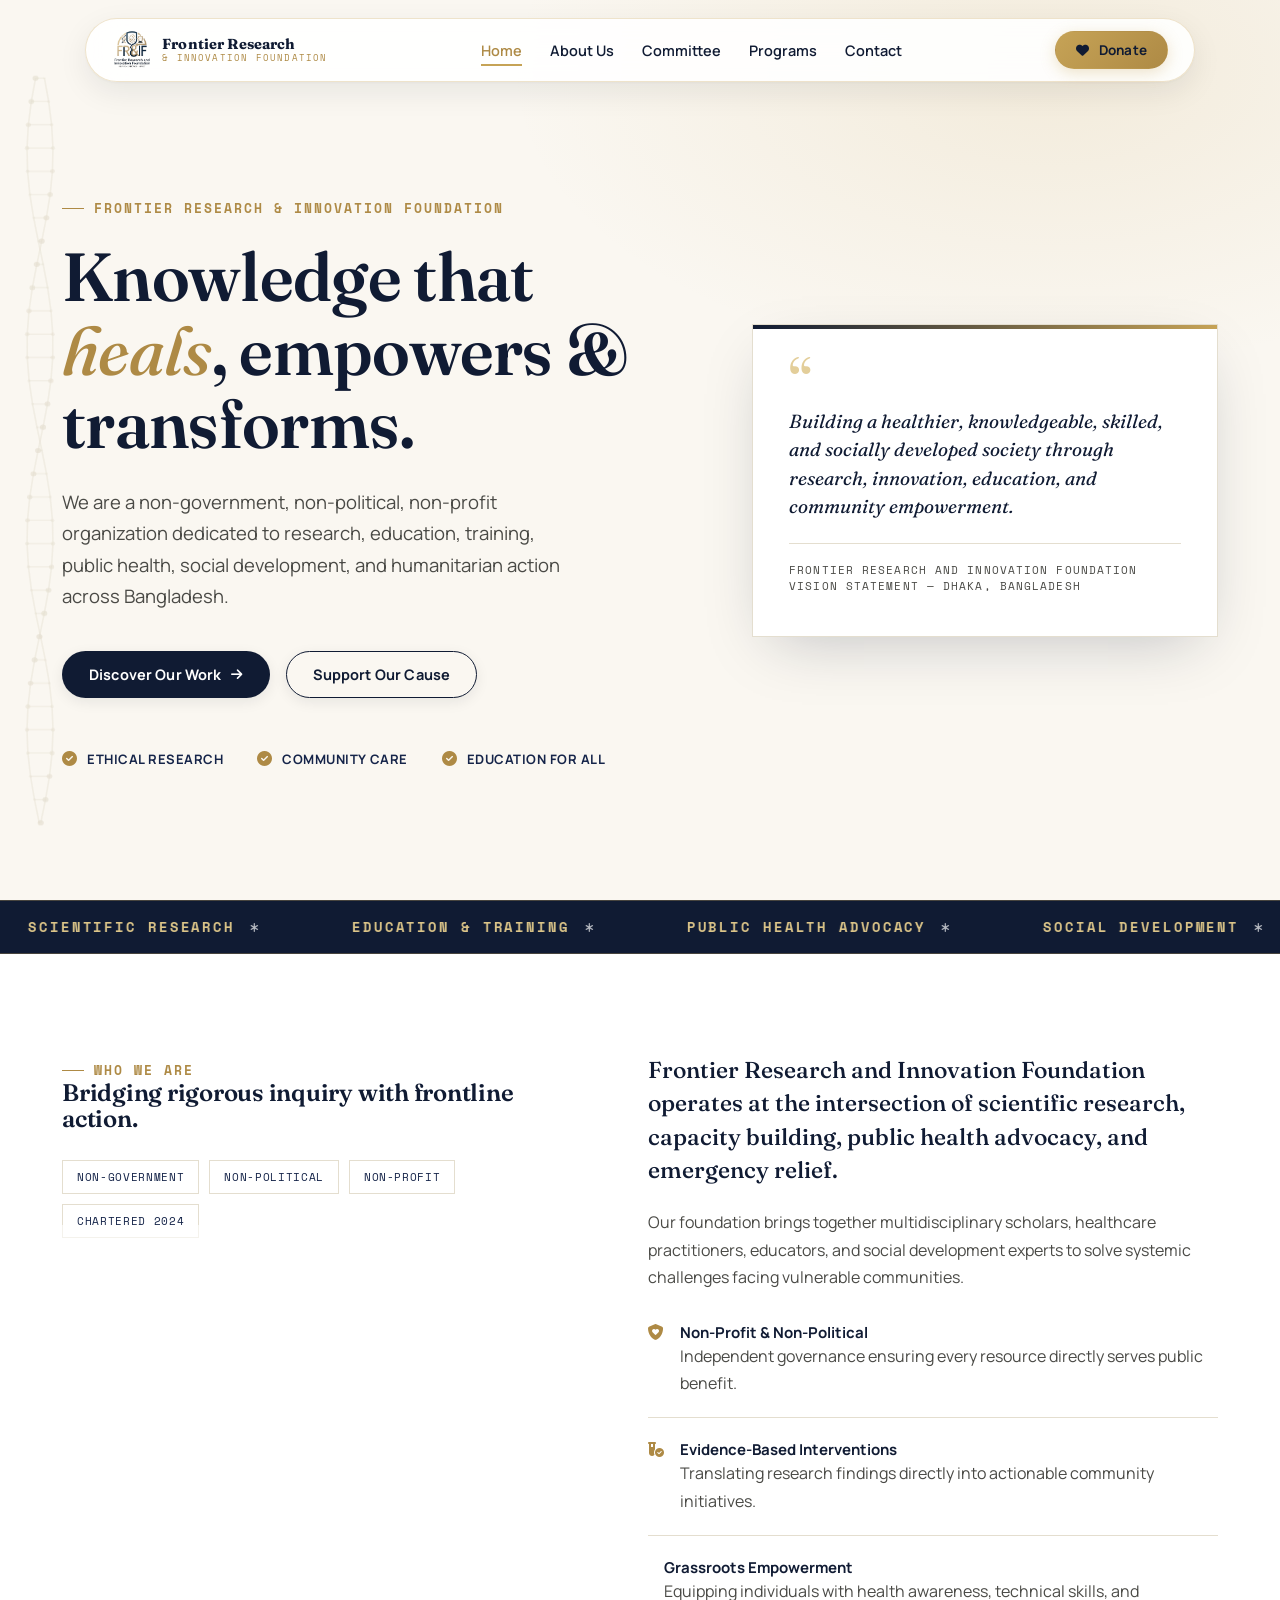
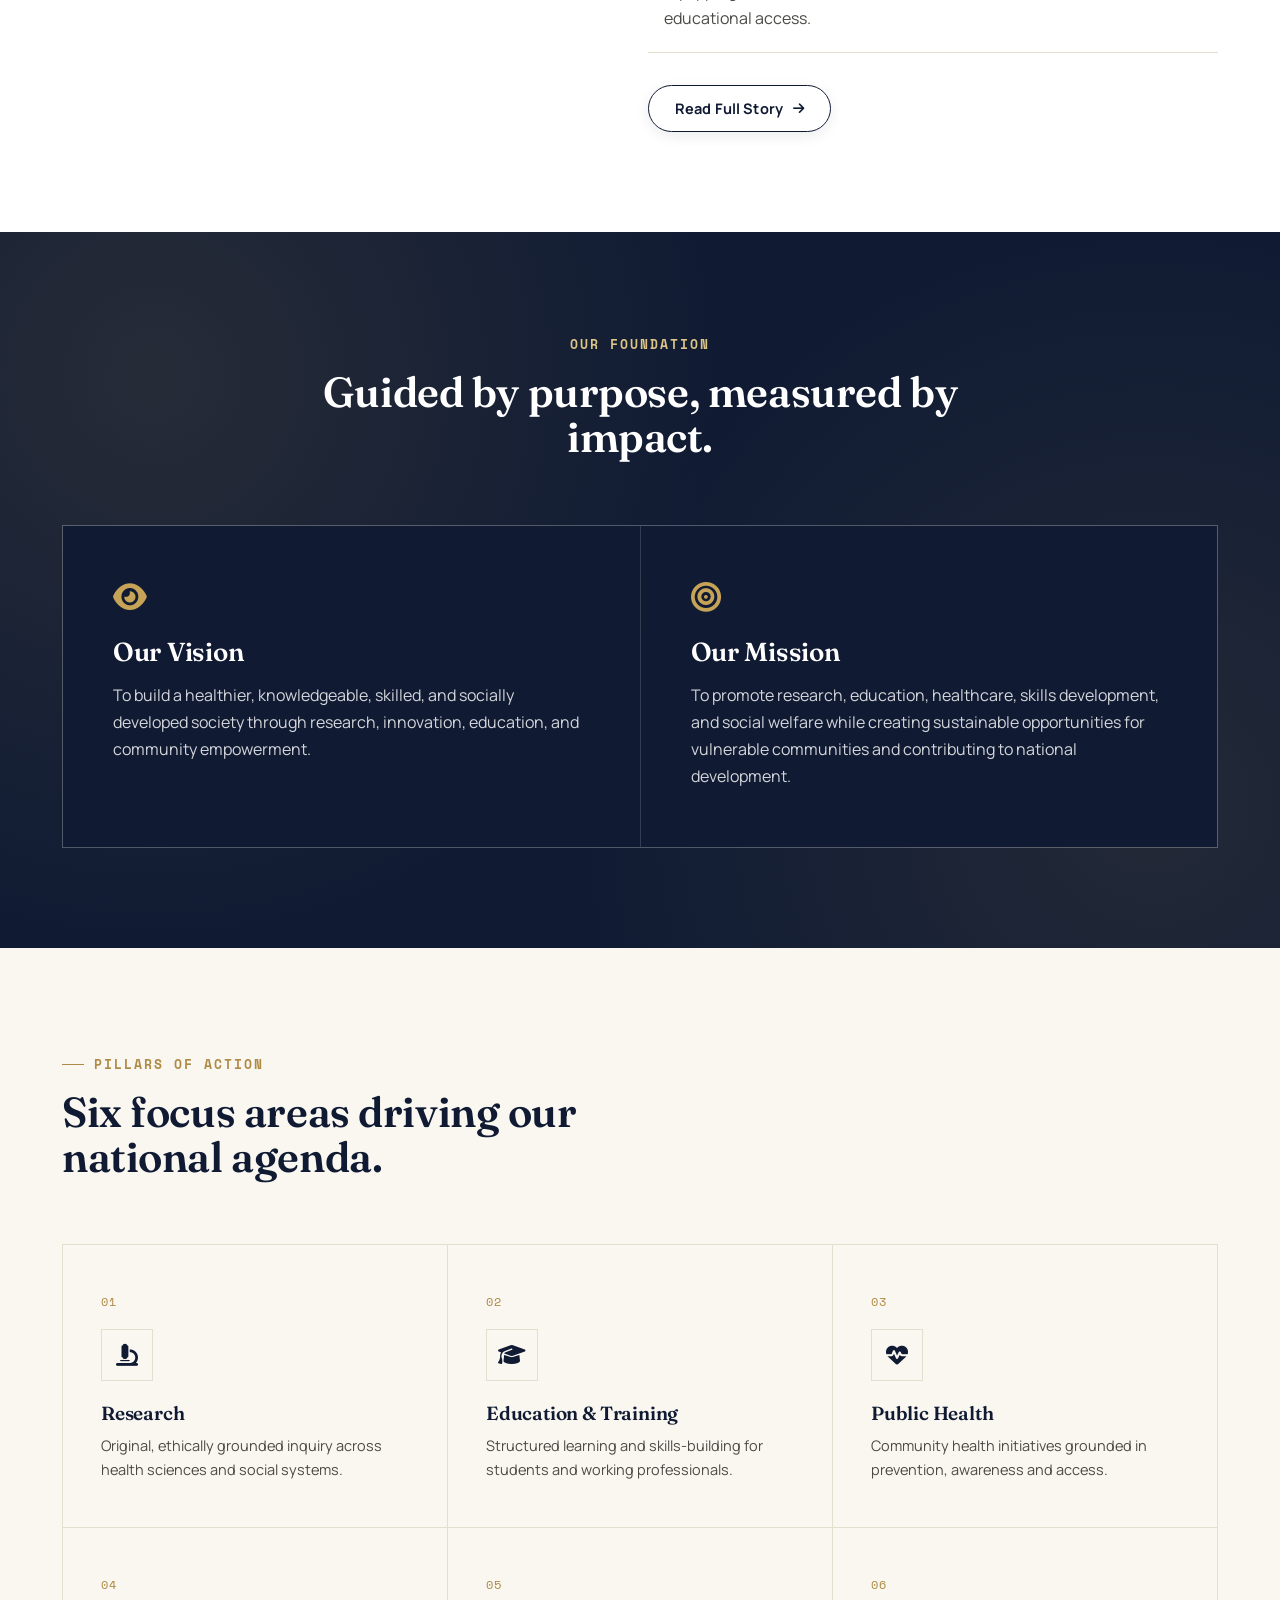
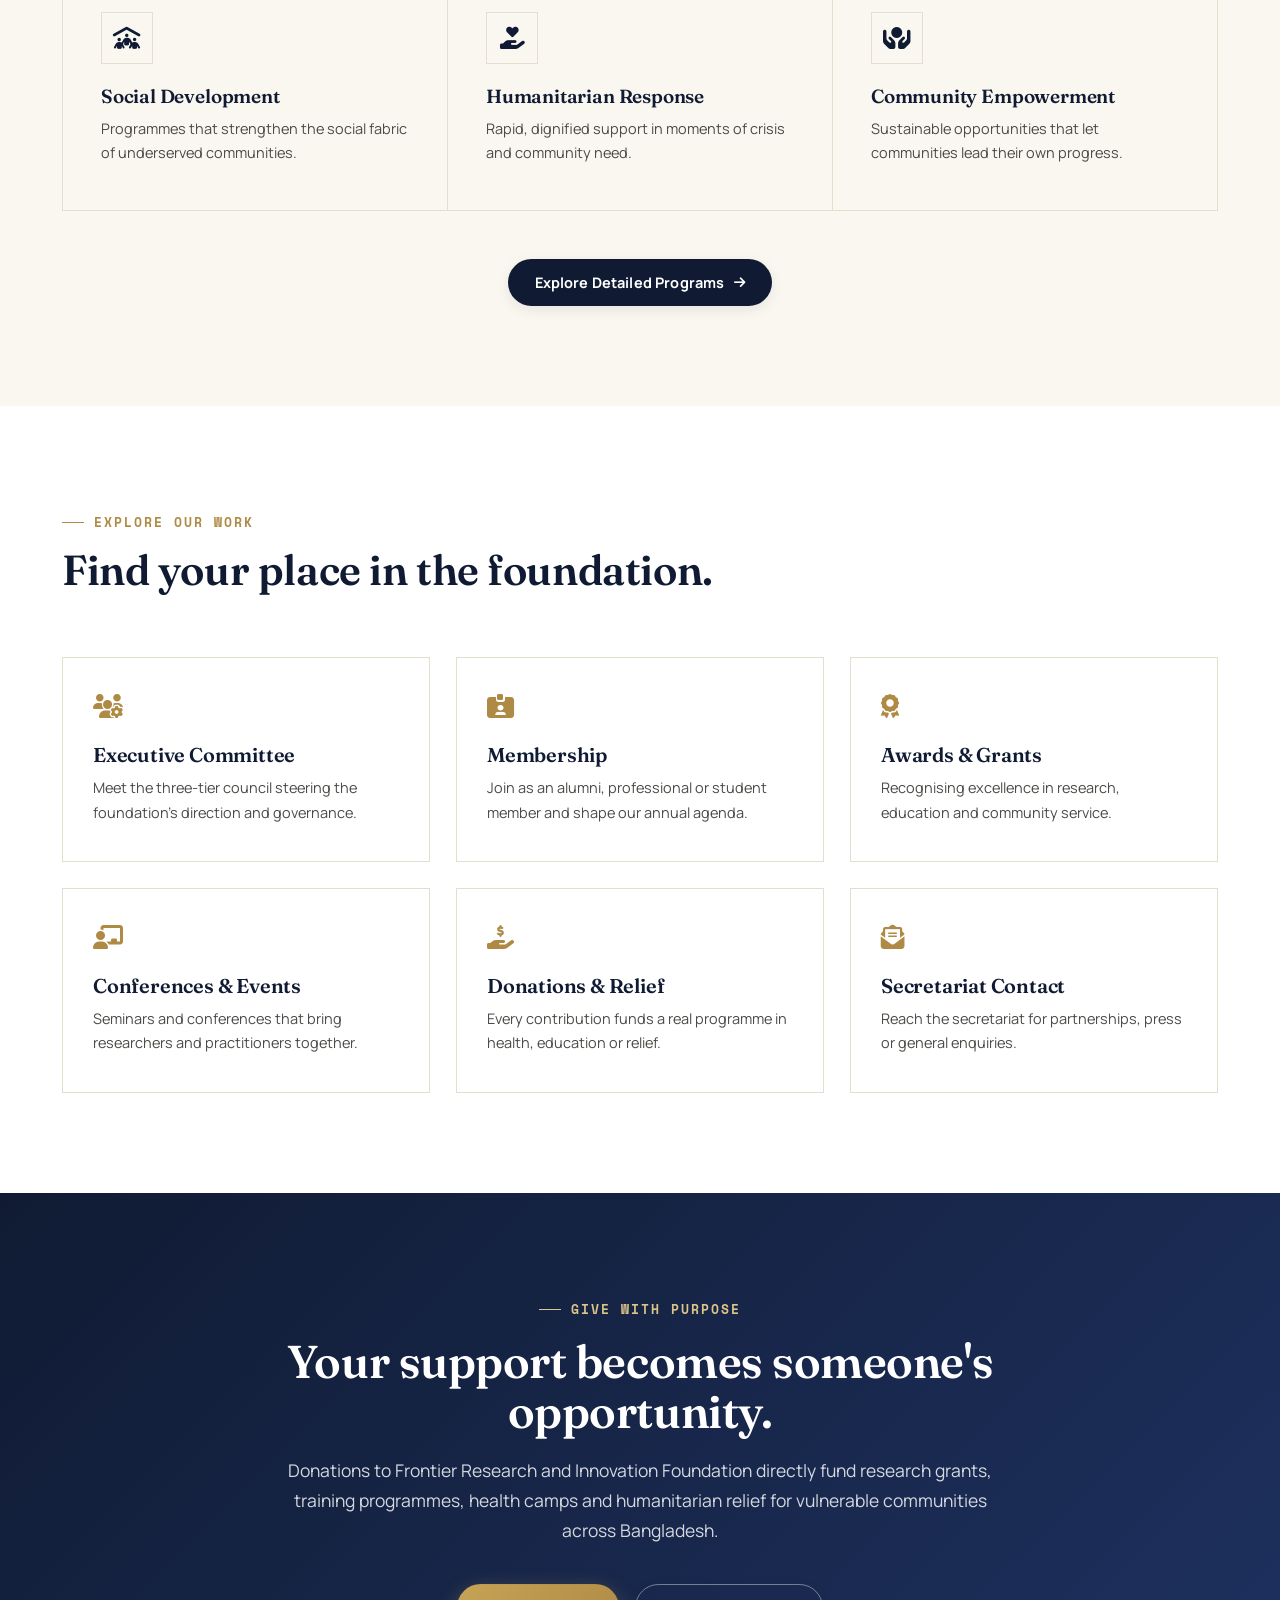
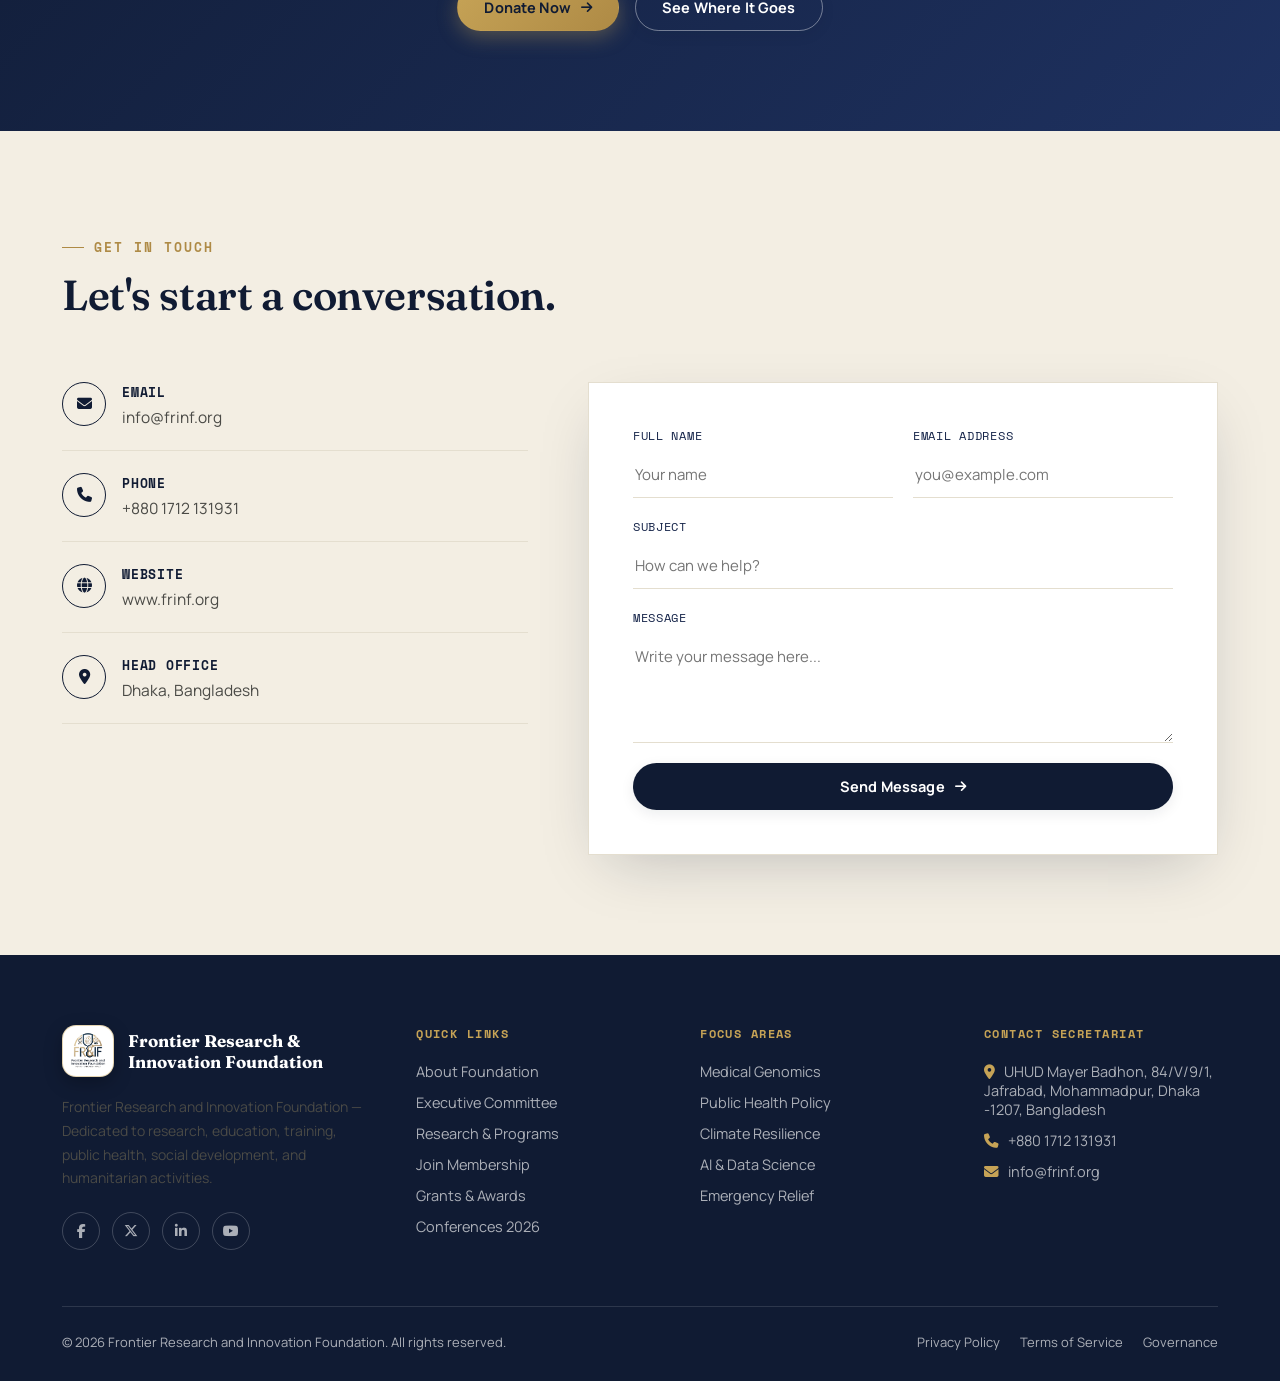
==== index.html @ 8dc5b632 "Set complete Primary Meta, Open Graph (OG), X / Twitter Cards, Favicons, and JSON-LD Schemas across " ====
<!DOCTYPE html>
<html lang="en">
<head>
<meta charset="UTF-8">
<meta name="viewport" content="width=device-width, initial-scale=1.0">
<title>Frontier Research and Innovation Foundation — Empowering Scientific Discovery</title>
<meta name="description" content="Frontier Research and Innovation Foundation is an independent non-profit, non-political organization in Dhaka, Bangladesh, dedicated to scientific research, public health advocacy, capacity building, and emergency relief.">
<meta name="keywords" content="Frontier Research and Innovation Foundation, FRINF Bangladesh, scientific research Dhaka, public health advocacy, genomics research, medical grants, non-profit foundation">
<meta name="author" content="Frontier Research and Innovation Foundation">
<meta name="robots" content="index, follow">
<meta name="theme-color" content="#0B192C">
<link rel="icon" href="images/logo.png" type="image/png">
<link rel="apple-touch-icon" href="images/logo.png">
<link rel="canonical" href="https://www.frinf.org/index.html">

<!-- Open Graph / Facebook & Social Media Meta Tags -->
<meta property="og:type" content="website">
<meta property="og:site_name" content="Frontier Research and Innovation Foundation">
<meta property="og:url" content="https://www.frinf.org/index.html">
<meta property="og:title" content="Frontier Research and Innovation Foundation — Empowering Scientific Discovery">
<meta property="og:description" content="Dedicated to advancing scientific inquiry, healthcare innovation, education, and community empowerment in Bangladesh and beyond.">
<meta property="og:image" content="https://www.frinf.org/images/logo.png">
<meta property="og:image:width" content="1200">
<meta property="og:image:height" content="630">
<meta property="og:image:alt" content="Frontier Research and Innovation Foundation Logo">
<meta property="og:locale" content="en_US">

<!-- X / Twitter Card Meta Tags -->
<meta name="twitter:card" content="summary_large_image">
<meta name="twitter:site" content="@frinf_org">
<meta name="twitter:creator" content="@frinf_org">
<meta name="twitter:title" content="Frontier Research and Innovation Foundation — Empowering Scientific Discovery">
<meta name="twitter:description" content="Empowering scientific research, health equity, education, and community resilience in Bangladesh.">
<meta name="twitter:image" content="https://www.frinf.org/images/logo.png">
<meta name="twitter:image:alt" content="Frontier Research and Innovation Foundation Logo">

<!-- JSON-LD Structured Data Schema -->
<script type="application/ld+json">
{
  "@context": "https://schema.org",
  "@type": "NGO",
  "name": "Frontier Research and Innovation Foundation",
  "url": "https://www.frinf.org",
  "logo": "https://www.frinf.org/images/logo.png",
  "telephone": "+8801712131931",
  "email": "info@frinf.org",
  "address": {
    "@type": "PostalAddress",
    "streetAddress": "UHUD Mayer Badhon, 84/V/9/1, Jafrabad",
    "addressLocality": "Mohammadpur, Dhaka",
    "postalCode": "1207",
    "addressCountry": "BD"
  }
}
</script>

<link rel="preconnect" href="https://fonts.googleapis.com">
<link rel="preconnect" href="https://fonts.gstatic.com" crossorigin>
<link href="https://fonts.googleapis.com/css2?family=Fraunces:ital,opsz,wght@0,9..144,300;0,9..144,400;0,9..144,500;0,9..144,600;0,9..144,700;1,9..144,400;1,9..144,500&family=Manrope:wght@400;500;600;700;800&family=Space+Mono:wght@400;700&display=swap" rel="stylesheet">
<link rel="stylesheet" href="https://cdnjs.cloudflare.com/ajax/libs/font-awesome/6.5.1/css/all.min.css">
<link rel="stylesheet" href="css/style.css">
<script src="js/components.js"></script>
</head>
<body>

<!-- ANIMATED PRELOADER SCREEN -->
<div id="preloader" class="preloader">
  <div class="preloader-inner">
    <div class="preloader-logo-wrap">
      <div class="preloader-ring"></div>
      <img src="images/logo.png" alt="Frontier Research and Innovation Foundation" class="preloader-logo">
    </div>
    <div class="preloader-title">Frontier Research &amp; Innovation Foundation</div>
    <div class="preloader-bar-wrap">
      <div class="preloader-bar" id="preloaderBar"></div>
    </div>
    <div class="preloader-status">
      <span id="preloaderPercent">0%</span>
    </div>
  </div>
</div>

<div id="helix-rail" aria-hidden="true">
  <canvas id="dnaCanvas" width="44" height="900"></canvas>
</div>

<div id="header-placeholder"></div>

<!-- HERO -->
<section class="hero" id="home">
  <div class="container">
    <div class="hero-grid">
      <div class="reveal">
        <span class="eyebrow">Frontier Research &amp; Innovation Foundation</span>
        <h1>Knowledge that <em>heals</em>, empowers &amp; transforms.</h1>
        <p class="lead">We are a non-government, non-political, non-profit organization dedicated to research, education, training, public health, social development, and humanitarian action across Bangladesh.</p>
        
        <div class="hero-actions">
          <a href="about.html" class="btn btn-primary">Discover Our Work <i class="fa-solid fa-arrow-right"></i></a>
          <a href="donate.html" class="btn btn-ghost">Support Our Cause</a>
        </div>

        <div class="hero-pillars">
          <div><i class="fa-solid fa-circle-check"></i> <span>Ethical Research</span></div>
          <div><i class="fa-solid fa-circle-check"></i> <span>Community Care</span></div>
          <div><i class="fa-solid fa-circle-check"></i> <span>Education for All</span></div>
        </div>
      </div>

      <div class="reveal" style="transition-delay:.2s;">
        <div class="hero-card">
          <div class="quote-mark">“</div>
          <p>Building a healthier, knowledgeable, skilled, and socially developed society through research, innovation, education, and community empowerment.</p>
          <div class="sig">Frontier Research and Innovation Foundation Vision Statement — Dhaka, Bangladesh</div>
        </div>
      </div>
    </div>
  </div>
</section>

<!-- TICKER (Infinite Scroll Marquee) -->
<div class="ticker-wrap" aria-hidden="true">
  <div class="ticker">
    <div class="ticker-track">
      <span>Scientific Research <i class="fa-solid fa-asterisk"></i></span>
      <span>Education &amp; Training <i class="fa-solid fa-asterisk"></i></span>
      <span>Public Health Advocacy <i class="fa-solid fa-asterisk"></i></span>
      <span>Social Development <i class="fa-solid fa-asterisk"></i></span>
      <span>Humanitarian Response <i class="fa-solid fa-asterisk"></i></span>
      <span>Community Empowerment <i class="fa-solid fa-asterisk"></i></span>
      <span>Medical Genomics <i class="fa-solid fa-asterisk"></i></span>
      <span>Capacity Building <i class="fa-solid fa-asterisk"></i></span>
    </div>
    <div class="ticker-track" aria-hidden="true">
      <span>Scientific Research <i class="fa-solid fa-asterisk"></i></span>
      <span>Education &amp; Training <i class="fa-solid fa-asterisk"></i></span>
      <span>Public Health Advocacy <i class="fa-solid fa-asterisk"></i></span>
      <span>Social Development <i class="fa-solid fa-asterisk"></i></span>
      <span>Humanitarian Response <i class="fa-solid fa-asterisk"></i></span>
      <span>Community Empowerment <i class="fa-solid fa-asterisk"></i></span>
      <span>Medical Genomics <i class="fa-solid fa-asterisk"></i></span>
      <span>Capacity Building <i class="fa-solid fa-asterisk"></i></span>
    </div>
  </div>
</div>

<!-- ABOUT -->
<section class="about" id="about">
  <div class="container">
    <div class="about-grid">
      <div class="reveal">
        <span class="eyebrow">Who We Are</span>
        <h2>Bridging rigorous inquiry with frontline action.</h2>
        <div class="tag-badges">
          <span>Non-Government</span>
          <span>Non-Political</span>
          <span>Non-Profit</span>
          <span>Chartered 2024</span>
        </div>
        <div class="about-image-wrap">
          <img src="images/research_glassmorphism.png" alt="Frontier Research and Innovation Foundation Scientific Research and Innovation" class="about-glass-img" loading="lazy" />
        </div>
      </div>

      <div class="reveal" style="transition-delay:.15s;">
        <p class="about-lead">Frontier Research and Innovation Foundation operates at the intersection of scientific research, capacity building, public health advocacy, and emergency relief.</p>
        <p>Our foundation brings together multidisciplinary scholars, healthcare practitioners, educators, and social development experts to solve systemic challenges facing vulnerable communities.</p>
        
        <ul class="about-list">
          <li>
            <i class="fa-solid fa-shield-heart"></i>
            <div>
              <b>Non-Profit &amp; Non-Political</b>
              <p>Independent governance ensuring every resource directly serves public benefit.</p>
            </div>
          </li>
          <li>
            <i class="fa-solid fa-vial-circle-check"></i>
            <div>
              <b>Evidence-Based Interventions</b>
              <p>Translating research findings directly into actionable community initiatives.</p>
            </div>
          </li>
          <li>
            <i class="fa-solid fa-people-hands"></i>
            <div>
              <b>Grassroots Empowerment</b>
              <p>Equipping individuals with health awareness, technical skills, and educational access.</p>
            </div>
          </li>
        </ul>

        <div style="margin-top: 32px;">
          <a href="about.html" class="btn btn-ghost">Read Full Story <i class="fa-solid fa-arrow-right"></i></a>
        </div>
      </div>
    </div>
  </div>
</section>

<!-- VISION & MISSION -->
<section class="vm" id="vision-mission">
  <div class="container">
    <div class="section-head center reveal">
      <span class="eyebrow">Our Foundation</span>
      <h2>Guided by purpose, measured by impact.</h2>
    </div>

    <div class="vm-grid reveal-stagger">
      <div class="vm-card stagger-item">
        <i class="fa-solid fa-eye vm-icon"></i>
        <h3>Our Vision</h3>
        <p>To build a healthier, knowledgeable, skilled, and socially developed society through research, innovation, education, and community empowerment.</p>
      </div>
      <div class="vm-card stagger-item">
        <i class="fa-solid fa-bullseye vm-icon"></i>
        <h3>Our Mission</h3>
        <p>To promote research, education, healthcare, skills development, and social welfare while creating sustainable opportunities for vulnerable communities and contributing to national development.</p>
      </div>
    </div>
  </div>
</section>

<!-- FOCUS AREAS -->
<section class="focus" id="focus">
  <div class="container">
    <div class="section-head reveal">
      <span class="eyebrow">Pillars of Action</span>
      <h2>Six focus areas driving our national agenda.</h2>
    </div>

    <div class="focus-grid reveal-stagger">
      <div class="focus-card stagger-item">
        <span class="focus-num">01</span>
        <i class="fa-solid fa-microscope f-icon"></i>
        <h4>Research</h4>
        <p>Original, ethically grounded inquiry across health sciences and social systems.</p>
      </div>
      <div class="focus-card stagger-item">
        <span class="focus-num">02</span>
        <i class="fa-solid fa-graduation-cap f-icon"></i>
        <h4>Education &amp; Training</h4>
        <p>Structured learning and skills-building for students and working professionals.</p>
      </div>
      <div class="focus-card stagger-item">
        <span class="focus-num">03</span>
        <i class="fa-solid fa-heart-pulse f-icon"></i>
        <h4>Public Health</h4>
        <p>Community health initiatives grounded in prevention, awareness and access.</p>
      </div>
      <div class="focus-card stagger-item">
        <span class="focus-num">04</span>
        <i class="fa-solid fa-people-roof f-icon"></i>
        <h4>Social Development</h4>
        <p>Programmes that strengthen the social fabric of underserved communities.</p>
      </div>
      <div class="focus-card stagger-item">
        <span class="focus-num">05</span>
        <i class="fa-solid fa-hand-holding-heart f-icon"></i>
        <h4>Humanitarian Response</h4>
        <p>Rapid, dignified support in moments of crisis and community need.</p>
      </div>
      <div class="focus-card stagger-item">
        <span class="focus-num">06</span>
        <i class="fa-solid fa-hands-holding-circle f-icon"></i>
        <h4>Community Empowerment</h4>
        <p>Sustainable opportunities that let communities lead their own progress.</p>
      </div>
    </div>

    <div style="text-align: center; margin-top: 48px;" class="reveal">
      <a href="programs.html" class="btn btn-primary">Explore Detailed Programs <i class="fa-solid fa-arrow-right"></i></a>
    </div>
  </div>
</section>

<!-- EXPLORE / MULTIPAGE SITEMAP -->
<section class="explore" id="explore">
  <div class="container">
    <div class="section-head reveal">
      <span class="eyebrow">Explore Our Work</span>
      <h2>Find your place in the foundation.</h2>
    </div>
    <div class="explore-grid reveal-stagger">
      <a href="committee.html" class="explore-card stagger-item">
        <div class="explore-top"><i class="fa-solid fa-users-gear e-icon"></i><i class="fa-solid fa-arrow-up-right e-arrow"></i></div>
        <h4>Executive Committee</h4>
        <p>Meet the three-tier council steering the foundation's direction and governance.</p>
      </a>
      <a href="membership.html" class="explore-card stagger-item">
        <div class="explore-top"><i class="fa-solid fa-id-card-clip e-icon"></i><i class="fa-solid fa-arrow-up-right e-arrow"></i></div>
        <h4>Membership</h4>
        <p>Join as an alumni, professional or student member and shape our annual agenda.</p>
      </a>
      <a href="awards.html" class="explore-card stagger-item">
        <div class="explore-top"><i class="fa-solid fa-award e-icon"></i><i class="fa-solid fa-arrow-up-right e-arrow"></i></div>
        <h4>Awards &amp; Grants</h4>
        <p>Recognising excellence in research, education and community service.</p>
      </a>
      <a href="conferences.html" class="explore-card stagger-item">
        <div class="explore-top"><i class="fa-solid fa-chalkboard-user e-icon"></i><i class="fa-solid fa-arrow-up-right e-arrow"></i></div>
        <h4>Conferences &amp; Events</h4>
        <p>Seminars and conferences that bring researchers and practitioners together.</p>
      </a>
      <a href="donate.html" class="explore-card stagger-item">
        <div class="explore-top"><i class="fa-solid fa-hand-holding-dollar e-icon"></i><i class="fa-solid fa-arrow-up-right e-arrow"></i></div>
        <h4>Donations &amp; Relief</h4>
        <p>Every contribution funds a real programme in health, education or relief.</p>
      </a>
      <a href="contact.html" class="explore-card stagger-item">
        <div class="explore-top"><i class="fa-solid fa-envelope-open-text e-icon"></i><i class="fa-solid fa-arrow-up-right e-arrow"></i></div>
        <h4>Secretariat Contact</h4>
        <p>Reach the secretariat for partnerships, press or general enquiries.</p>
      </a>
    </div>
  </div>
</section>

<!-- DONATE BAND -->
<section class="donate">
  <div class="container">
    <div class="donate-inner reveal">
      <span class="eyebrow">Give With Purpose</span>
      <h2>Your support becomes someone's opportunity.</h2>
      <p>Donations to Frontier Research and Innovation Foundation directly fund research grants, training programmes, health camps and humanitarian relief for vulnerable communities across Bangladesh.</p>
      <div class="donate-actions">
        <a href="donate.html" class="btn btn-gold">Donate Now <i class="fa-solid fa-arrow-right"></i></a>
        <a href="programs.html" class="btn btn-ghost" style="border-color:rgba(255,255,255,.4);color:#fff;">See Where It Goes</a>
      </div>
    </div>
  </div>
</section>

<!-- CONTACT TEASER -->
<section class="contact">
  <div class="container">
    <div class="section-head reveal">
      <span class="eyebrow">Get In Touch</span>
      <h2>Let's start a conversation.</h2>
    </div>
    <div class="contact-grid">
      <ul class="contact-info reveal">
        <li>
          <i class="fa-solid fa-envelope"></i>
          <span><b>Email</b><a href="mailto:info@frinf.org">info@frinf.org</a></span>
        </li>
        <li>
          <i class="fa-solid fa-phone"></i>
          <span><b>Phone</b><a href="tel:+8801712131931">+880 1712 131931</a></span>
        </li>
        <li>
          <i class="fa-solid fa-globe"></i>
          <span><b>Website</b><a href="https://www.frinf.org" target="_blank" rel="noopener">www.frinf.org</a></span>
        </li>
        <li>
          <i class="fa-solid fa-location-dot"></i>
          <span><b>Head Office</b><a href="contact.html">Dhaka, Bangladesh</a></span>
        </li>
      </ul>
      <form class="form-card reveal">
        <div class="form-row">
          <div class="field"><label>Full Name</label><input type="text" placeholder="Your name" required></div>
          <div class="field"><label>Email Address</label><input type="email" placeholder="you@example.com" required></div>
        </div>
        <div class="form-row">
          <div class="field full"><label>Subject</label><input type="text" placeholder="How can we help?"></div>
        </div>
        <div class="form-row">
          <div class="field full"><label>Message</label><textarea rows="4" placeholder="Write your message here..." required></textarea></div>
        </div>
        <button type="submit" class="btn btn-primary" style="width:100%;justify-content:center;">Send Message <i class="fa-solid fa-arrow-right"></i></button>
      </form>
    </div>
  </div>
</section>

<!-- FOOTER -->
<div id="footer-placeholder"></div>

<script src="js/main.js"></script>
</body>
</html>
---- css/style.css ----
/* ==========================================================================
   Frontier Research and Innovation Foundation — Design System & CSS
   ========================================================================== */

:root {
  --navy-900: #101B33;
  --navy-800: #152449;
  --navy-700: #1E3160;
  --gold-600: #AE8A45;
  --gold-500: #C6A356;
  --gold-400: #DCC589;
  --gold-300: #E3CE9A;
  --gold-100: #F2E7CD;
  --cream: #FAF7F1;
  --cream-deep: #F3EEE3;
  --white: #FFFFFF;
  --ink: #1B1B1B;
  --ink-soft: #4A4A46;
  --line: #E4DECF;
  --shadow: 0 20px 60px -20px rgba(16,27,51,0.25);
  --shadow-sm: 0 10px 30px -15px rgba(16,27,51,0.15);
  --ease: cubic-bezier(.22,.88,.30,1);
}

* {
  margin: 0;
  padding: 0;
  box-sizing: border-box;
}

html {
  scroll-behavior: smooth;
}

body {
  font-family: 'Manrope', sans-serif;
  background: var(--cream);
  color: var(--ink);
  overflow-x: hidden;
  -webkit-font-smoothing: antialiased;
}

img {
  max-width: 100%;
  display: block;
}

a {
  text-decoration: none;
  color: inherit;
}

ul {
  list-style: none;
}

.container {
  max-width: 1220px;
  margin: 0 auto;
  padding: 0 32px;
}

/* Typography & Utilities */
.eyebrow {
  font-family: 'Space Mono', monospace;
  font-size: 12.5px;
  letter-spacing: .16em;
  text-transform: uppercase;
  color: var(--gold-600);
  display: inline-flex;
  align-items: center;
  gap: 10px;
  font-weight: 700;
}

.eyebrow::before {
  content: '';
  width: 22px;
  height: 1px;
  background: var(--gold-600);
  display: inline-block;
}

h1, h2, h3, h4 {
  font-family: 'Fraunces', serif;
  color: var(--navy-900);
  line-height: 1.08;
  font-weight: 600;
  letter-spacing: -.01em;
}

p {
  color: var(--ink-soft);
  line-height: 1.7;
  font-size: 16px;
}

.btn {
  display: inline-flex;
  align-items: center;
  gap: 10px;
  padding: 13px 26px;
  border-radius: 50px; /* Capsule Shape */
  font-family: 'Manrope', sans-serif;
  font-weight: 700;
  font-size: 14.5px;
  letter-spacing: .01em;
  cursor: pointer;
  border: 1px solid transparent;
  transition: all .35s var(--ease);
  white-space: nowrap;
  box-shadow: 0 4px 14px rgba(11, 25, 44, 0.08);
}

.btn-primary {
  background: var(--navy-900);
  color: var(--white);
  border-radius: 50px;
}

.btn-primary:hover {
  background: var(--gold-600);
  color: var(--white);
  transform: translateY(-2px);
  box-shadow: 0 8px 24px rgba(198, 163, 86, 0.3);
}

.btn-ghost {
  background: transparent;
  color: var(--navy-900);
  border-color: var(--navy-900);
  border-radius: 50px;
}

.btn-ghost:hover {
  background: var(--navy-900);
  color: var(--white);
}

.btn-gold {
  background: linear-gradient(135deg, var(--gold-500), var(--gold-600));
  color: var(--navy-900);
  border-radius: 50px;
  box-shadow: 0 6px 20px rgba(198, 163, 86, 0.35);
}

.btn-gold:hover {
  background: var(--white);
  color: var(--navy-900);
  transform: translateY(-2px);
  box-shadow: 0 10px 28px rgba(198, 163, 86, 0.45);
}

.btn i {
  font-size: 13px;
  transition: transform .35s var(--ease);
}

.btn:hover i.fa-arrow-right {
  transform: translateX(4px);
}

/* Animations & Reveal */
.reveal {
  opacity: 0;
  transform: translateY(28px);
  transition: opacity .9s var(--ease), transform .9s var(--ease);
}

.reveal.in {
  opacity: 1;
  transform: translateY(0);
}

.reveal-stagger.in .stagger-item {
  opacity: 1;
  transform: translateY(0);
}

.stagger-item {
  opacity: 0;
  transform: translateY(22px);
  transition: opacity .7s var(--ease), transform .7s var(--ease);
}

/* Animated Preloader Screen (Clean White Theme) */
.preloader {
  position: fixed;
  inset: 0;
  z-index: 9999;
  background: var(--white);
  display: flex;
  align-items: center;
  justify-content: center;
  transition: opacity .6s var(--ease), visibility .6s var(--ease);
}

.preloader::before {
  content: '';
  position: absolute;
  inset: 0;
  background: radial-gradient(circle at 50% 45%, rgba(198, 163, 86, 0.09), transparent 65%);
  pointer-events: none;
}

.preloader.fade-out {
  opacity: 0;
  visibility: hidden;
  pointer-events: none;
}

.preloader-inner {
  text-align: center;
  max-width: 620px;
  width: 95%;
  padding: 30px 15px;
  position: relative;
  z-index: 2;
}

.preloader-logo-wrap {
  position: relative;
  width: 124px;
  height: 124px;
  margin: 0 auto 26px;
  display: flex;
  align-items: center;
  justify-content: center;
}

.preloader-logo {
  width: 82px;
  height: 82px;
  object-fit: contain;
  position: relative;
  z-index: 2;
  animation: preloaderPulse 2s ease-in-out infinite;
}

.preloader-ring {
  position: absolute;
  inset: 0;
  border-radius: 50%;
  border: 2px solid var(--line);
  border-top-color: var(--gold-600);
  border-right-color: var(--gold-400);
  animation: preloaderSpin 1.2s linear infinite;
}

@keyframes preloaderSpin {
  0% { transform: rotate(0deg); }
  100% { transform: rotate(360deg); }
}

@keyframes preloaderPulse {
  0%, 100% { transform: scale(1); filter: drop-shadow(0 4px 14px rgba(16,27,51,0.08)); }
  50% { transform: scale(1.06); filter: drop-shadow(0 8px 24px rgba(198,163,86,0.35)); }
}

.preloader-title {
  font-family: 'Fraunces', serif;
  color: var(--navy-900);
  font-size: clamp(14px, 3.6vw, 19px);
  font-weight: 600;
  letter-spacing: .01em;
  margin-bottom: 24px;
  white-space: nowrap;
  overflow: hidden;
  text-overflow: ellipsis;
}

.preloader-bar-wrap {
  width: 100%;
  max-width: 380px;
  margin: 0 auto 12px;
  height: 5px;
  background: var(--cream-deep);
  border: 1px solid var(--line);
  border-radius: 6px;
  overflow: hidden;
  position: relative;
}

.preloader-bar {
  height: 100%;
  width: 0;
  background: linear-gradient(90deg, var(--gold-600), var(--gold-500), var(--gold-400));
  border-radius: 6px;
  transition: width .15s ease-out;
}

.preloader-status {
  font-family: 'Space Mono', monospace;
  font-size: 13px;
  font-weight: 700;
  color: var(--gold-600);
  letter-spacing: .14em;
}

/* 3D DNA Double-Helix Rail Signature Element */
#helix-rail {
  position: fixed;
  left: 18px;
  top: 0;
  bottom: 0;
  width: 44px;
  z-index: 40;
  display: flex;
  align-items: center;
  justify-content: center;
  pointer-events: none;
}

#helix-rail canvas {
  height: 85vh;
  width: 44px;
  display: block;
}

@media (max-width: 1180px) {
  #helix-rail {
    display: none;
  }
}

/* Header & Floating Capsule Navigation */
header {
  position: fixed;
  top: 20px;
  left: 0;
  right: 0;
  z-index: 100;
  padding: 0;
  pointer-events: none;
  transition: top 0.25s cubic-bezier(0.16, 1, 0.3, 1);
}

header.scrolled {
  top: 10px;
}

header .container {
  display: flex;
  justify-content: center;
  width: 100%;
}

nav {
  pointer-events: auto;
  width: 96%;
  max-width: 1440px;
  background: rgba(255, 255, 255, 0.90);
  backdrop-filter: blur(18px);
  -webkit-backdrop-filter: blur(18px);
  border: 1px solid rgba(198, 163, 86, 0.3);
  border-radius: 50px;
  padding: 11px 26px;
  display: flex;
  align-items: center;
  justify-content: space-between;
  box-shadow: 0 10px 30px rgba(11, 25, 44, 0.08), 0 1px 3px rgba(0, 0, 0, 0.04);
  transition: max-width 0.25s cubic-bezier(0.16, 1, 0.3, 1), padding 0.25s cubic-bezier(0.16, 1, 0.3, 1), background 0.4s var(--ease), border-color 0.4s var(--ease), box-shadow 0.4s var(--ease);
}

/* Scrolled State: Smooth Squeeze Animation */
header.scrolled nav {
  background: rgba(255, 255, 255, 0.96);
  border-color: rgba(198, 163, 86, 0.48);
  box-shadow: 0 12px 36px rgba(11, 25, 44, 0.14), 0 0 20px rgba(198, 163, 86, 0.2);
  border-radius: 40px;
}

.brand {
  display: flex;
  align-items: center;
  gap: 10px;
  flex-shrink: 0;
}

.brand img {
  height: 40px;
  width: 40px;
  object-fit: contain;
  transition: all 0.5s cubic-bezier(0.16, 1, 0.3, 1);
}

header.scrolled .brand img {
  height: 34px;
  width: 34px;
}

.brand-text {
  font-family: 'Fraunces', serif;
  line-height: 1.05;
}

.brand-text b {
  display: block;
  font-size: 14.5px;
  color: var(--navy-900);
  font-weight: 700;
  letter-spacing: .01em;
  white-space: nowrap;
  transition: font-size 0.5s var(--ease);
}

header.scrolled .brand-text b {
  font-size: 13px;
}

.brand-text span {
  display: block;
  font-family: 'Space Mono', monospace;
  font-size: 8.5px;
  letter-spacing: .14em;
  color: var(--gold-600);
  text-transform: uppercase;
  margin-top: 1px;
  white-space: nowrap;
}

.nav-links {
  display: flex;
  align-items: center;
  gap: 28px;
  flex-shrink: 0;
}

.nav-links .nav-icon {
  display: none;
}

.nav-links a {
  font-size: 14.5px;
  font-weight: 600;
  color: var(--navy-900);
  position: relative;
  padding: 6px 0;
  white-space: nowrap;
  transition: color .3s;
}

.nav-links a::after {
  content: '';
  position: absolute;
  bottom: 0;
  left: 0;
  width: 0;
  height: 1.5px;
  background: var(--gold-500);
  transition: width .35s var(--ease);
}

.nav-links a:hover::after,
.nav-links a.active::after {
  width: 100%;
}

.nav-links a.active {
  color: var(--gold-600);
}

.nav-cta {
  display: flex;
  align-items: center;
  gap: 16px;
}

.nav-cta .btn {
  border-radius: 50px;
  padding: 9px 20px;
  font-size: 13.5px;
  box-shadow: 0 4px 15px rgba(198, 163, 86, 0.3);
}

.menu-toggle {
  display: none;
  background: none;
  border: none;
  font-size: 22px;
  color: var(--navy-900);
  cursor: pointer;
}

@media (max-width: 1080px) {
  header {
    top: 12px;
  }
  header .container {
    padding: 0 12px;
  }
  nav {
    padding: 10px 18px;
    border-radius: 36px;
  }
  header.scrolled nav {
    max-width: 100%;
    padding: 8px 14px;
    border-radius: 30px;
  }
  .brand-text b {
    font-size: 13.5px;
  }
  .brand-text span {
    font-size: 8px;
  }
  .nav-links {
    position: fixed;
    top: 0;
    right: -100%;
    height: 100vh;
    width: 80%;
    max-width: 340px;
    background: var(--navy-900);
    flex-direction: column;
    justify-content: center;
    gap: 24px;
    transition: right .5s var(--ease);
    padding: 40px;
    z-index: 200;
    pointer-events: auto;
  }
  .nav-links.open {
    right: 0;
  }
  .nav-links a {
    color: var(--gold-100);
    font-size: 16.5px;
  }
  .nav-links a::after {
    background: var(--gold-500);
  }
  .menu-toggle {
    display: block;
  }
  .nav-cta .btn-ghost {
    display: none;
  }
}

/* Page Header / Subpage Hero */
.page-hero {
  position: relative;
  padding: 170px 0 80px;
  background:
    radial-gradient(ellipse 900px 500px at 82% 8%, rgba(198,163,86,0.14), transparent 60%),
    var(--cream);
  border-bottom: 1px solid var(--line);
}

.page-hero-inner {
  max-width: 800px;
}

.page-hero h1 {
  font-size: clamp(36px, 4.8vw, 56px);
  margin: 18px 0 20px;
}

.page-hero p.lead {
  font-size: 18px;
  line-height: 1.6;
}

.breadcrumb {
  display: flex;
  align-items: center;
  gap: 10px;
  font-family: 'Space Mono', monospace;
  font-size: 12px;
  color: var(--ink-soft);
  margin-bottom: 16px;
  text-transform: uppercase;
  letter-spacing: .08em;
}

.breadcrumb a {
  color: var(--gold-600);
  font-weight: 700;
}

.breadcrumb a:hover {
  text-decoration: underline;
}

/* Sections Base */
section {
  padding: 100px 0;
  position: relative;
}

.section-head {
  max-width: 680px;
  margin-bottom: 64px;
}

.section-head h2 {
  font-size: clamp(28px, 3.4vw, 42px);
  margin-top: 16px;
}

.section-head p {
  margin-top: 16px;
  font-size: 17px;
}

.section-head.center {
  margin: 0 auto 64px;
  text-align: center;
}

.section-head.center .eyebrow {
  justify-content: center;
}

.section-head.center .eyebrow::before {
  display: none;
}

/* Main Homepage Hero */
.hero {
  position: relative;
  min-height: 100vh;
  display: flex;
  align-items: center;
  padding: 150px 0 90px;
  overflow: hidden;
  background:
    radial-gradient(ellipse 900px 500px at 82% 8%, rgba(198,163,86,0.14), transparent 60%),
    var(--cream);
}

.hero-grid {
  display: grid;
  grid-template-columns: 1.15fr .85fr;
  gap: 60px;
  align-items: center;
  position: relative;
  z-index: 2;
}

.hero h1 {
  font-size: clamp(40px, 5.4vw, 68px);
  margin: 22px 0 26px;
}

.hero h1 em {
  font-style: italic;
  color: var(--gold-600);
  font-weight: 500;
}

.hero p.lead {
  font-size: 18.5px;
  max-width: 520px;
  margin-bottom: 38px;
}

.hero-actions {
  display: flex;
  gap: 16px;
  flex-wrap: wrap;
  margin-bottom: 52px;
}

.hero-pillars {
  display: flex;
  gap: 34px;
  flex-wrap: wrap;
}

.hero-pillars div {
  display: flex;
  align-items: center;
  gap: 10px;
}

.hero-pillars i {
  color: var(--gold-600);
  font-size: 15px;
}

.hero-pillars span {
  font-size: 13px;
  font-weight: 700;
  color: var(--navy-800);
  text-transform: uppercase;
  letter-spacing: .04em;
}

.hero-card {
  background: var(--white);
  border: 1px solid var(--line);
  padding: 42px 36px;
  box-shadow: var(--shadow);
  position: relative;
}

.hero-card::before {
  content: '';
  position: absolute;
  top: 0;
  left: 0;
  width: 100%;
  height: 4px;
  background: linear-gradient(90deg, var(--navy-900), var(--gold-500));
}

.hero-card .quote-mark {
  font-family: 'Fraunces', serif;
  font-size: 64px;
  color: var(--gold-300);
  line-height: .5;
  margin-bottom: 8px;
}

.hero-card p {
  font-family: 'Fraunces', serif;
  font-style: italic;
  font-size: 19px;
  color: var(--navy-900);
  line-height: 1.5;
}

.hero-card .sig {
  margin-top: 22px;
  padding-top: 18px;
  border-top: 1px solid var(--line);
  font-family: 'Space Mono', monospace;
  font-size: 11px;
  letter-spacing: .1em;
  color: var(--ink-soft);
  text-transform: uppercase;
}

/* Ticker Banner */
.ticker-wrap {
  background: var(--navy-900);
  overflow: hidden;
  padding: 15px 0;
  border-top: 1px solid rgba(198,163,86,.25);
  border-bottom: 1px solid rgba(198,163,86,.25);
}

.ticker {
  display: flex;
  width: max-content;
  animation: scroll-left 26s linear infinite;
}

.ticker span {
  font-family: 'Space Mono', monospace;
  font-size: 13px;
  letter-spacing: .22em;
  color: var(--gold-300);
  padding: 0 28px;
  white-space: nowrap;
  text-transform: uppercase;
  display: flex;
  align-items: center;
  gap: 28px;
}

.ticker span i {
  font-size: 6px;
  color: var(--gold-600);
}

@keyframes scroll-left {
  0% { transform: translateX(0); }
  100% { transform: translateX(-50%); }
}

/* About Section & Cards */
.about {
  background: var(--white);
}

.about-grid {
  display: grid;
  grid-template-columns: .95fr 1.05fr;
  gap: 70px;
  align-items: start;
}

.about-lead {
  font-family: 'Fraunces', serif;
  font-size: 23px;
  color: var(--navy-900);
  font-weight: 500;
  line-height: 1.45;
  margin-bottom: 22px;
}

.about-list {
  margin-top: 30px;
  display: grid;
  gap: 0;
}

.about-list li {
  display: flex;
  gap: 16px;
  align-items: flex-start;
  padding: 20px 0;
  border-bottom: 1px solid var(--line);
}

.about-list li:first-child {
  padding-top: 0;
}

.about-list i {
  color: var(--gold-600);
  font-size: 16px;
  margin-top: 3px;
}

.about-list b {
  color: var(--navy-900);
  font-family: 'Manrope', sans-serif;
  font-size: 15px;
}

.tag-badges {
  display: flex;
  gap: 10px;
  flex-wrap: wrap;
  margin-top: 28px;
}

.tag-badges span {
  font-family: 'Space Mono', monospace;
  font-size: 11px;
  letter-spacing: .06em;
  border: 1px solid var(--line);
  padding: 8px 14px;
  color: var(--navy-800);
  text-transform: uppercase;
}

/* Vision / Mission Component */
.vm {
  background: var(--navy-900);
  color: var(--white);
  position: relative;
}

.vm h1, .vm h2, .vm h3, .vm h4,
.vm .section-head h2 {
  color: var(--white);
}

.vm p,
.vm .section-head p {
  color: rgba(255, 255, 255, 0.82);
}

.vm .eyebrow {
  color: var(--gold-400);
}

.vm .eyebrow::before {
  background: var(--gold-400);
}

.vm::before {
  content: '';
  position: absolute;
  inset: 0;
  background:
    radial-gradient(circle at 12% 20%, rgba(198,163,86,.12), transparent 45%),
    radial-gradient(circle at 90% 80%, rgba(198,163,86,.10), transparent 45%);
}

.vm-grid {
  display: grid;
  grid-template-columns: 1fr 1fr;
  gap: 1px;
  background: rgba(255,255,255,.14);
  position: relative;
  z-index: 2;
  border: 1px solid rgba(255,255,255,.14);
}

.vm-card {
  background: var(--navy-900);
  padding: 56px 50px;
}

.vm-card i.vm-icon {
  font-size: 30px;
  color: var(--gold-500);
  margin-bottom: 26px;
  display: block;
}

.vm-card h3 {
  color: var(--white);
  font-size: 26px;
  margin-bottom: 16px;
}

.vm-card p {
  color: rgba(255,255,255,.78);
}

/* Focus Areas & Program Grids */
.focus-grid {
  display: grid;
  grid-template-columns: repeat(3, 1fr);
  gap: 1px;
  background: var(--line);
  border: 1px solid var(--line);
}

.focus-card {
  background: var(--cream);
  padding: 44px 38px;
  transition: background .4s var(--ease), transform .4s var(--ease);
  position: relative;
}

.focus-card:hover {
  background: var(--white);
  transform: translateY(-4px);
  z-index: 3;
  box-shadow: var(--shadow);
}

.focus-num {
  font-family: 'Space Mono', monospace;
  font-size: 12px;
  color: var(--gold-600);
  letter-spacing: .1em;
}

.focus-card i.f-icon {
  font-size: 22px;
  color: var(--navy-900);
  width: 52px;
  height: 52px;
  border: 1px solid var(--line);
  display: flex;
  align-items: center;
  justify-content: center;
  margin: 18px 0 22px;
  transition: all .4s var(--ease);
}

.focus-card:hover i.f-icon {
  background: var(--navy-900);
  color: var(--gold-400);
  border-color: var(--navy-900);
}

.focus-card h4 {
  font-size: 19px;
  margin-bottom: 10px;
}

.focus-card p {
  font-size: 14.5px;
}

/* Explore Grid */
.explore {
  background: var(--white);
}

.explore-grid {
  display: grid;
  grid-template-columns: repeat(3, 1fr);
  gap: 26px;
}

.explore-card {
  border: 1px solid var(--line);
  padding: 36px 30px;
  position: relative;
  overflow: hidden;
  transition: border-color .35s var(--ease), transform .35s var(--ease);
  background: var(--white);
  display: block;
}

.explore-card:hover {
  border-color: var(--gold-500);
  transform: translateY(-5px);
}

.explore-card::after {
  content: '';
  position: absolute;
  bottom: 0;
  left: 0;
  height: 3px;
  width: 0;
  background: var(--gold-500);
  transition: width .4s var(--ease);
}

.explore-card:hover::after {
  width: 100%;
}

.explore-top {
  display: flex;
  justify-content: space-between;
  align-items: flex-start;
  margin-bottom: 26px;
}

.explore-card i.e-icon {
  font-size: 24px;
  color: var(--gold-600);
}

.explore-card i.e-arrow {
  font-size: 13px;
  color: var(--navy-900);
  transition: transform .35s var(--ease);
}

.explore-card:hover i.e-arrow {
  transform: translate(4px, -4px);
}

.explore-card h4 {
  font-size: 20px;
  margin-bottom: 10px;
}

.explore-card p {
  font-size: 14.5px;
}

/* Committee / Team Cards */
.committee-grid {
  display: grid;
  grid-template-columns: repeat(3, 1fr);
  gap: 30px;
}

.member-card {
  background: var(--white);
  border: 1px solid var(--line);
  padding: 36px 30px;
  transition: all .35s var(--ease);
  position: relative;
}

.member-card:hover {
  transform: translateY(-4px);
  box-shadow: var(--shadow-sm);
  border-color: var(--gold-500);
}

.member-avatar {
  width: 80px;
  height: 80px;
  border-radius: 50%;
  background: var(--cream-deep);
  border: 2px solid var(--line);
  display: flex;
  align-items: center;
  justify-content: center;
  font-size: 28px;
  color: var(--navy-900);
  margin-bottom: 20px;
}

.member-card h4 {
  font-size: 20px;
  margin-bottom: 6px;
}

.member-role {
  font-family: 'Space Mono', monospace;
  font-size: 12px;
  color: var(--gold-600);
  letter-spacing: .06em;
  text-transform: uppercase;
  margin-bottom: 16px;
  display: block;
}

.member-card p {
  font-size: 14px;
  line-height: 1.6;
}

.member-tags {
  display: flex;
  gap: 6px;
  flex-wrap: wrap;
  margin-top: 18px;
}

.member-tags span {
  font-size: 10.5px;
  font-family: 'Space Mono', monospace;
  background: var(--cream);
  border: 1px solid var(--line);
  padding: 4px 8px;
  color: var(--navy-800);
}

/* Membership Tiers */
.tier-grid {
  display: grid;
  grid-template-columns: repeat(3, 1fr);
  gap: 30px;
}

.tier-card {
  background: var(--white);
  border: 1px solid var(--line);
  padding: 44px 34px;
  position: relative;
  display: flex;
  flex-direction: column;
  justify-content: space-between;
  transition: all .35s var(--ease);
}

.tier-card.featured {
  background: var(--navy-900);
  color: var(--white);
  border-color: var(--navy-900);
  box-shadow: var(--shadow);
}

.tier-card.featured h3,
.tier-card.featured h4 {
  color: var(--white);
}

.tier-card.featured p {
  color: rgba(255,255,255,.75);
}

.tier-badge {
  position: absolute;
  top: 20px;
  right: 20px;
  font-family: 'Space Mono', monospace;
  font-size: 10px;
  text-transform: uppercase;
  letter-spacing: .1em;
  background: var(--gold-500);
  color: var(--navy-900);
  padding: 4px 10px;
  font-weight: 700;
}

.tier-price {
  font-family: 'Fraunces', serif;
  font-size: 36px;
  font-weight: 700;
  color: var(--gold-600);
  margin: 18px 0 24px;
}

.tier-card.featured .tier-price {
  color: var(--gold-400);
}

.tier-features {
  margin: 24px 0 32px;
}

.tier-features li {
  display: flex;
  align-items: flex-start;
  gap: 12px;
  font-size: 14.5px;
  margin-bottom: 14px;
}

.tier-features i {
  color: var(--gold-600);
  margin-top: 4px;
}

.tier-card.featured .tier-features i {
  color: var(--gold-400);
}

/* Awards & Events Timeline */
.timeline {
  position: relative;
  max-width: 860px;
  margin: 0 auto;
  padding-left: 30px;
  border-left: 2px solid var(--line);
}

.timeline-item {
  position: relative;
  margin-bottom: 48px;
}

.timeline-item::before {
  content: '';
  position: absolute;
  left: -37px;
  top: 4px;
  width: 12px;
  height: 12px;
  border-radius: 50%;
  background: var(--gold-500);
  border: 3px solid var(--cream);
}

.timeline-year {
  font-family: 'Space Mono', monospace;
  font-size: 12px;
  letter-spacing: .12em;
  color: var(--gold-600);
  font-weight: 700;
  text-transform: uppercase;
  margin-bottom: 8px;
}

.timeline-card {
  background: var(--white);
  border: 1px solid var(--line);
  padding: 30px 28px;
  box-shadow: var(--shadow-sm);
}

.timeline-card h4 {
  font-size: 20px;
  margin-bottom: 10px;
}

/* Tabs Filter UI */
.filter-tabs {
  display: flex;
  justify-content: center;
  gap: 12px;
  flex-wrap: wrap;
  margin-bottom: 50px;
}

.tab-btn {
  background: var(--white);
  border: 1px solid var(--line);
  padding: 12px 24px;
  font-family: 'Space Mono', monospace;
  font-size: 12px;
  letter-spacing: .08em;
  text-transform: uppercase;
  color: var(--navy-800);
  cursor: pointer;
  transition: all .3s;
}

.tab-btn.active,
.tab-btn:hover {
  background: var(--navy-900);
  color: var(--white);
  border-color: var(--navy-900);
}

/* Donate Section */
.donate {
  background: linear-gradient(135deg, var(--navy-900), var(--navy-700));
  color: var(--white);
  text-align: center;
}

.donate h1, .donate h2, .donate h3, .donate h4,
.donate .section-head h2 {
  color: var(--white) !important;
}

.donate-inner {
  max-width: 720px;
  margin: 0 auto;
}

.donate h2 {
  color: var(--white) !important;
  font-size: clamp(30px, 4vw, 46px);
  margin: 18px 0 20px;
}

.donate p {
  color: rgba(255,255,255,.82) !important;
  font-size: 17.5px;
  margin-bottom: 38px;
}

.donate-actions {
  display: flex;
  gap: 16px;
  justify-content: center;
  flex-wrap: wrap;
}

.donate .eyebrow {
  color: var(--gold-400) !important;
  justify-content: center;
}

.donate .eyebrow::before {
  background: var(--gold-400) !important;
}

/* Universal Dark Section & High-Contrast Typography Overrides */
.bg-dark,
.dark-section {
  background: var(--navy-900) !important;
  color: var(--white) !important;
}

.vm h1, .vm h2, .vm h3, .vm h4,
.donate h1, .donate h2, .donate h3, .donate h4,
.bg-dark h1, .bg-dark h2, .bg-dark h3, .bg-dark h4,
.dark-section h1, .dark-section h2, .dark-section h3, .dark-section h4 {
  color: var(--white) !important;
}

.vm p, .donate p, .bg-dark p, .dark-section p,
.vm .section-head p, .donate .section-head p, .bg-dark p {
  color: rgba(255, 255, 255, 0.82) !important;
}

.vm .eyebrow, .donate .eyebrow, .bg-dark .eyebrow, .dark-section .eyebrow {
  color: var(--gold-400) !important;
}

.vm .eyebrow::before, .donate .eyebrow::before, .bg-dark .eyebrow::before, .dark-section .eyebrow::before {
  background: var(--gold-400) !important;
}

.tier-card.featured .tier-features li {
  color: rgba(255, 255, 255, 0.88);
}

/* Payment Method Cards */
.payment-grid {
  display: grid;
  grid-template-columns: repeat(3, 1fr);
  gap: 26px;
  margin-top: 40px;
}

.payment-card {
  background: var(--white);
  border: 1px solid var(--line);
  padding: 34px 28px;
  text-align: left;
}

.payment-card i {
  font-size: 28px;
  color: var(--navy-900);
  margin-bottom: 18px;
  display: block;
}

.payment-card h4 {
  font-size: 18px;
  margin-bottom: 8px;
}

.payment-card code {
  font-family: 'Space Mono', monospace;
  background: var(--cream-deep);
  padding: 4px 8px;
  font-size: 12.5px;
  color: var(--navy-900);
  display: inline-block;
  margin-top: 10px;
}

/* Contact Section & Form Cards */
.contact {
  background: var(--cream-deep);
}

.contact-grid {
  display: grid;
  grid-template-columns: .85fr 1.15fr;
  gap: 60px;
}

.contact-info li {
  display: flex;
  gap: 16px;
  padding: 22px 0;
  border-bottom: 1px solid var(--line);
  align-items: flex-start;
}

.contact-info li:first-child {
  padding-top: 0;
}

.contact-info i {
  width: 44px;
  height: 44px;
  border: 1px solid var(--navy-900);
  border-radius: 50%;
  display: flex;
  align-items: center;
  justify-content: center;
  color: var(--navy-900);
  font-size: 15px;
  flex-shrink: 0;
}

.contact-info b {
  display: block;
  color: var(--navy-900);
  font-size: 13px;
  text-transform: uppercase;
  letter-spacing: .06em;
  font-family: 'Space Mono', monospace;
  margin-bottom: 4px;
}

.contact-info a {
  color: var(--ink-soft);
  font-size: 15.5px;
}

.contact-info a:hover {
  color: var(--gold-600);
}

.form-card {
  background: var(--white);
  border: 1px solid var(--line);
  padding: 44px;
  box-shadow: var(--shadow);
}

.form-row {
  display: grid;
  grid-template-columns: 1fr 1fr;
  gap: 20px;
  margin-bottom: 20px;
}

.field {
  display: flex;
  flex-direction: column;
  gap: 8px;
}

.field label {
  font-size: 12px;
  text-transform: uppercase;
  letter-spacing: .06em;
  font-family: 'Space Mono', monospace;
  color: var(--navy-800);
}

.field input,
.field select,
.field textarea {
  border: none;
  border-bottom: 1.5px solid var(--line);
  padding: 12px 2px;
  font-family: 'Manrope', sans-serif;
  font-size: 15px;
  background: transparent;
  color: var(--ink);
  transition: border-color .3s;
}

.field input:focus,
.field select:focus,
.field textarea:focus {
  outline: none;
  border-color: var(--gold-600);
}

.field.full {
  grid-column: 1 / -1;
}

/* Modal Popup UI */
.modal-backdrop {
  position: fixed;
  inset: 0;
  background: rgba(16,27,51,0.65);
  backdrop-filter: blur(6px);
  z-index: 500;
  display: flex;
  align-items: center;
  justify-content: center;
  opacity: 0;
  pointer-events: none;
  transition: opacity .35s var(--ease);
  padding: 20px;
}

.modal-backdrop.active {
  opacity: 1;
  pointer-events: auto;
}

.modal-card {
  background: var(--white);
  border: 1px solid var(--line);
  max-width: 600px;
  width: 100%;
  padding: 40px;
  box-shadow: var(--shadow);
  position: relative;
  transform: translateY(20px);
  transition: transform .35s var(--ease);
}

.modal-backdrop.active .modal-card {
  transform: translateY(0);
}

.modal-close {
  position: absolute;
  top: 20px;
  right: 20px;
  background: none;
  border: none;
  font-size: 20px;
  cursor: pointer;
  color: var(--navy-900);
}

/* Footer */
footer {
  background: var(--navy-900);
  color: rgba(255,255,255,.65);
  padding: 70px 0 30px;
}

.footer-grid {
  display: grid;
  grid-template-columns: 1.3fr 1fr 1fr 1fr;
  gap: 50px;
  margin-bottom: 56px;
}

.footer-brand {
  display: flex;
  gap: 14px;
  align-items: center;
  margin-bottom: 18px;
}

.footer-brand img {
  height: 52px;
  width: 52px;
  object-fit: contain;
  background: #FFFFFF;
  border-radius: 14px;
  padding: 6px;
  box-shadow: 0 6px 18px rgba(0, 0, 0, 0.25);
  border: 1.5px solid rgba(198, 163, 86, 0.45);
  flex-shrink: 0;
}

.footer-brand b {
  font-family: 'Fraunces', serif;
  color: var(--white);
  font-size: 17px;
}

.footer-col h5 {
  font-family: 'Space Mono', monospace;
  color: var(--gold-500);
  font-size: 12px;
  letter-spacing: .12em;
  text-transform: uppercase;
  margin-bottom: 20px;
}

.footer-col ul li {
  margin-bottom: 12px;
  font-size: 14.5px;
}

.footer-col a:hover {
  color: var(--gold-300);
}

.footer-social {
  display: flex;
  gap: 12px;
  margin-top: 22px;
}

.footer-social a {
  width: 38px;
  height: 38px;
  border: 1px solid rgba(255,255,255,.2);
  border-radius: 50%;
  display: flex;
  align-items: center;
  justify-content: center;
  font-size: 14px;
  transition: all .3s;
}

.footer-social a:hover {
  background: var(--gold-500);
  border-color: var(--gold-500);
  color: var(--navy-900);
}

.footer-bottom {
  border-top: 1px solid rgba(255,255,255,.12);
  padding-top: 26px;
  display: flex;
  justify-content: space-between;
  flex-wrap: wrap;
  gap: 12px;
  font-size: 13px;
}

/* Responsive Media Queries */
@media (prefers-reduced-motion: reduce) {
  * { animation: none !important; transition: none !important; }
}

@media (max-width: 980px) {
  .hero-grid,
  .about-grid,
  .contact-grid,
  .committee-grid,
  .tier-grid,
  .payment-grid {
    grid-template-columns: 1fr;
  }
  .hero-card { margin-top: 20px; }
  .vm-card { padding: 44px 34px; }
  .focus-grid,
  .explore-grid { grid-template-columns: 1fr 1fr; }
  .footer-grid { grid-template-columns: 1fr 1fr; }
}

@media (max-width: 600px) {
  .focus-grid,
  .explore-grid,
  .footer-grid { grid-template-columns: 1fr; }
  .form-row { grid-template-columns: 1fr; }
  .container { padding: 0 20px; }
  .form-card { padding: 28px 20px; }
}

/* Glassmorphic Minimal Image Component */
.about-image-wrap {
  margin-top: 26px;
  position: relative;
  border-radius: 20px;
  overflow: hidden;
  border: 1px solid rgba(198, 163, 86, 0.35);
  box-shadow: 0 16px 36px rgba(11, 25, 44, 0.10);
  background: rgba(255, 255, 255, 0.6);
  backdrop-filter: blur(12px);
  -webkit-backdrop-filter: blur(12px);
}

.about-glass-img {
  width: 100%;
  height: 290px;
  object-fit: cover;
  display: block;
  transition: transform 0.6s var(--ease);
}

.about-image-wrap:hover .about-glass-img {
  transform: scale(1.05);
}

/* ==========================================================================
   Infinite Ticker Marquee Engine (GPU Accelerated 60 FPS)
   ========================================================================== */
.ticker-wrap {
  width: 100%;
  overflow: hidden;
  background: var(--navy-900);
  border-top: 1px solid rgba(198, 163, 86, 0.3);
  border-bottom: 1px solid rgba(198, 163, 86, 0.3);
  padding: 16px 0;
  user-select: none;
}

.ticker {
  display: flex;
  width: max-content;
  will-change: transform;
  animation: tickerScrollGPU 22s linear infinite !important;
}

.ticker:hover {
  animation-play-state: paused !important;
}

.ticker-track {
  display: flex;
  align-items: center;
  gap: 36px;
  white-space: nowrap;
  padding-right: 36px;
  flex-shrink: 0;
}

.ticker-track span {
  font-family: 'Space Mono', monospace;
  font-size: 13.5px;
  font-weight: 700;
  letter-spacing: 0.14em;
  text-transform: uppercase;
  color: var(--gold-400);
  display: inline-flex;
  align-items: center;
  gap: 16px;
}

.ticker-track span i {
  color: var(--white);
  font-size: 10px;
  opacity: 0.7;
}

@keyframes tickerScrollGPU {
  0% {
    transform: translate3d(0, 0, 0);
  }
  100% {
    transform: translate3d(-50%, 0, 0);
  }
}

/* ==========================================================================
   100% Mobile Responsiveness & Touch Optimization System
   ========================================================================== */
html, body {
  overflow-x: hidden !important;
  width: 100% !important;
  max-width: 100% !important;
  -webkit-text-size-adjust: 100%;
}

img, canvas, svg, video {
  max-width: 100%;
  height: auto;
}

@media (max-width: 1080px) {
  header {
    position: fixed !important;
    top: 12px !important;
    left: 0 !important;
    right: 0 !important;
    width: 100% !important;
    z-index: 1000 !important;
    pointer-events: auto !important;
  }
  
  header .container {
    padding: 0 16px !important;
    position: relative !important;
    width: 100% !important;
    max-width: 100% !important;
  }

  nav {
    position: relative !important;
    width: 100% !important;
    max-width: 100% !important;
    padding: 10px 16px !important;
    border-radius: 40px !important;
    background: rgba(255, 255, 255, 0.96) !important;
    border: 1px solid rgba(198, 163, 86, 0.4) !important;
    box-shadow: 0 10px 30px rgba(11, 25, 44, 0.12) !important;
    display: flex !important;
    align-items: center !important;
    justify-content: space-between !important;
  }

  /* Redesigned Compact Symmetrical Floating White Glass Mobile Drawer */
  .nav-links {
    position: absolute !important;
    top: calc(100% + 10px) !important;
    left: 16px !important;
    right: 16px !important;
    width: calc(100% - 32px) !important;
    height: auto !important;
    max-height: calc(85vh - 70px) !important;
    overflow-y: auto !important;
    background: rgba(255, 255, 255, 0.98) !important;
    backdrop-filter: blur(24px) !important;
    -webkit-backdrop-filter: blur(24px) !important;
    border: 1.5px solid rgba(198, 163, 86, 0.45) !important;
    border-radius: 22px !important;
    padding: 10px 8px !important;
    flex-direction: column !important;
    align-items: stretch !important;
    gap: 3px !important;
    display: none !important;
    box-shadow: 0 16px 45px rgba(11, 25, 44, 0.18), 0 0 25px rgba(198, 163, 86, 0.12) !important;
    z-index: 1001 !important;
    pointer-events: auto !important;
  }

  .nav-links.open {
    display: flex !important;
    animation: mobileMenuSlideDown 0.3s cubic-bezier(0.16, 1, 0.3, 1) !important;
  }

  @keyframes mobileMenuSlideDown {
    0% { opacity: 0; transform: translateY(-10px) scale(0.97); }
    100% { opacity: 1; transform: translateY(0) scale(1); }
  }

  .nav-links a {
    color: #0B192C !important;
    font-size: 14.5px !important;
    font-weight: 600 !important;
    padding: 11px 16px !important;
    border-radius: 14px !important;
    display: flex !important;
    align-items: center !important;
    justify-content: flex-start !important;
    gap: 12px !important;
    border-bottom: 1px solid rgba(11, 25, 44, 0.04) !important;
    transition: all 0.2s var(--ease) !important;
  }

  .nav-links a .nav-icon {
    display: inline-flex !important;
    align-items: center !important;
    justify-content: center !important;
    width: 24px !important;
    color: #C6A356 !important;
    font-size: 15px !important;
    flex-shrink: 0 !important;
  }

  .nav-links a:last-child {
    border-bottom: none !important;
  }

  .nav-links a.active,
  .nav-links a:hover {
    background: rgba(198, 163, 86, 0.15) !important;
    color: #0B192C !important;
    font-weight: 700 !important;
    padding-left: 20px !important;
    border-left: 3.5px solid #C6A356 !important;
  }

  .menu-toggle {
    display: flex !important;
    align-items: center !important;
    justify-content: center !important;
    width: 42px !important;
    height: 42px !important;
    border-radius: 50% !important;
    background: linear-gradient(135deg, #10243E, #0B192C) !important;
    border: 1.5px solid rgba(198, 163, 86, 0.6) !important;
    color: #FFFFFF !important;
    font-size: 17px !important;
    cursor: pointer !important;
    box-shadow: 0 4px 14px rgba(11, 25, 44, 0.25) !important;
    flex-shrink: 0 !important;
  }

  .menu-toggle:active {
    transform: scale(0.92) !important;
  }
}

@media (max-width: 768px) {
  section {
    padding: 44px 0 !important;
  }

  .hero {
    padding: 100px 0 50px !important;
  }

  .hero h1 {
    font-size: clamp(26px, 6.5vw, 38px) !important;
    line-height: 1.2 !important;
  }

  .hero-cta {
    flex-direction: column !important;
    width: 100% !important;
  }

  .hero-cta .btn {
    width: 100% !important;
    justify-content: center !important;
  }

  .hero-pillars {
    flex-direction: column !important;
    align-items: flex-start !important;
    gap: 12px !important;
  }

  .page-hero {
    padding: 100px 0 44px !important;
  }

  .page-hero h1 {
    font-size: 28px !important;
  }

  .tag-badges {
    flex-wrap: wrap !important;
    gap: 8px !important;
  }

  .vm-grid,
  .focus-grid,
  .explore-grid,
  .footer-grid,
  .about-grid {
    grid-template-columns: 1fr !important;
    gap: 24px !important;
  }

  .about-glass-img {
    height: 220px !important;
  }

  input[type="text"],
  input[type="email"],
  input[type="tel"],
  input[type="number"],
  select,
  textarea {
    font-size: 16px !important; /* Prevents auto-zoom on iOS */
    padding: 12px 14px !important;
  }

  .btn {
    min-height: 44px !important; /* Touch friendly minimum height */
  }
}

@media (max-width: 480px) {
  .brand-text span {
    display: none !important; /* Clean single-line title alignment on narrow phones */
  }

  .brand-text b {
    font-size: 13px !important;
  }

  .footer-bottom {
    flex-direction: column !important;
    align-items: flex-start !important;
    gap: 12px !important;
  }
}
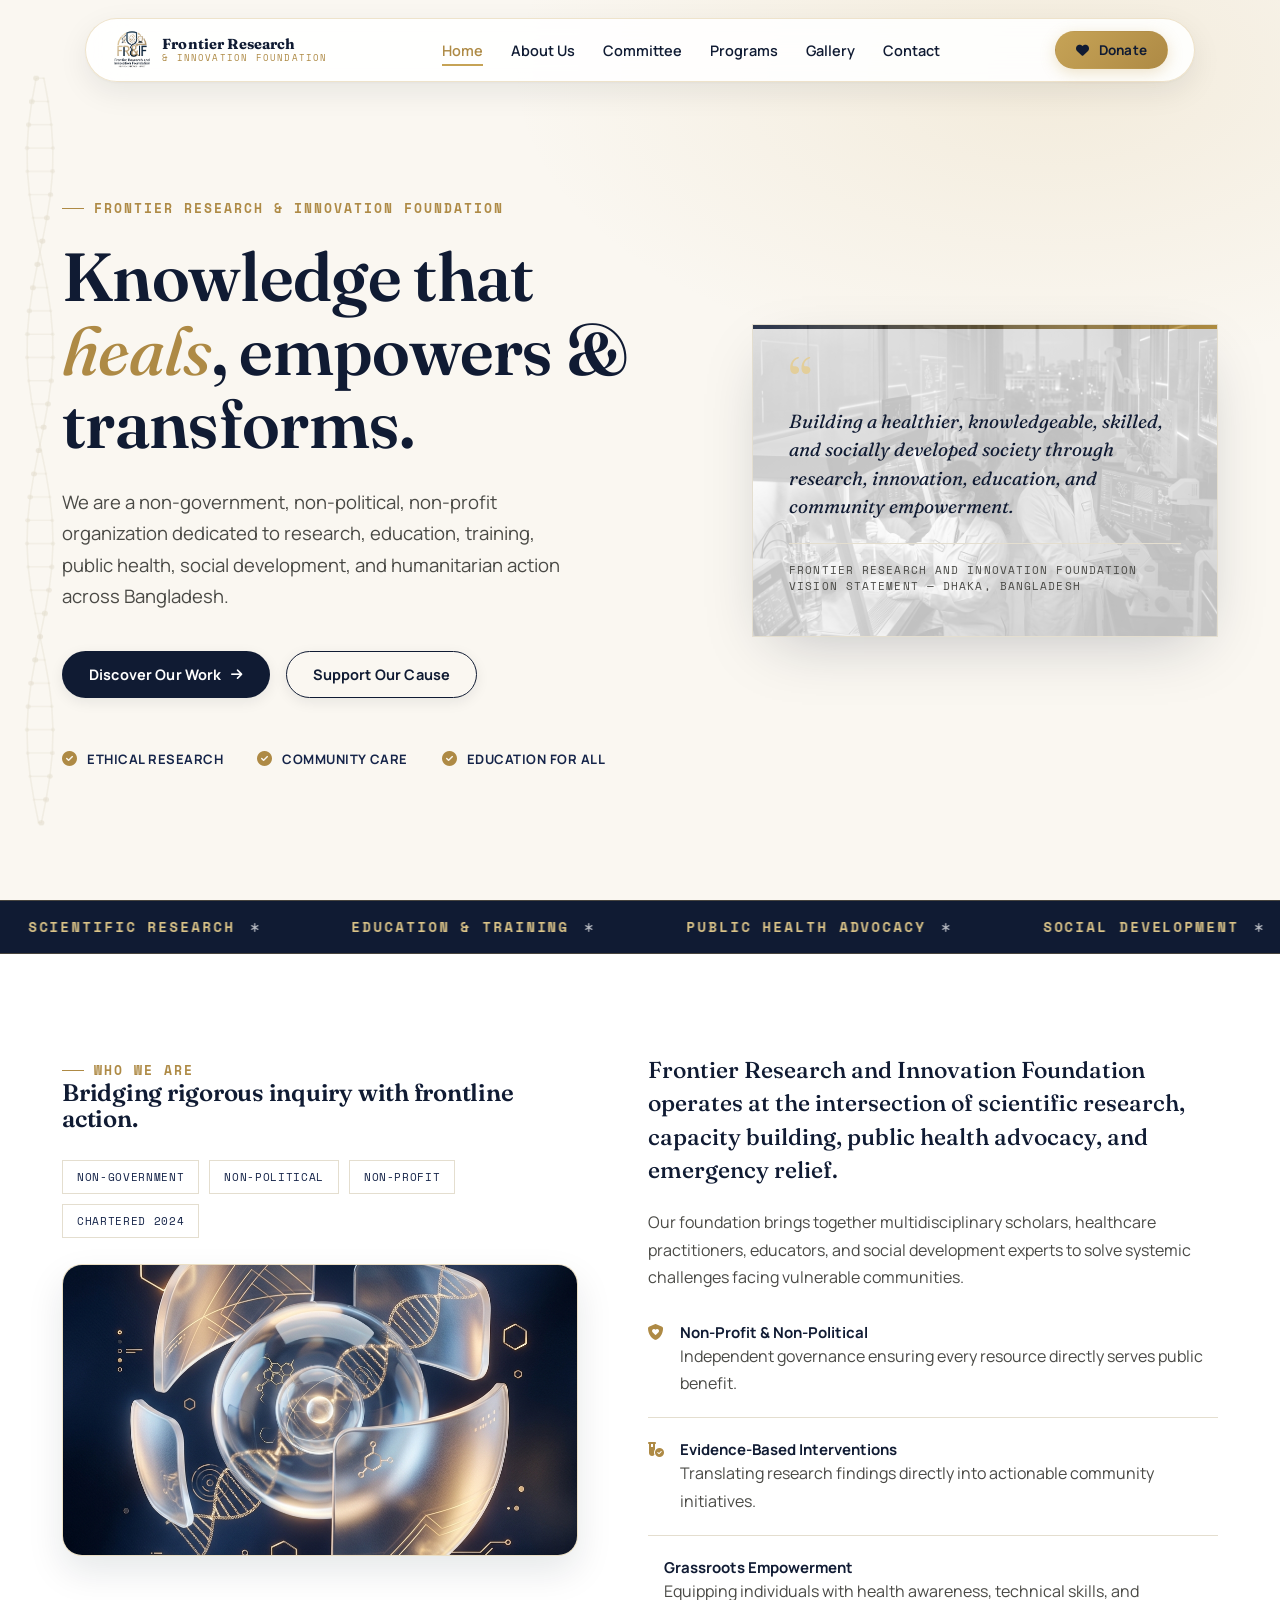
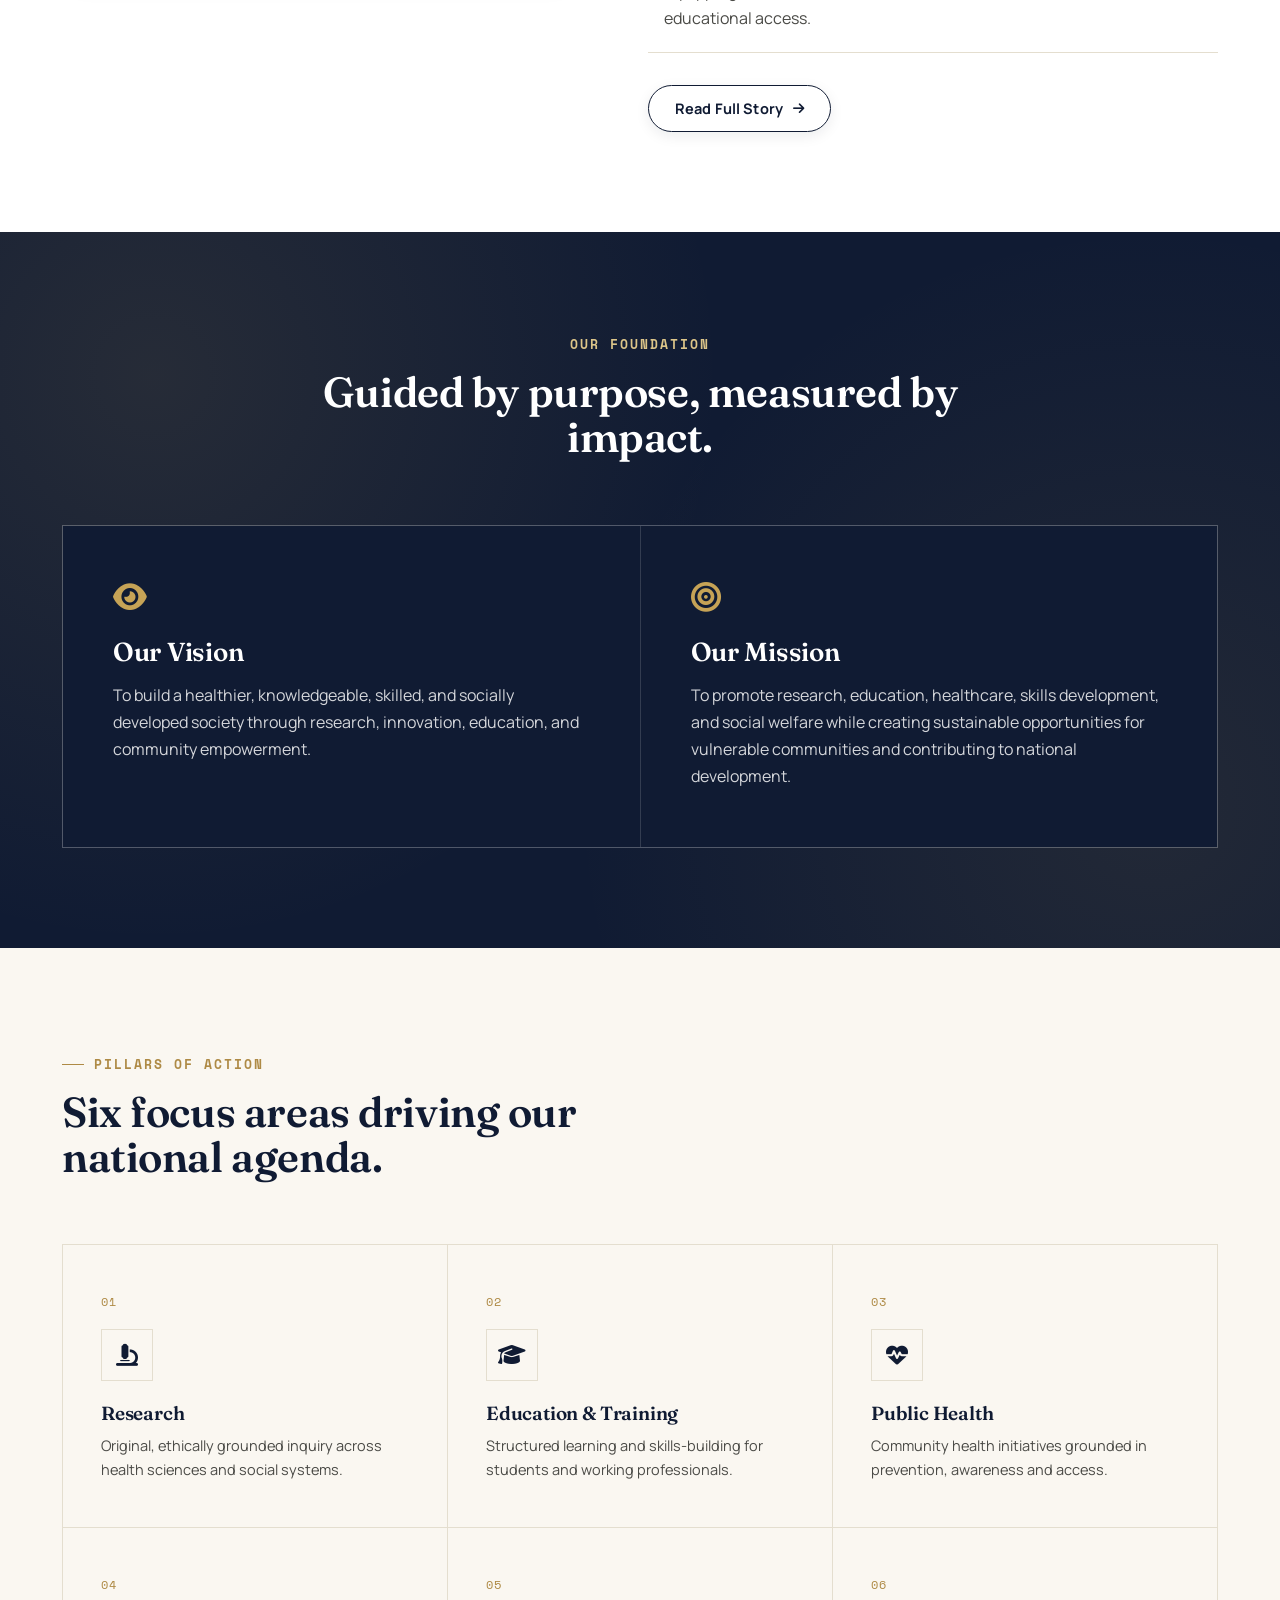
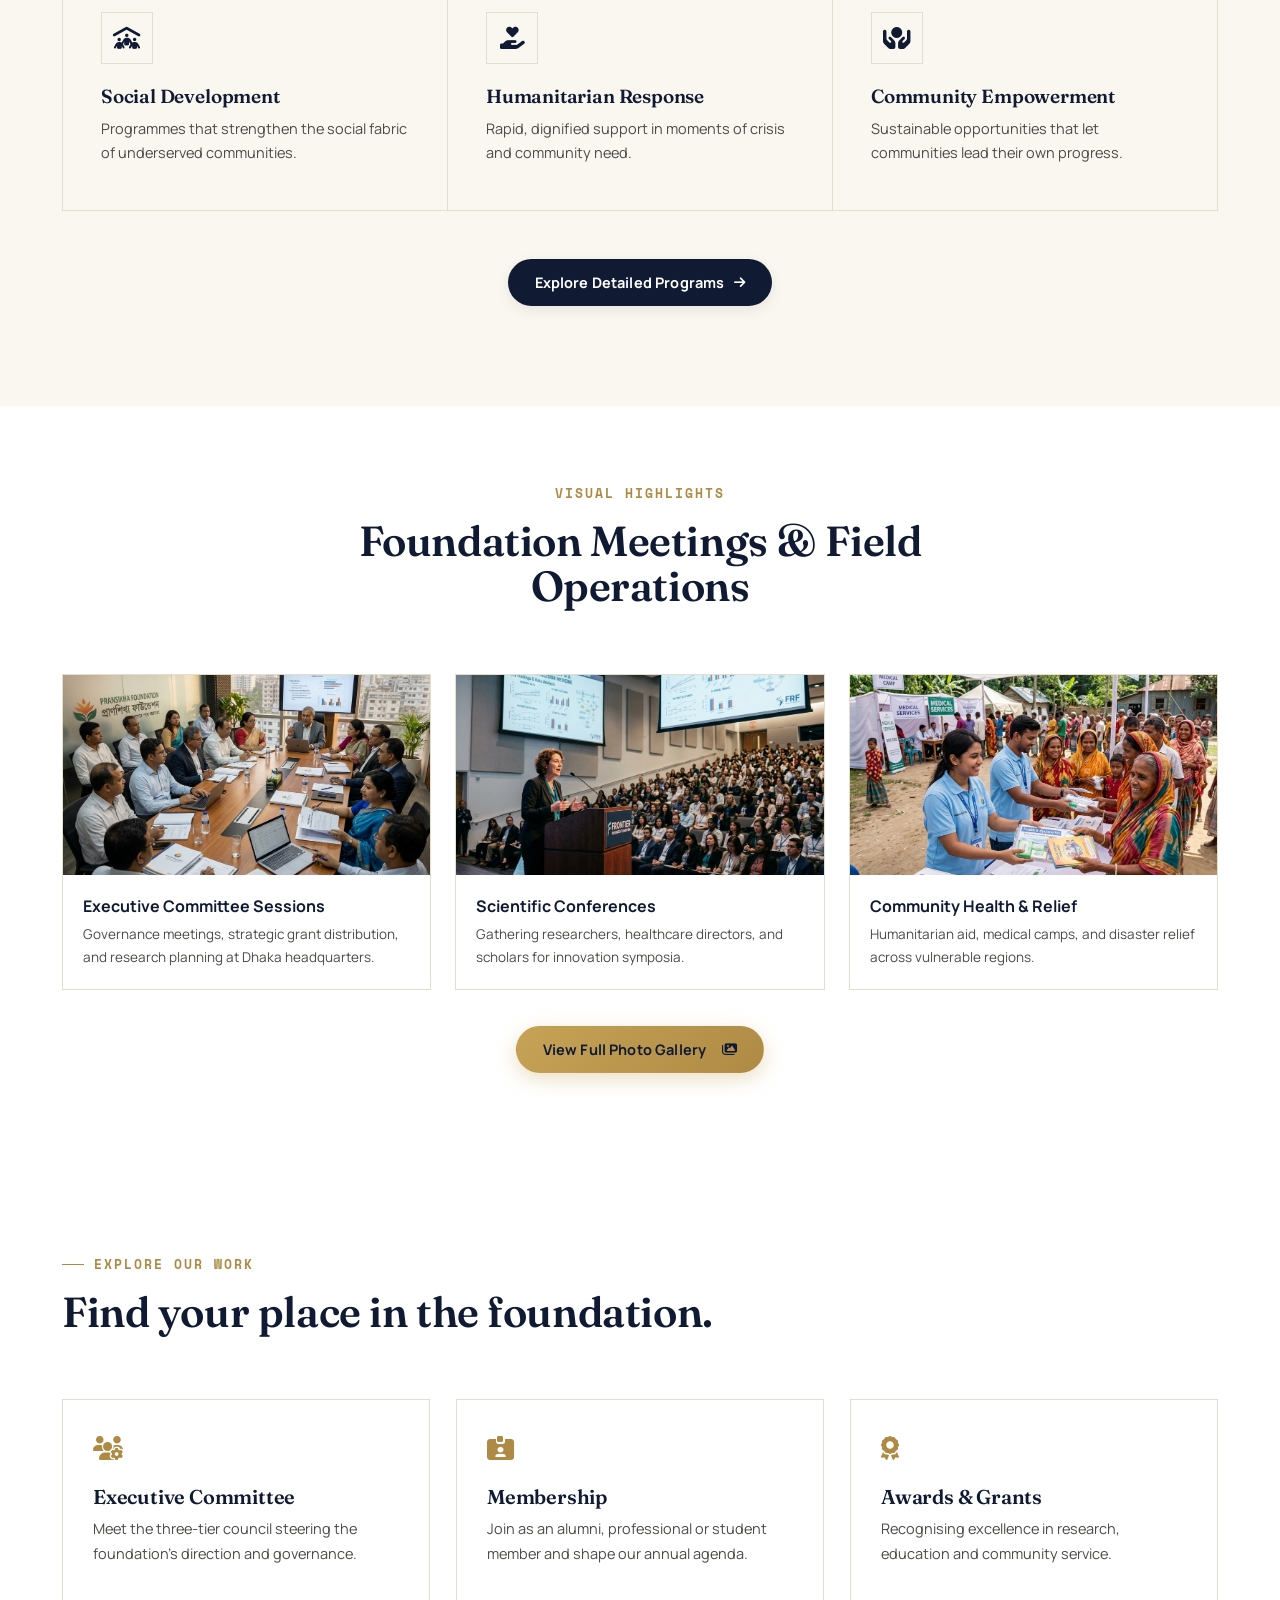
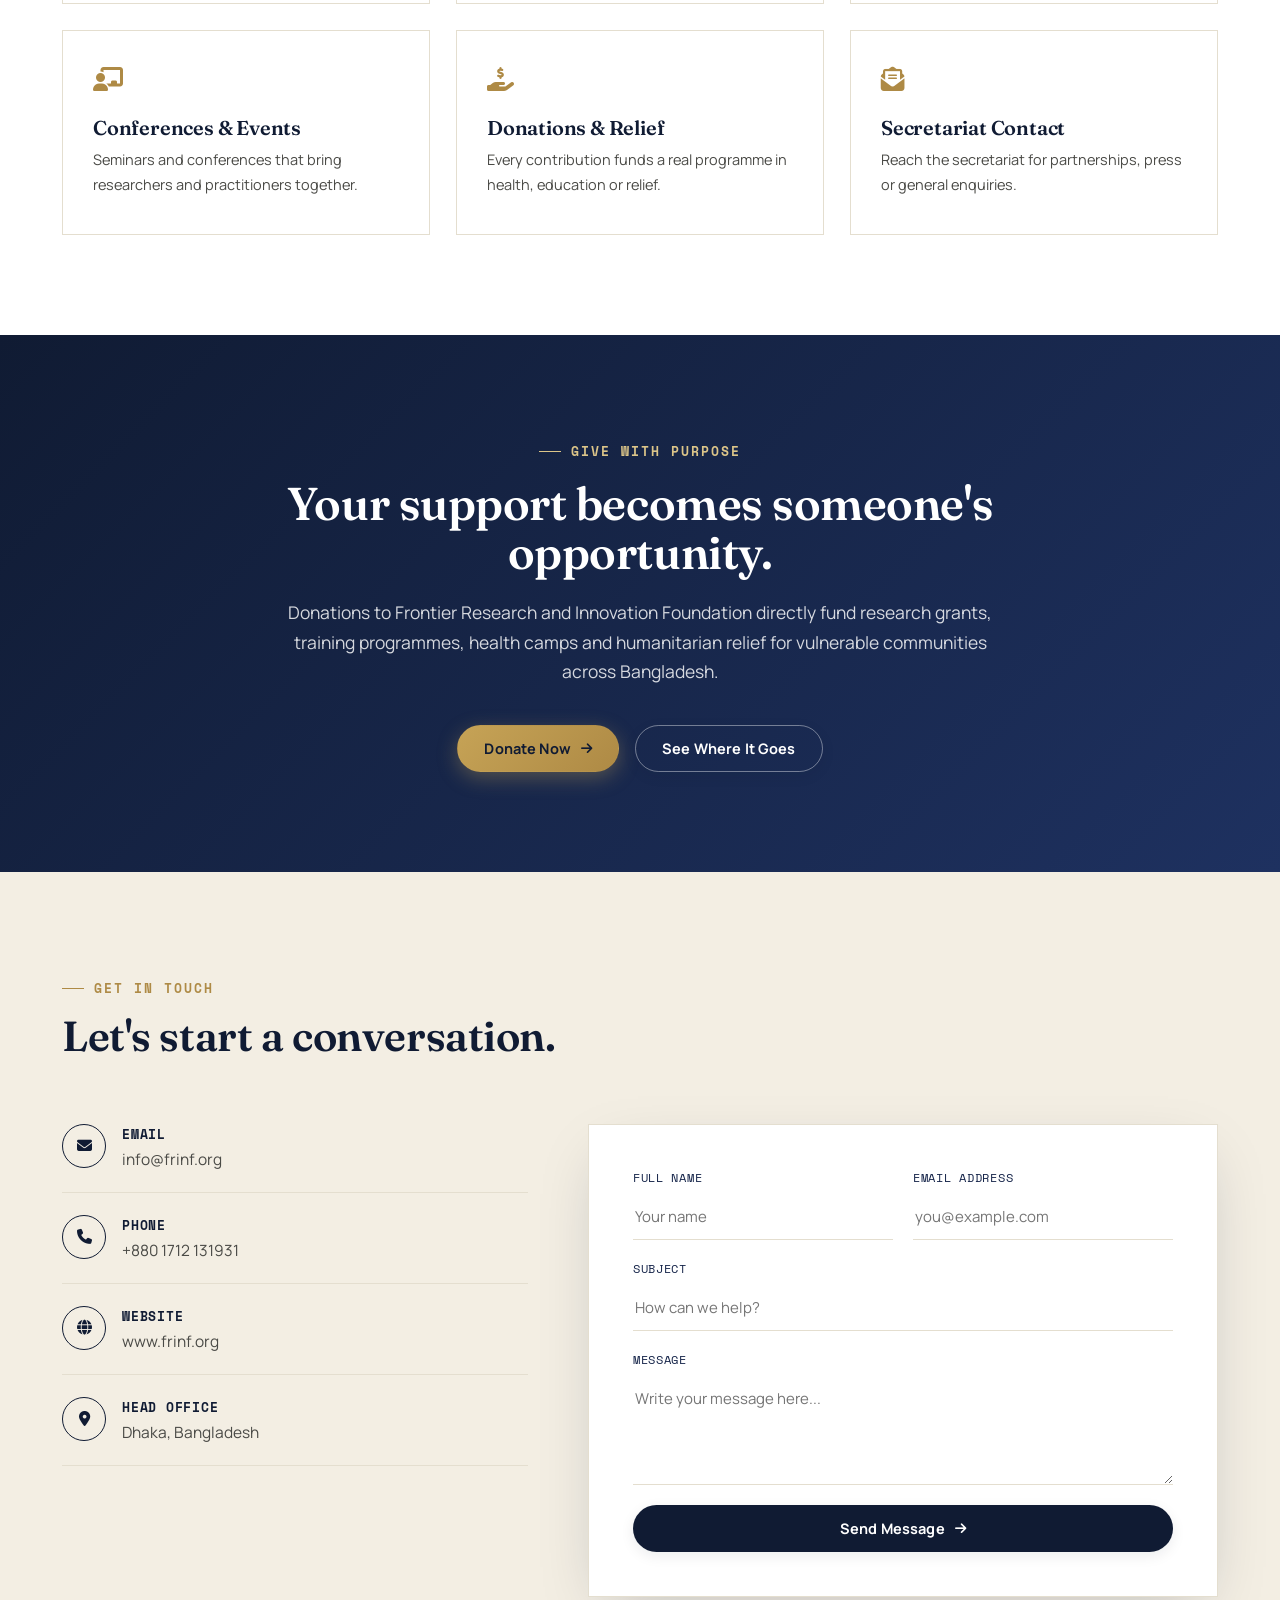
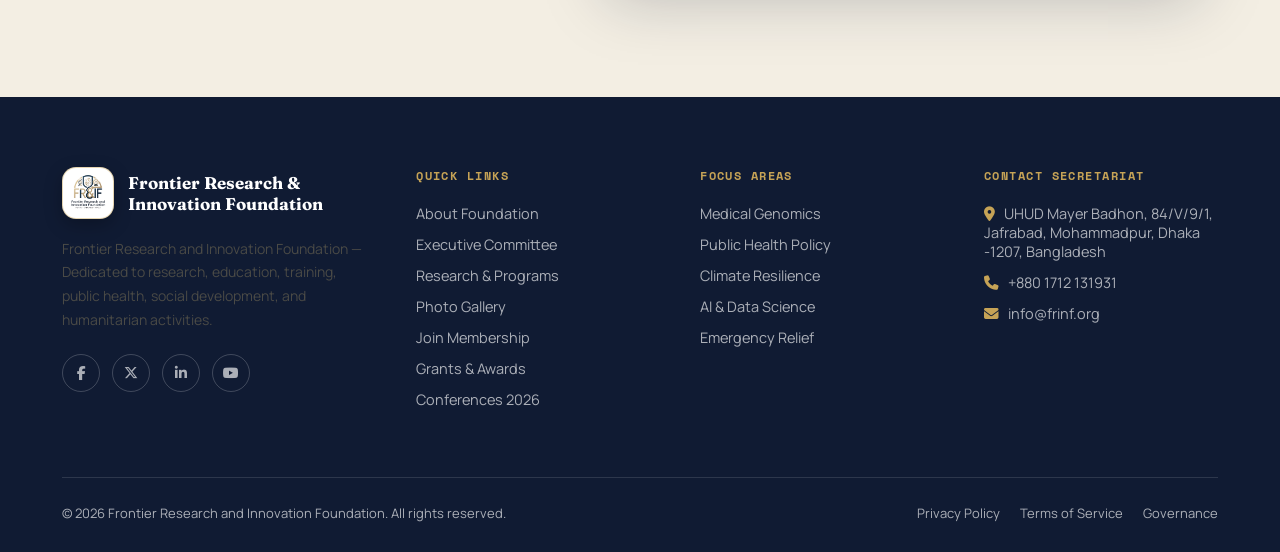
==== commit f5597e9d: "Add Executive Committee photos, Gallery page, Contact Google Map, AI Agent Readiness standards, and " ====
--- a/index.html
+++ b/index.html
@@ -108,10 +108,13 @@
       </div>
 
       <div class="reveal" style="transition-delay:.2s;">
-        <div class="hero-card">
-          <div class="quote-mark">“</div>
-          <p>Building a healthier, knowledgeable, skilled, and socially developed society through research, innovation, education, and community empowerment.</p>
-          <div class="sig">Frontier Research and Innovation Foundation Vision Statement — Dhaka, Bangladesh</div>
+        <div class="hero-card" style="position:relative;overflow:hidden;">
+          <img src="images/hero_research_bd.png" alt="Frontier Research and Innovation Foundation Research Lab" style="position:absolute;inset:0;width:100%;height:100%;object-fit:cover;opacity:0.25;mix-blend-mode:luminosity;">
+          <div style="position:relative;z-index:2;">
+            <div class="quote-mark">“</div>
+            <p>Building a healthier, knowledgeable, skilled, and socially developed society through research, innovation, education, and community empowerment.</p>
+            <div class="sig">Frontier Research and Innovation Foundation Vision Statement — Dhaka, Bangladesh</div>
+          </div>
         </div>
       </div>
     </div>
@@ -274,6 +277,52 @@
   </div>
 </section>
 
+<!-- FEATURED GALLERY PREVIEW -->
+<section style="background: var(--white); padding: 75px 0;">
+  <div class="container">
+    <div class="section-head center reveal">
+      <span class="eyebrow">Visual Highlights</span>
+      <h2>Foundation Meetings &amp; Field Operations</h2>
+    </div>
+
+    <div style="display:grid; grid-template-columns: repeat(auto-fit, minmax(300px, 1fr)); gap:24px; margin-top:36px;" class="reveal-stagger">
+      <div class="explore-card stagger-item" style="padding:0; overflow:hidden;">
+        <div style="height:200px; width:100%; overflow:hidden;">
+          <img src="images/events/meeting.png" alt="Executive Meeting" style="width:100%; height:100%; object-fit:cover; transition:transform .4s var(--ease);">
+        </div>
+        <div style="padding:20px;">
+          <b style="color:var(--navy-900); font-size:16px; display:block; margin-bottom:6px;">Executive Committee Sessions</b>
+          <p style="font-size:13.5px; color:var(--ink-soft); margin:0;">Governance meetings, strategic grant distribution, and research planning at Dhaka headquarters.</p>
+        </div>
+      </div>
+
+      <div class="explore-card stagger-item" style="padding:0; overflow:hidden;">
+        <div style="height:200px; width:100%; overflow:hidden;">
+          <img src="images/events/conference.png" alt="Academic Conference" style="width:100%; height:100%; object-fit:cover; transition:transform .4s var(--ease);">
+        </div>
+        <div style="padding:20px;">
+          <b style="color:var(--navy-900); font-size:16px; display:block; margin-bottom:6px;">Scientific Conferences</b>
+          <p style="font-size:13.5px; color:var(--ink-soft); margin:0;">Gathering researchers, healthcare directors, and scholars for innovation symposia.</p>
+        </div>
+      </div>
+
+      <div class="explore-card stagger-item" style="padding:0; overflow:hidden;">
+        <div style="height:200px; width:100%; overflow:hidden;">
+          <img src="images/events/community_relief.png" alt="Community Health Relief" style="width:100%; height:100%; object-fit:cover; transition:transform .4s var(--ease);">
+        </div>
+        <div style="padding:20px;">
+          <b style="color:var(--navy-900); font-size:16px; display:block; margin-bottom:6px;">Community Health &amp; Relief</b>
+          <p style="font-size:13.5px; color:var(--ink-soft); margin:0;">Humanitarian aid, medical camps, and disaster relief across vulnerable regions.</p>
+        </div>
+      </div>
+    </div>
+
+    <div style="text-align:center; margin-top:36px;" class="reveal">
+      <a href="gallery.html" class="btn btn-gold">View Full Photo Gallery <i class="fa-solid fa-images" style="margin-left:6px;"></i></a>
+    </div>
+  </div>
+</section>
+
 <!-- EXPLORE / MULTIPAGE SITEMAP -->
 <section class="explore" id="explore">
   <div class="container">
--- a/css/style.css
+++ b/css/style.css
@@ -1057,8 +1057,8 @@
 }
 
 .member-avatar {
-  width: 80px;
-  height: 80px;
+  width: 90px;
+  height: 90px;
   border-radius: 50%;
   background: var(--cream-deep);
   border: 2px solid var(--line);
@@ -1068,6 +1068,46 @@
   font-size: 28px;
   color: var(--navy-900);
   margin-bottom: 20px;
+  overflow: hidden;
+  box-shadow: var(--shadow-sm);
+  flex-shrink: 0;
+}
+
+.member-avatar img {
+  width: 100%;
+  height: 100%;
+  object-fit: cover;
+  border-radius: 50%;
+}
+
+.member-detail-table {
+  width: 100%;
+  border-collapse: collapse;
+  margin-top: 15px;
+  font-size: 13.5px;
+}
+
+.member-detail-table tr {
+  border-bottom: 1px solid var(--line);
+}
+
+.member-detail-table td {
+  padding: 8px 12px;
+  vertical-align: top;
+}
+
+.member-detail-table td.label-td {
+  font-weight: 600;
+  color: var(--navy-900);
+  width: 38%;
+  background: var(--cream-deep);
+  font-size: 12.5px;
+  text-transform: uppercase;
+  letter-spacing: 0.03em;
+}
+
+.member-detail-table td.value-td {
+  color: var(--ink);
 }
 
 .member-card h4 {
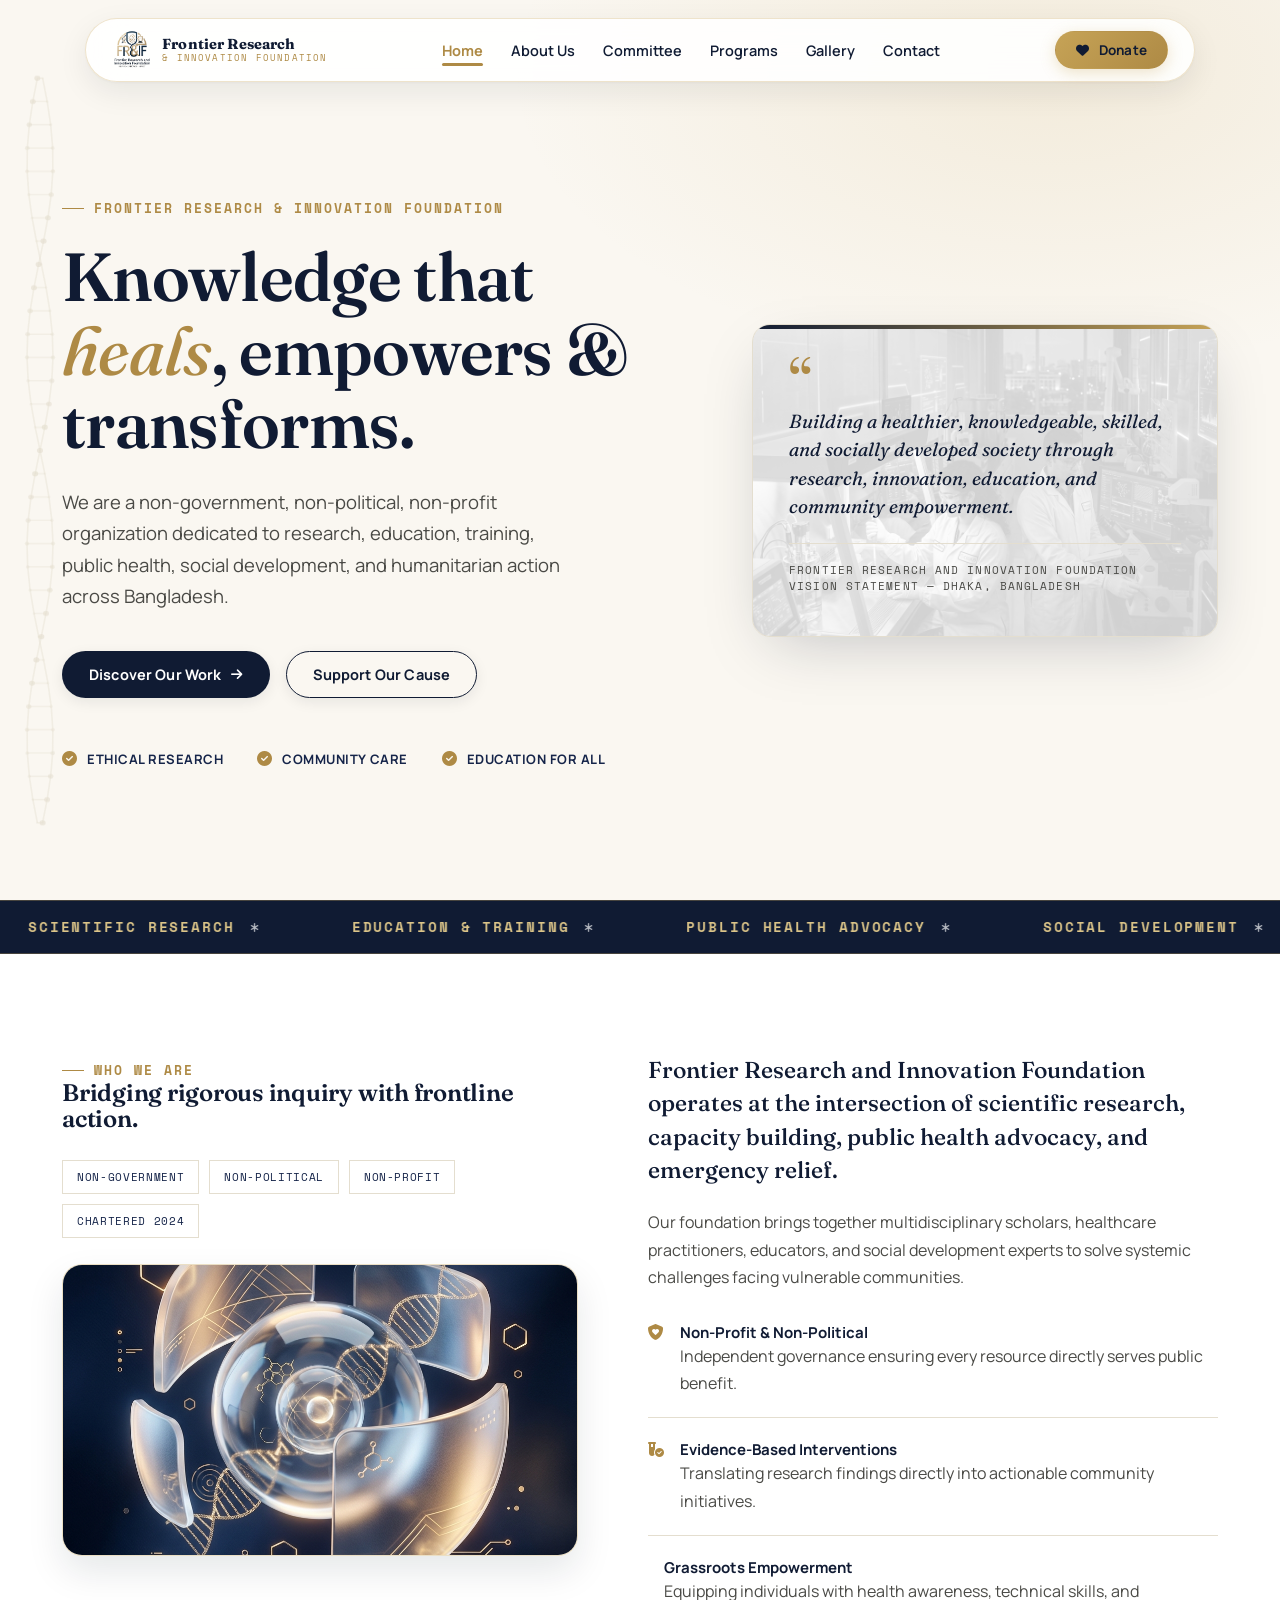
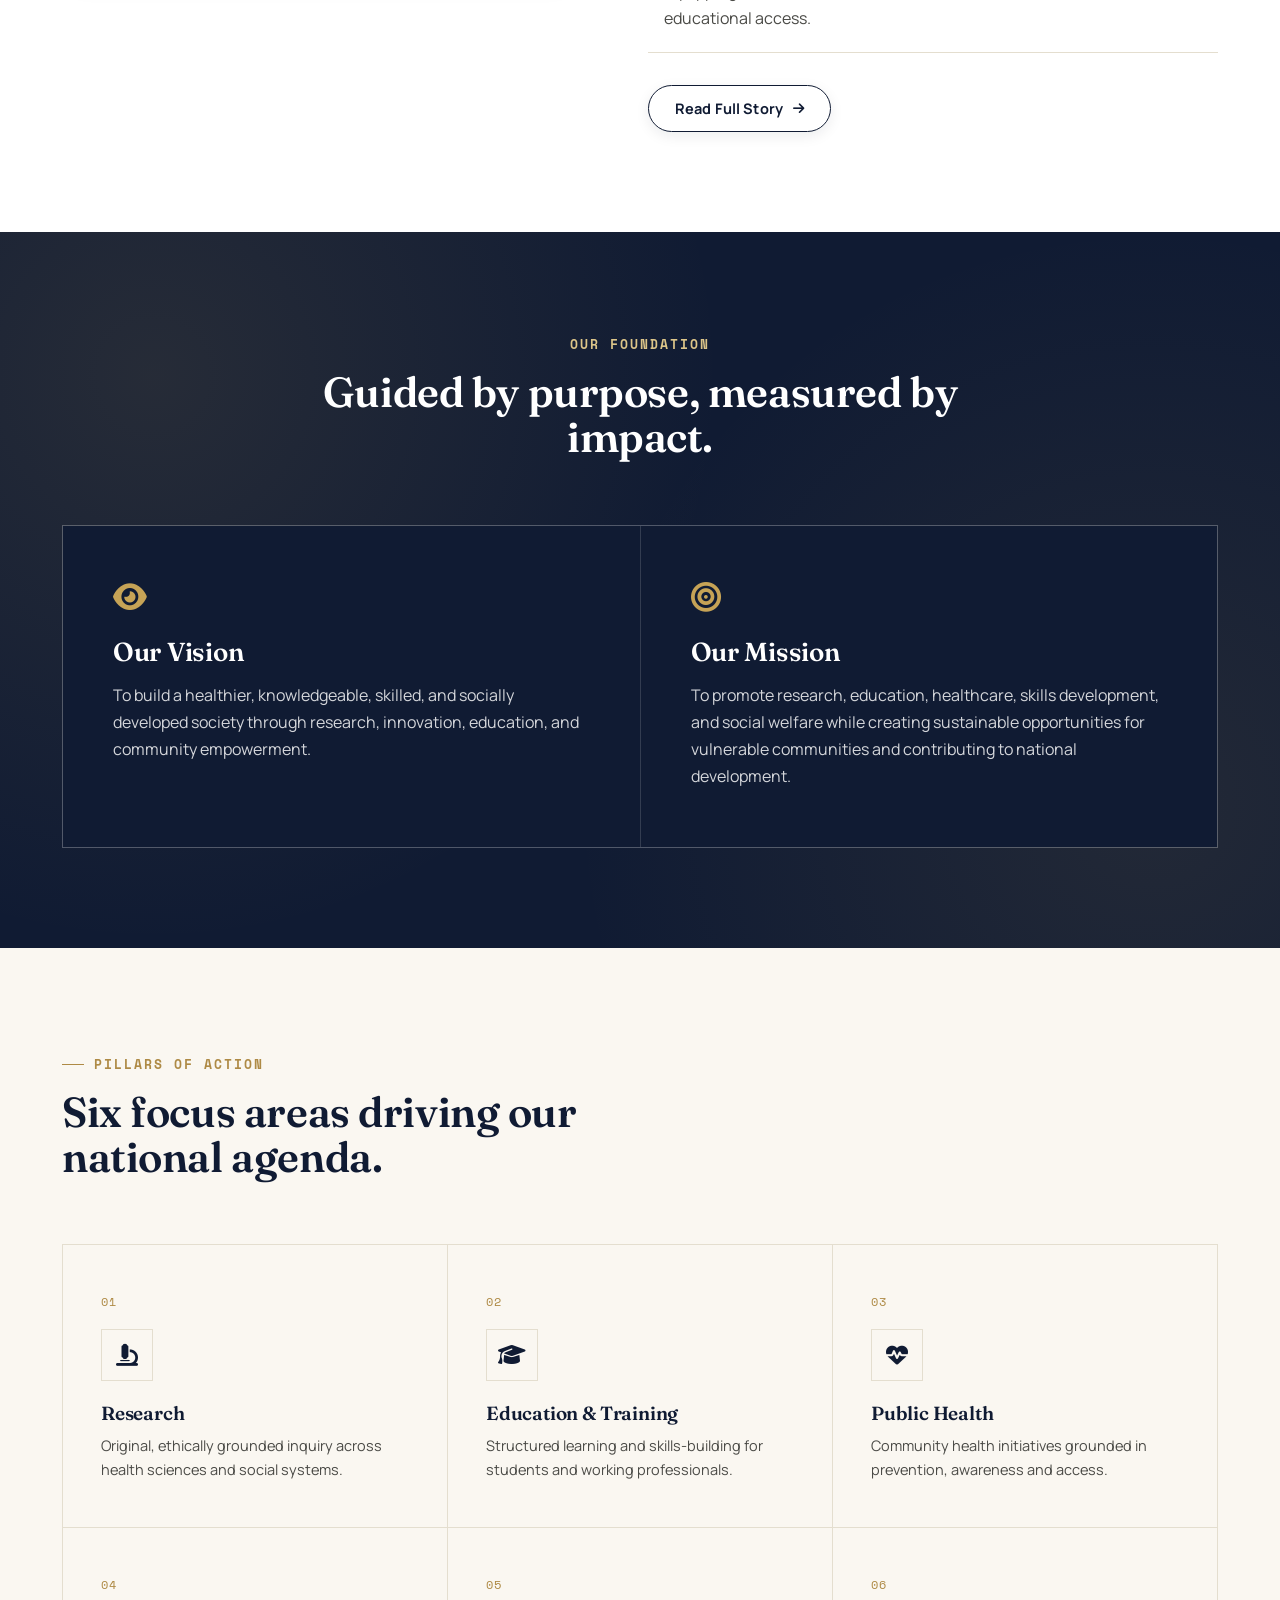
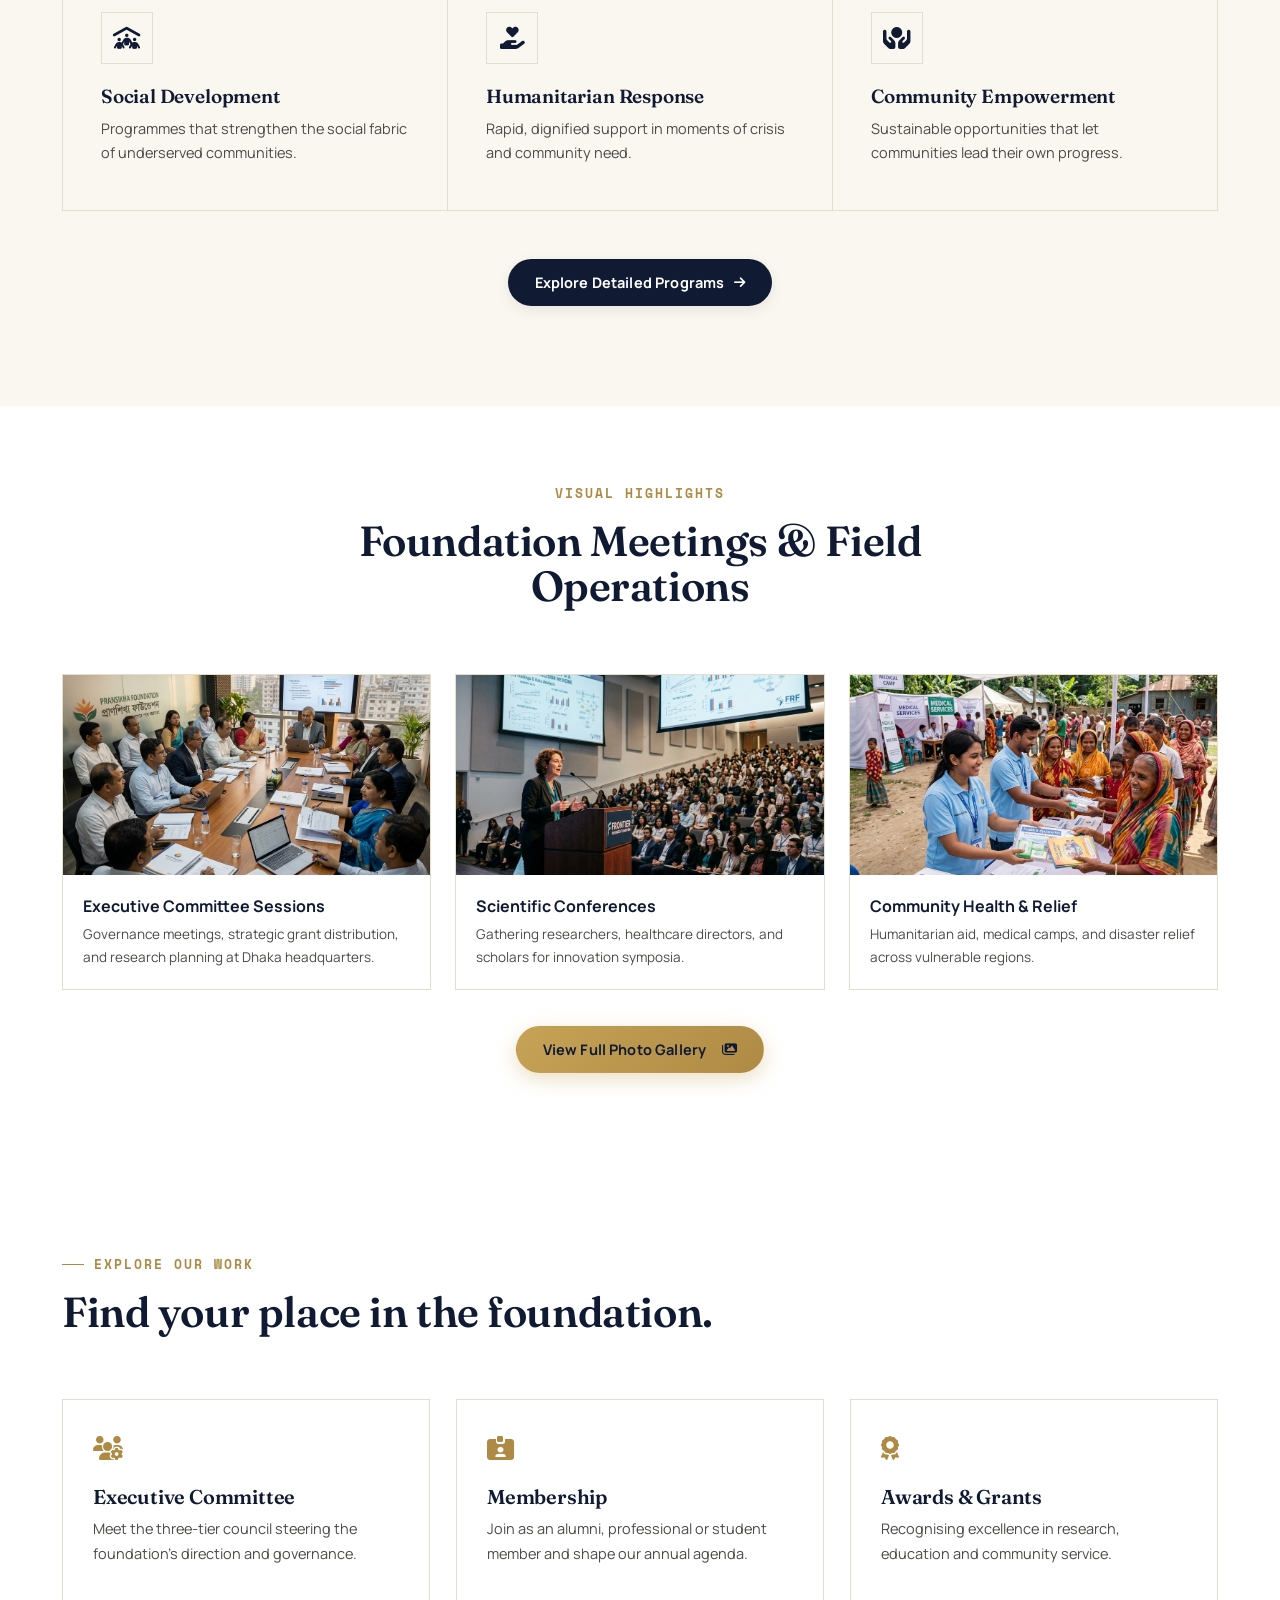
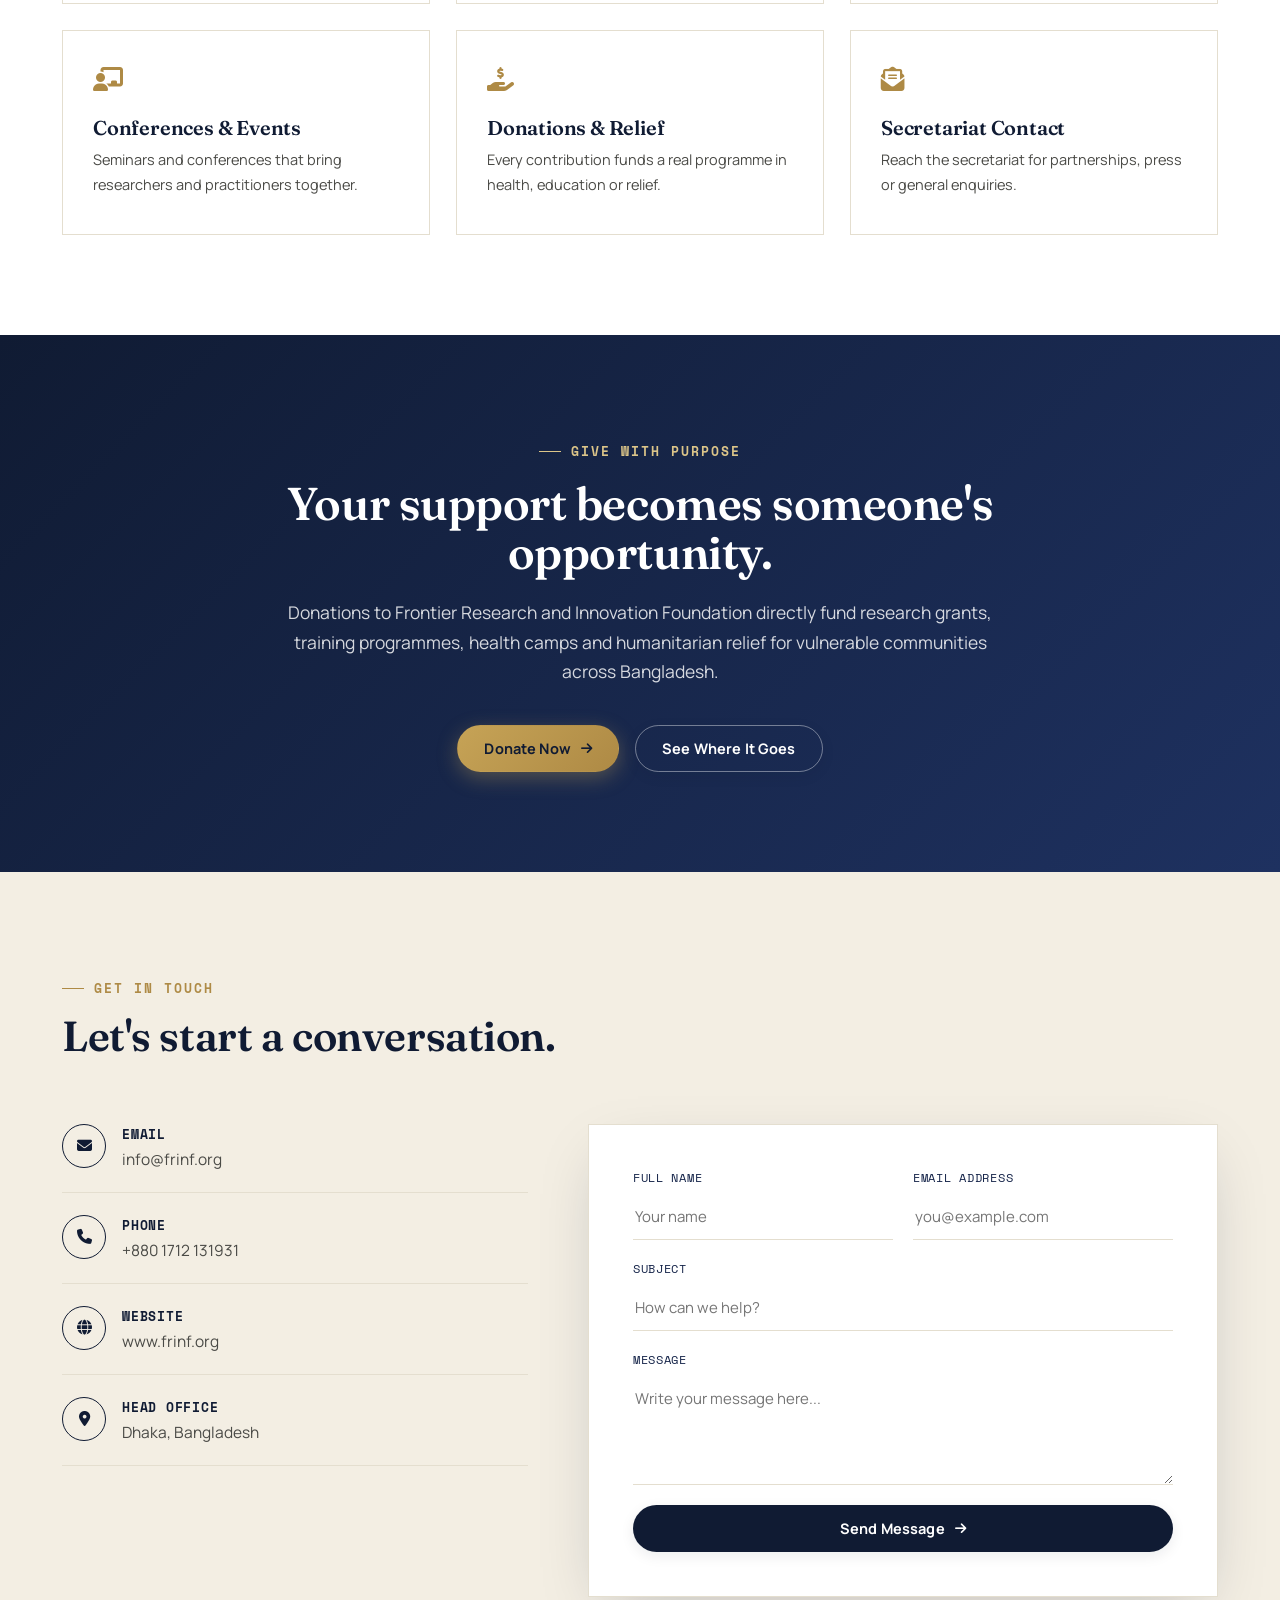
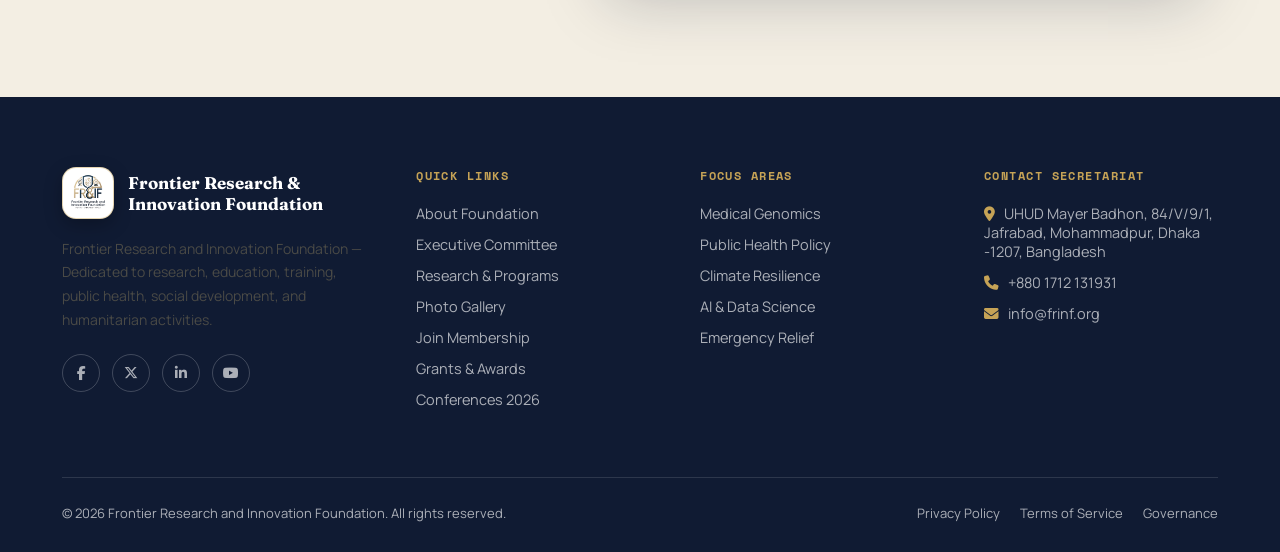
==== commit 10ca5860: "Enhance mobile hero section styling, typography, buttons, and vision card" ====
--- a/index.html
+++ b/index.html
@@ -108,9 +108,9 @@
       </div>
 
       <div class="reveal" style="transition-delay:.2s;">
-        <div class="hero-card" style="position:relative;overflow:hidden;">
-          <img src="images/hero_research_bd.png" alt="Frontier Research and Innovation Foundation Research Lab" style="position:absolute;inset:0;width:100%;height:100%;object-fit:cover;opacity:0.25;mix-blend-mode:luminosity;">
-          <div style="position:relative;z-index:2;">
+        <div class="hero-card">
+          <img src="images/hero_research_bd.png" alt="Frontier Research and Innovation Foundation Research Lab" class="hero-card-bg-img">
+          <div class="hero-card-content">
             <div class="quote-mark">“</div>
             <p>Building a healthier, knowledgeable, skilled, and socially developed society through research, innovation, education, and community empowerment.</p>
             <div class="sig">Frontier Research and Innovation Foundation Vision Statement — Dhaka, Bangladesh</div>
--- a/css/style.css
+++ b/css/style.css
@@ -446,8 +446,9 @@
   bottom: 0;
   left: 0;
   width: 0;
-  height: 1.5px;
-  background: var(--gold-500);
+  height: 2.5px;
+  background: var(--gold-600);
+  border-radius: 2px;
   transition: width .35s var(--ease);
 }
 
@@ -458,6 +459,7 @@
 
 .nav-links a.active {
   color: var(--gold-600);
+  font-weight: 700;
 }
 
 .nav-cta {
@@ -471,6 +473,10 @@
   padding: 9px 20px;
   font-size: 13.5px;
   box-shadow: 0 4px 15px rgba(198, 163, 86, 0.3);
+}
+
+.mobile-donate-btn {
+  display: none !important;
 }
 
 .menu-toggle {
@@ -498,11 +504,37 @@
     padding: 8px 14px;
     border-radius: 30px;
   }
+  .desktop-donate-btn {
+    display: none !important;
+  }
+  .mobile-donate-btn {
+    display: flex !important;
+    align-items: center;
+    justify-content: center;
+    gap: 8px;
+    margin-top: 15px;
+    width: 100%;
+    border-radius: 50px;
+    padding: 12px 20px;
+    font-size: 15px;
+    box-shadow: 0 4px 15px rgba(198, 163, 86, 0.4);
+    background: var(--gold-500);
+    color: var(--navy-900) !important;
+  }
+  .brand-text {
+    display: block !important;
+  }
   .brand-text b {
+    display: block !important;
     font-size: 13.5px;
+    color: var(--navy-900);
+    white-space: nowrap;
   }
   .brand-text span {
+    display: block !important;
     font-size: 8px;
+    color: var(--gold-600);
+    white-space: nowrap;
   }
   .nav-links {
     position: fixed;
@@ -514,9 +546,9 @@
     background: var(--navy-900);
     flex-direction: column;
     justify-content: center;
-    gap: 24px;
+    gap: 20px;
     transition: right .5s var(--ease);
-    padding: 40px;
+    padding: 40px 24px;
     z-index: 200;
     pointer-events: auto;
   }
@@ -524,17 +556,36 @@
     right: 0;
   }
   .nav-links a {
-    color: var(--gold-100);
-    font-size: 16.5px;
+    color: rgba(255,255,255,0.85);
+    font-size: 16px;
+    padding: 8px 14px;
+    border-radius: 8px;
+    width: 100%;
+    transition: all .25s var(--ease);
+  }
+  .nav-links a.active {
+    color: var(--gold-400) !important;
+    background: rgba(198, 163, 86, 0.15);
+    font-weight: 700;
+    border-left: 3px solid var(--gold-500);
   }
   .nav-links a::after {
-    background: var(--gold-500);
+    display: none;
   }
   .menu-toggle {
     display: block;
   }
   .nav-cta .btn-ghost {
     display: none;
+  }
+}
+
+@media (max-width: 480px) {
+  .brand-text b {
+    font-size: 11.5px;
+  }
+  .brand-text span {
+    font-size: 7px;
   }
 }
 
@@ -694,6 +745,8 @@
   padding: 42px 36px;
   box-shadow: var(--shadow);
   position: relative;
+  overflow: hidden;
+  border-radius: 18px;
 }
 
 .hero-card::before {
@@ -704,12 +757,29 @@
   width: 100%;
   height: 4px;
   background: linear-gradient(90deg, var(--navy-900), var(--gold-500));
+  z-index: 3;
+}
+
+.hero-card-bg-img {
+  position: absolute;
+  inset: 0;
+  width: 100%;
+  height: 100%;
+  object-fit: cover;
+  opacity: 0.18;
+  mix-blend-mode: luminosity;
+  pointer-events: none;
+}
+
+.hero-card-content {
+  position: relative;
+  z-index: 2;
 }
 
 .hero-card .quote-mark {
   font-family: 'Fraunces', serif;
   font-size: 64px;
-  color: var(--gold-300);
+  color: var(--gold-600);
   line-height: .5;
   margin-bottom: 8px;
 }
@@ -1669,15 +1739,55 @@
 }
 
 @media (max-width: 980px) {
-  .hero-grid,
-  .about-grid,
-  .contact-grid,
-  .committee-grid,
-  .tier-grid,
-  .payment-grid {
+  .hero {
+    padding: 120px 0 60px;
+    min-height: auto;
+  }
+  .hero-grid {
     grid-template-columns: 1fr;
-  }
-  .hero-card { margin-top: 20px; }
+    gap: 32px;
+  }
+  .hero h1 {
+    font-size: clamp(30px, 7.5vw, 44px);
+    margin: 16px 0 18px;
+    line-height: 1.22;
+  }
+  .hero p.lead {
+    font-size: 16px;
+    line-height: 1.6;
+    margin-bottom: 28px;
+  }
+  .hero-actions {
+    margin-bottom: 32px;
+    gap: 12px;
+  }
+  .hero-pillars {
+    gap: 10px;
+  }
+  .hero-pillars div {
+    background: var(--white);
+    padding: 8px 14px;
+    border-radius: 50px;
+    border: 1px solid var(--line);
+    box-shadow: var(--shadow-sm);
+  }
+  .hero-card {
+    margin-top: 10px;
+    padding: 34px 26px;
+    border-radius: 20px;
+    background: linear-gradient(135deg, var(--navy-900), #162B48) !important;
+    border: 1px solid rgba(198, 163, 86, 0.4) !important;
+    box-shadow: 0 16px 36px rgba(11, 25, 44, 0.22) !important;
+  }
+  .hero-card p {
+    color: #ffffff !important;
+    font-size: 17px !important;
+    line-height: 1.55;
+  }
+  .hero-card .sig {
+    color: var(--gold-400) !important;
+    border-top-color: rgba(255,255,255,0.15) !important;
+  }
   .vm-card { padding: 44px 34px; }
   .focus-grid,
   .explore-grid { grid-template-columns: 1fr 1fr; }
@@ -1685,6 +1795,13 @@
 }
 
 @media (max-width: 600px) {
+  .hero-actions {
+    flex-direction: column;
+  }
+  .hero-actions .btn {
+    width: 100%;
+    justify-content: center;
+  }
   .focus-grid,
   .explore-grid,
   .footer-grid { grid-template-columns: 1fr; }
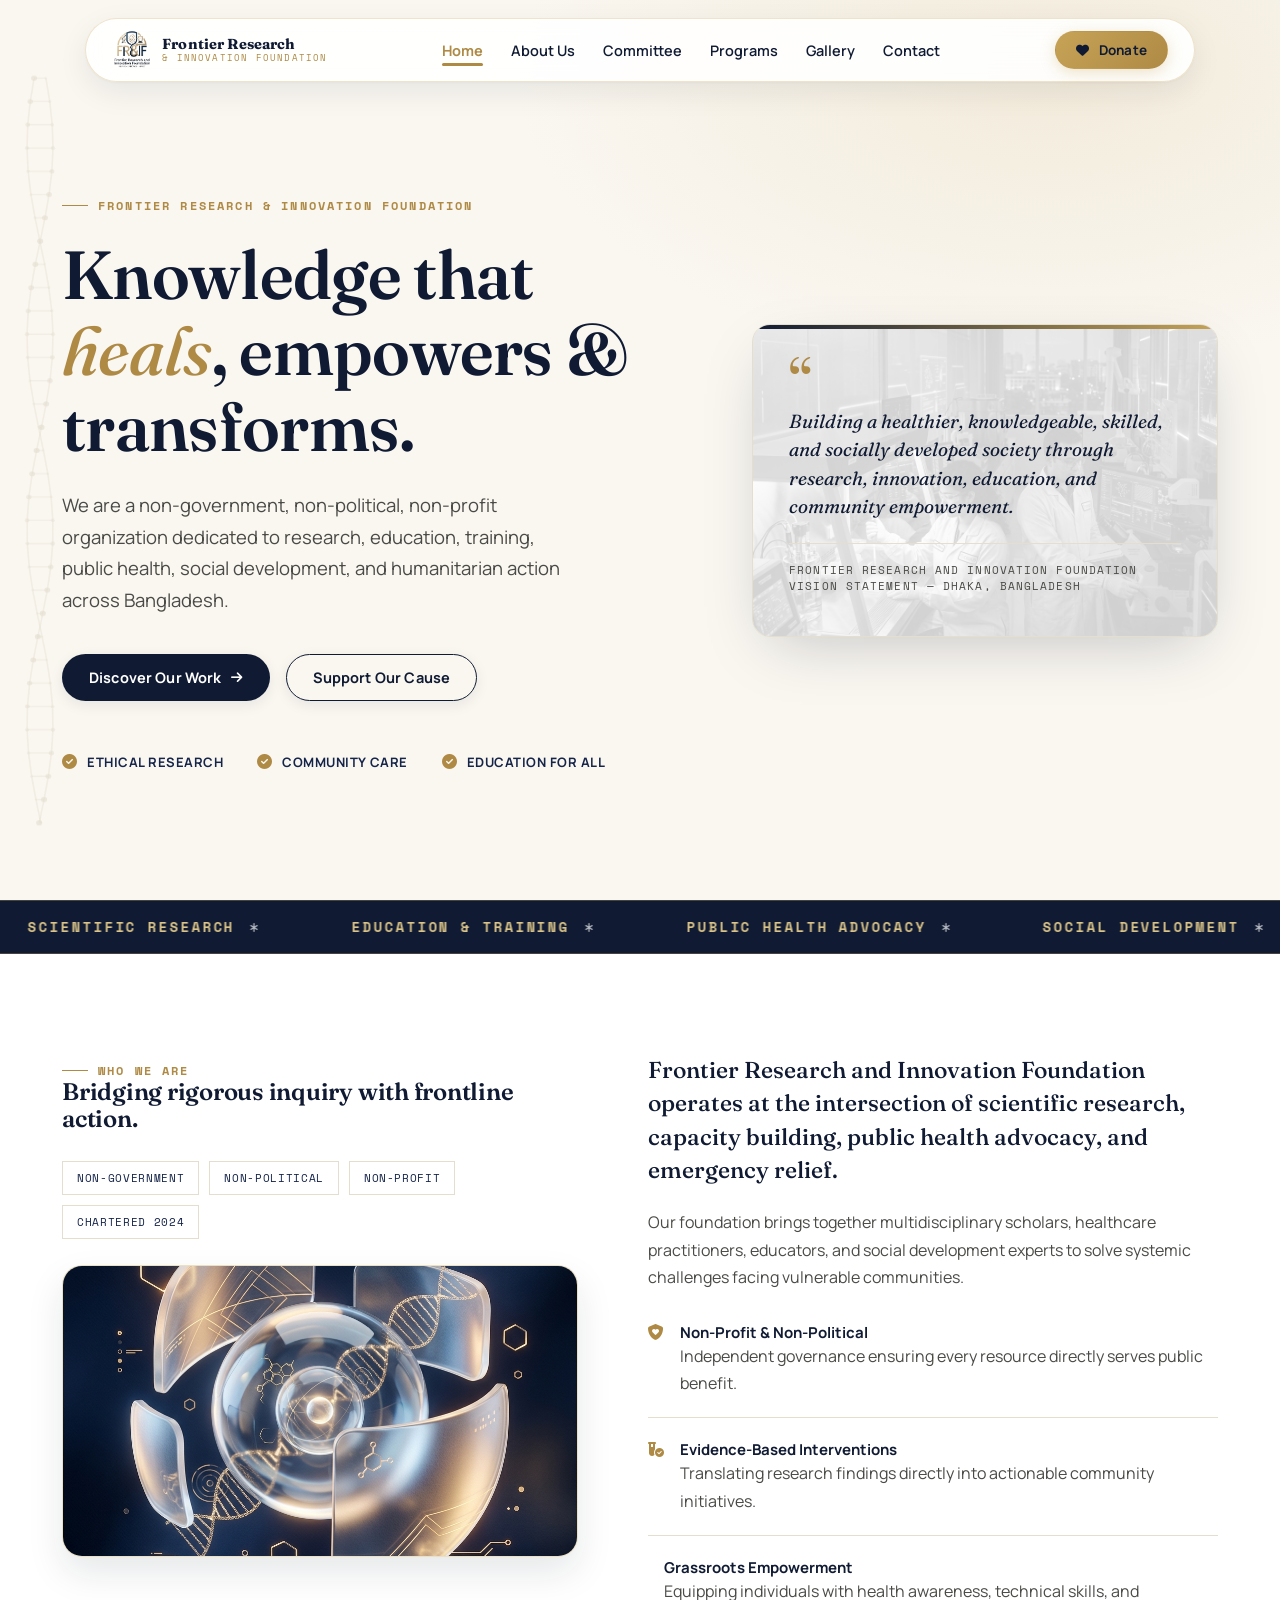
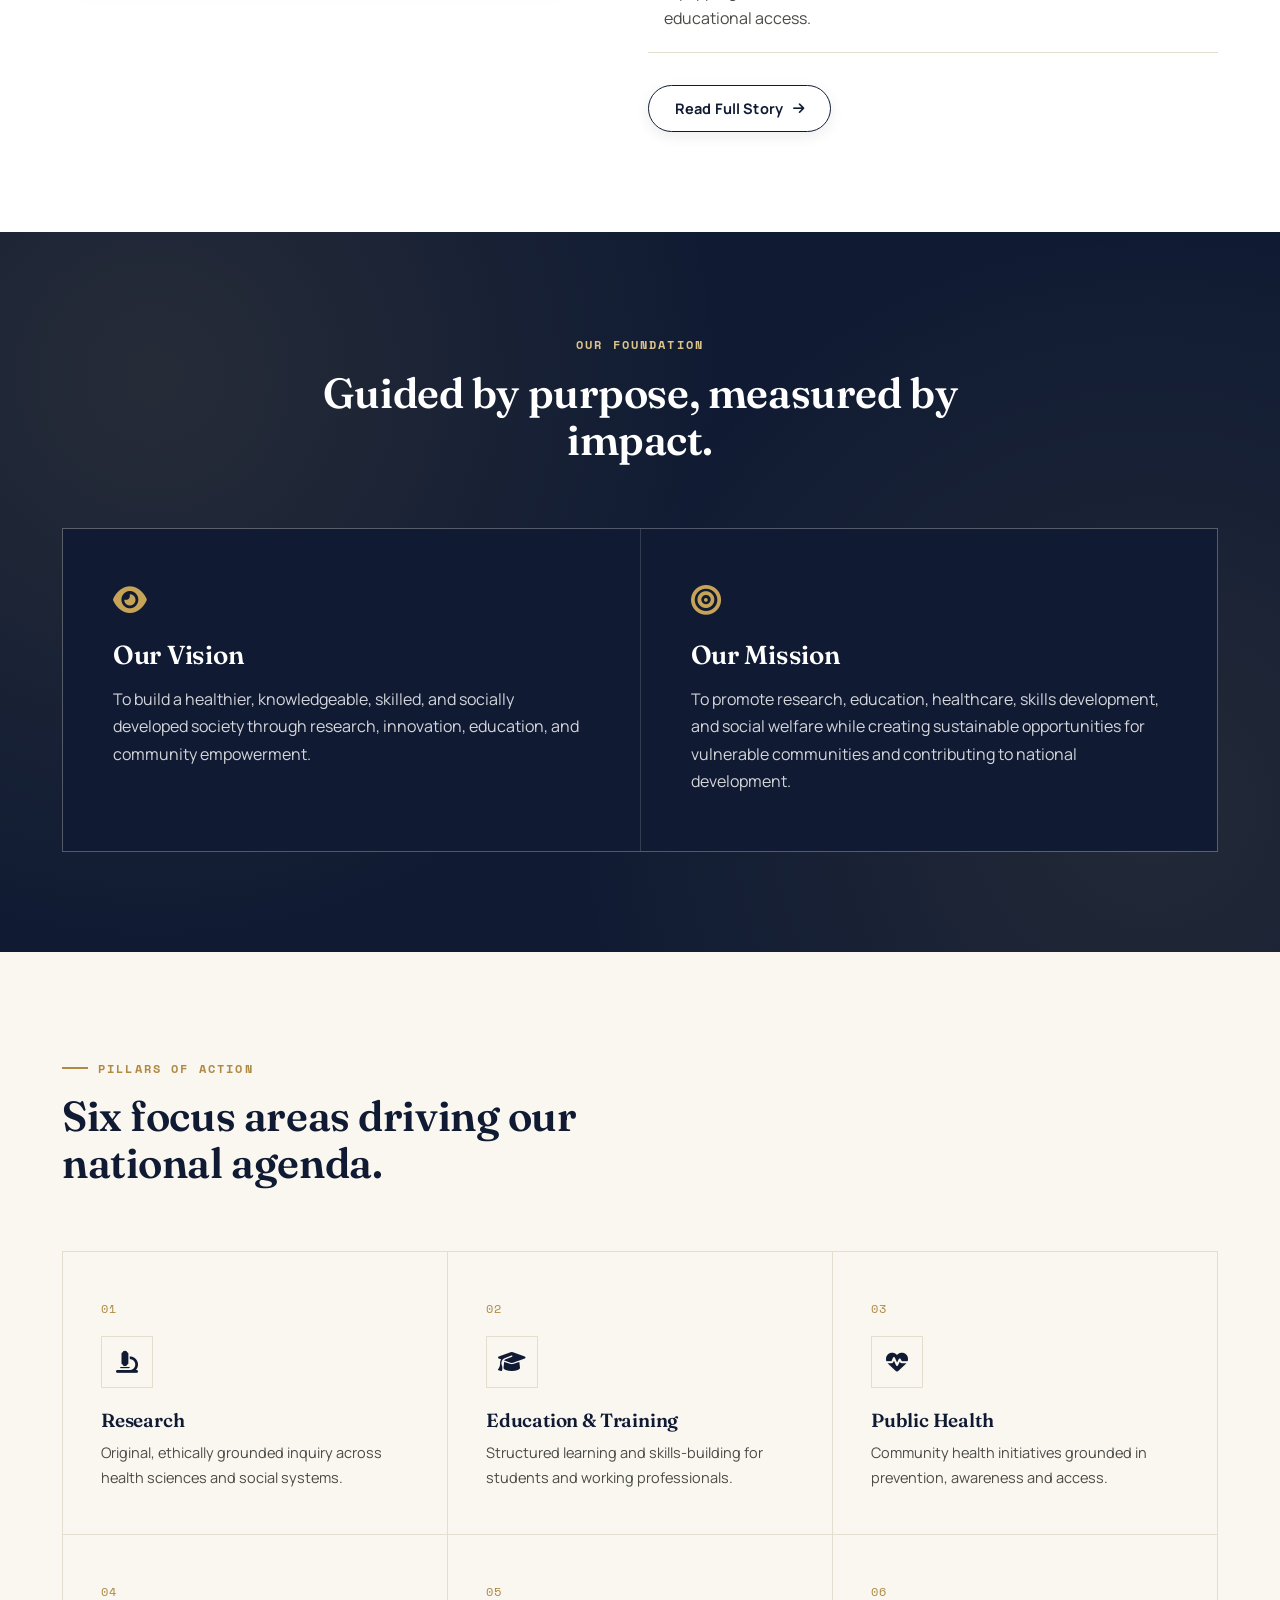
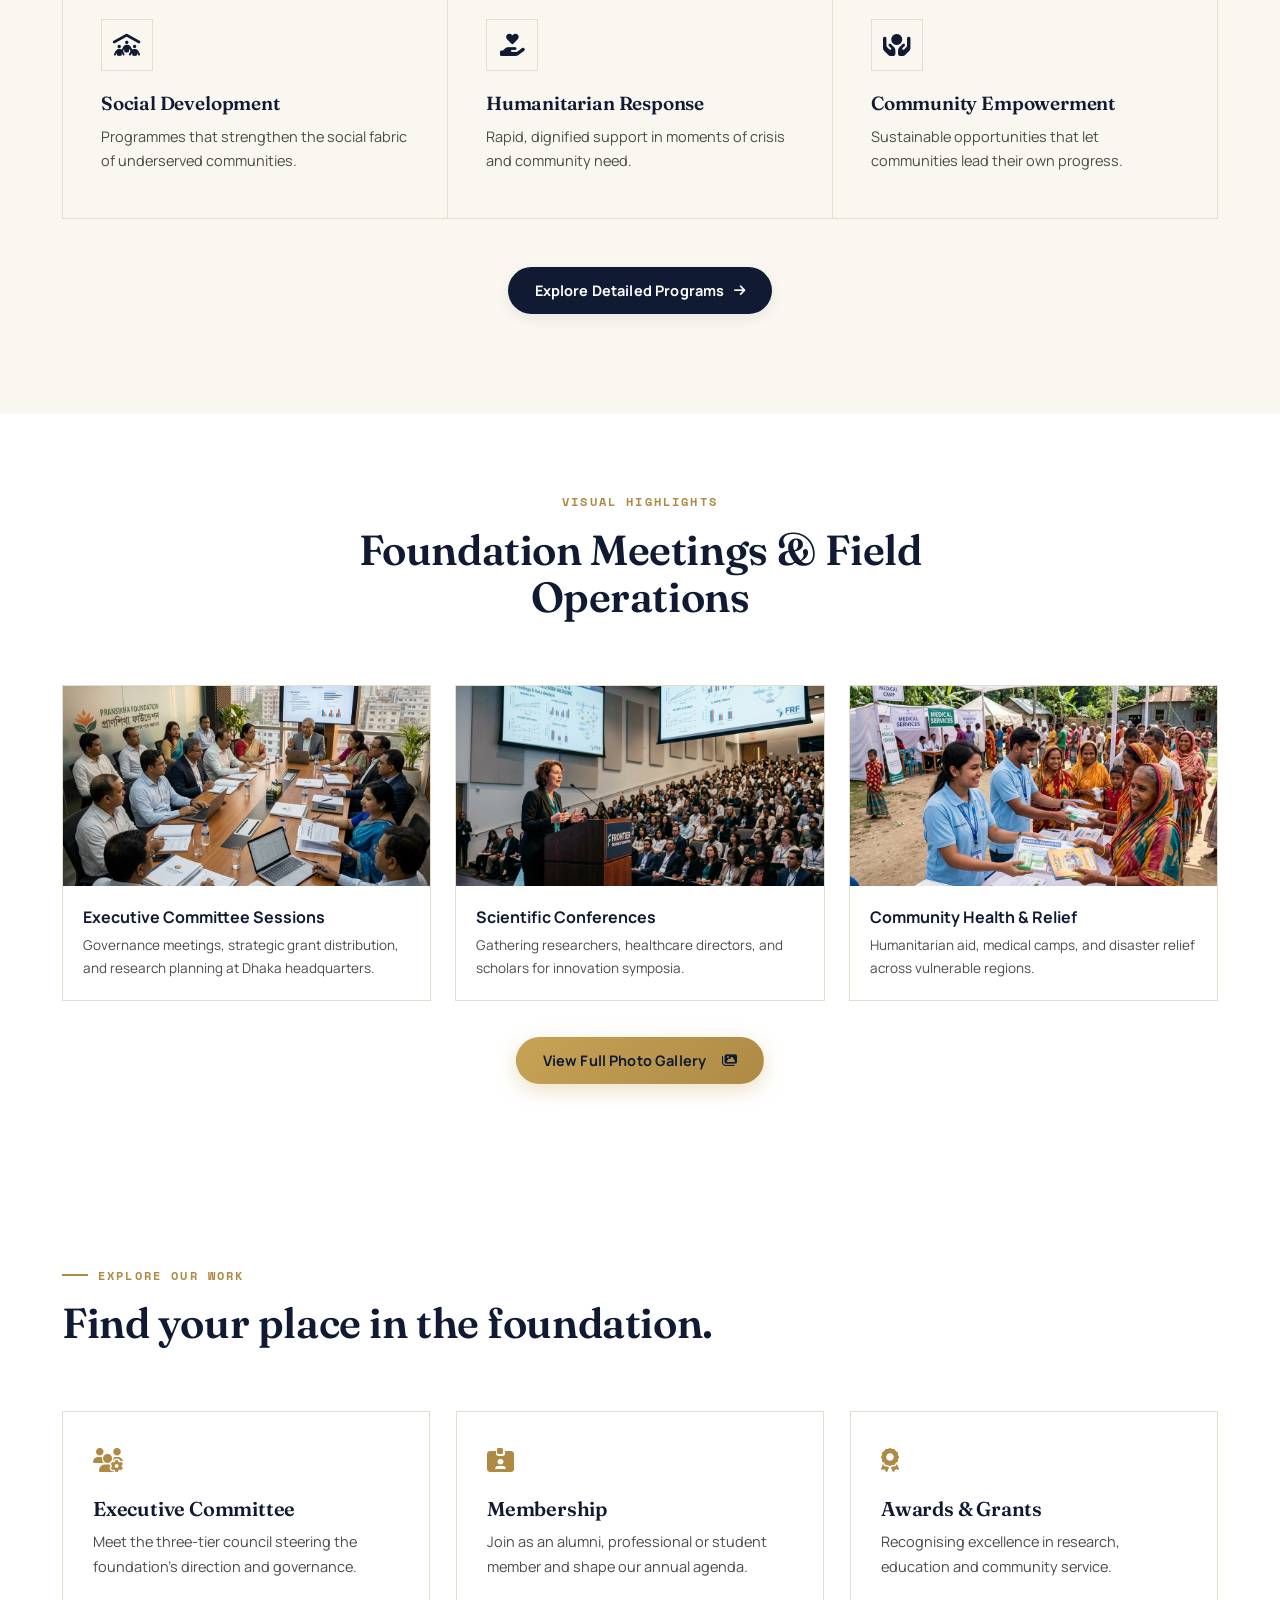
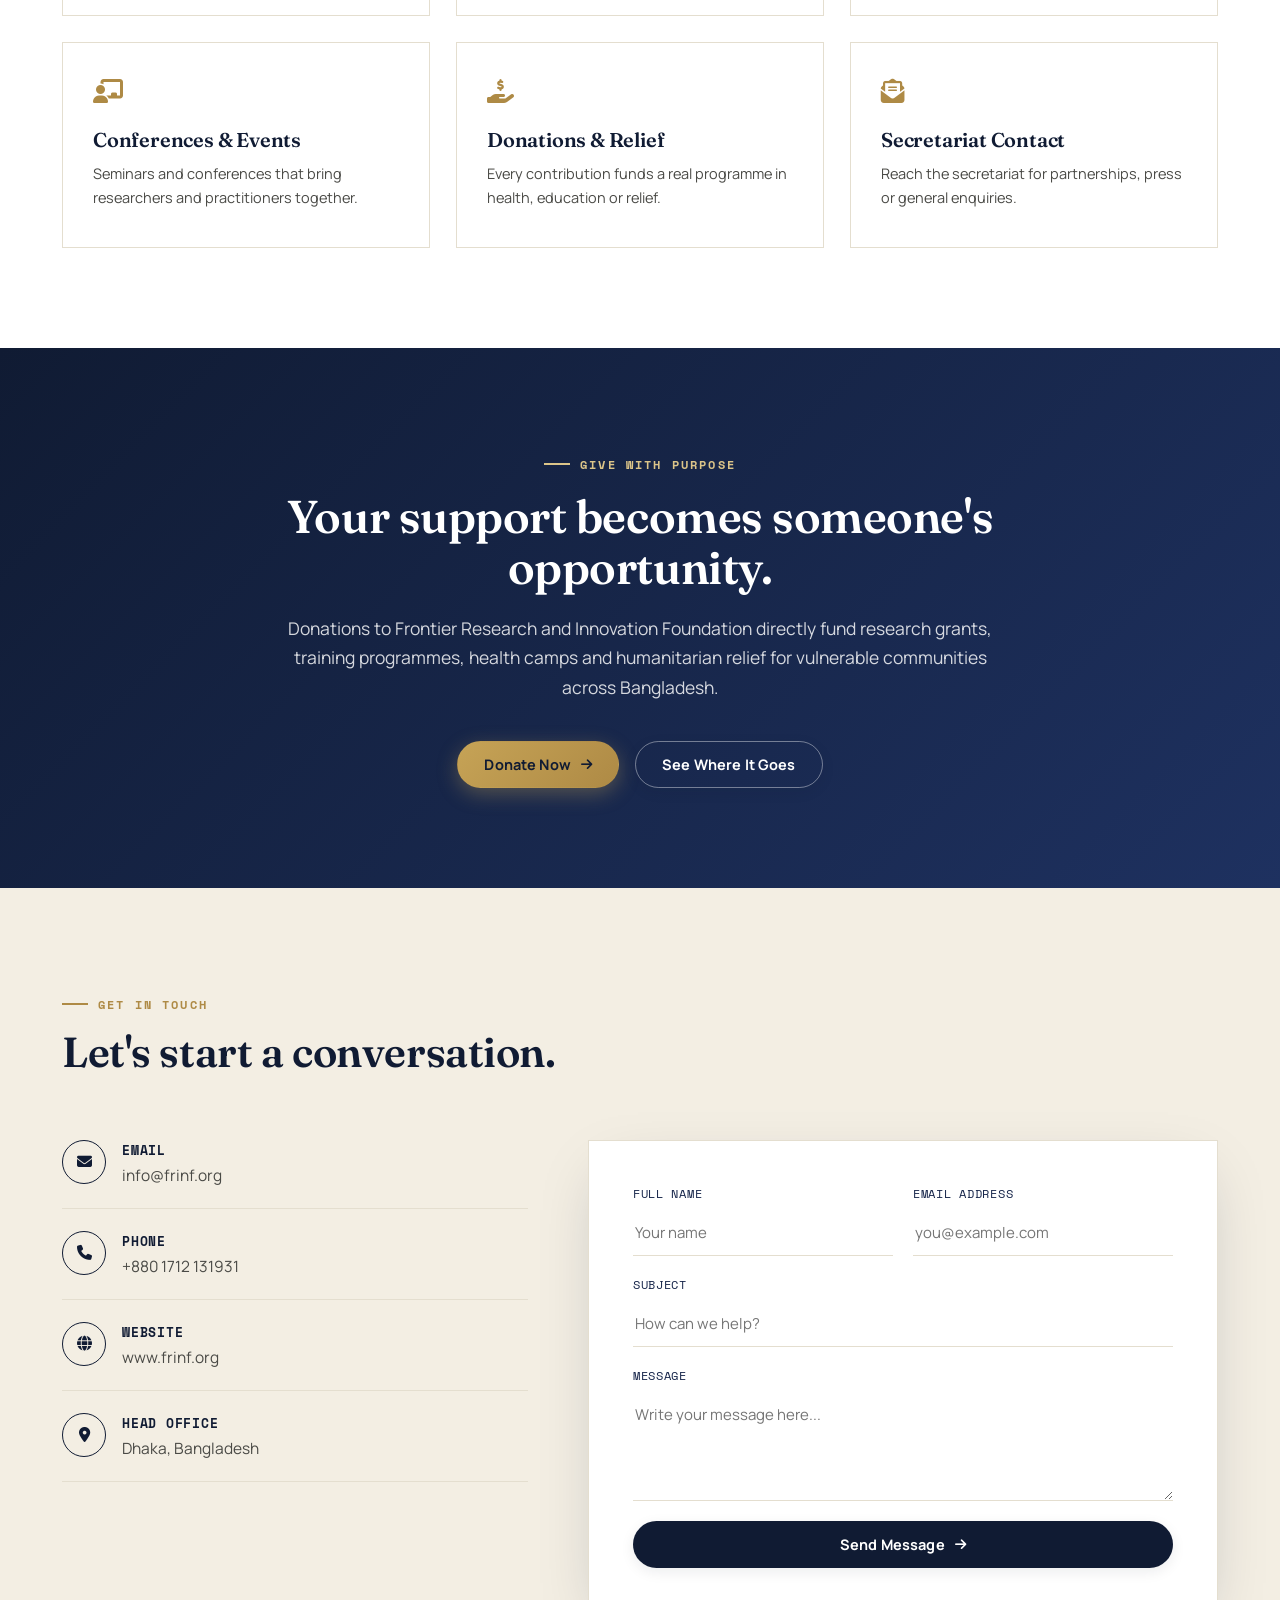
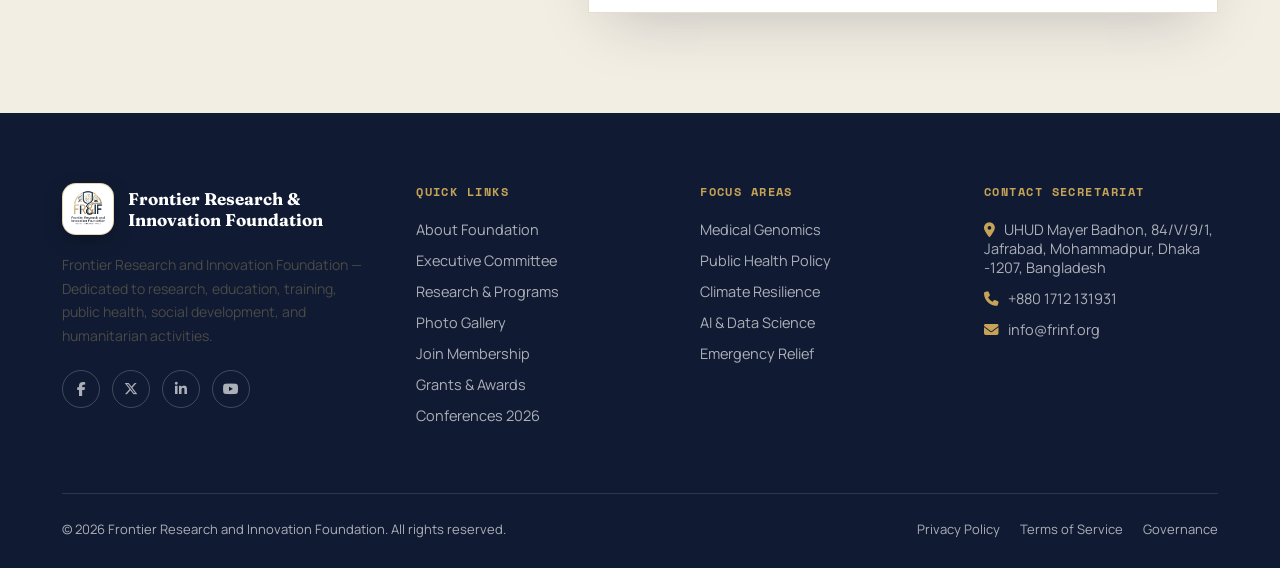
==== commit e8bceb55: "feat: add rel=alternate text/markdown links to HTML pages and worker response headers" ====
--- a/index.html
+++ b/index.html
@@ -12,6 +12,7 @@
 <link rel="icon" href="images/logo.png" type="image/png">
 <link rel="apple-touch-icon" href="images/logo.png">
 <link rel="canonical" href="https://www.frinf.org/index.html">
+<link rel="alternate" type="text/markdown" href="index.md">
 
 <!-- Open Graph / Facebook & Social Media Meta Tags -->
 <meta property="og:type" content="website">
--- a/css/style.css
+++ b/css/style.css
@@ -63,8 +63,8 @@
 /* Typography & Utilities */
 .eyebrow {
   font-family: 'Space Mono', monospace;
-  font-size: 12.5px;
-  letter-spacing: .16em;
+  font-size: 12px;
+  letter-spacing: .18em;
   text-transform: uppercase;
   color: var(--gold-600);
   display: inline-flex;
@@ -75,16 +75,45 @@
 
 .eyebrow::before {
   content: '';
-  width: 22px;
-  height: 1px;
+  width: 26px;
+  height: 1.5px;
   background: var(--gold-600);
   display: inline-block;
 }
 
+/* Editorial Fine-Line & Stamp Accents */
+.stamp-badge {
+  font-family: 'Space Mono', monospace;
+  font-size: 11px;
+  letter-spacing: .12em;
+  text-transform: uppercase;
+  background: var(--cream-deep);
+  color: var(--navy-900);
+  border: 1px solid var(--line);
+  padding: 4px 10px;
+  border-radius: 3px;
+  display: inline-block;
+}
+
+.editorial-card {
+  background: var(--white);
+  border: 1px solid var(--line);
+  border-top: 3px double var(--gold-600);
+  padding: 32px 28px;
+  position: relative;
+  transition: all .35s var(--ease);
+}
+
+.editorial-card:hover {
+  border-color: var(--gold-500);
+  box-shadow: 0 12px 30px -10px rgba(11,25,44,0.12);
+  transform: translateY(-3px);
+}
+
 h1, h2, h3, h4 {
   font-family: 'Fraunces', serif;
   color: var(--navy-900);
-  line-height: 1.08;
+  line-height: 1.12;
   font-weight: 600;
   letter-spacing: -.01em;
 }
@@ -1115,14 +1144,16 @@
 .member-card {
   background: var(--white);
   border: 1px solid var(--line);
+  border-top: 3px double var(--gold-600);
   padding: 36px 30px;
   transition: all .35s var(--ease);
   position: relative;
+  border-radius: 4px;
 }
 
 .member-card:hover {
   transform: translateY(-4px);
-  box-shadow: var(--shadow-sm);
+  box-shadow: 0 14px 35px -12px rgba(11,25,44,0.14);
   border-color: var(--gold-500);
 }
 
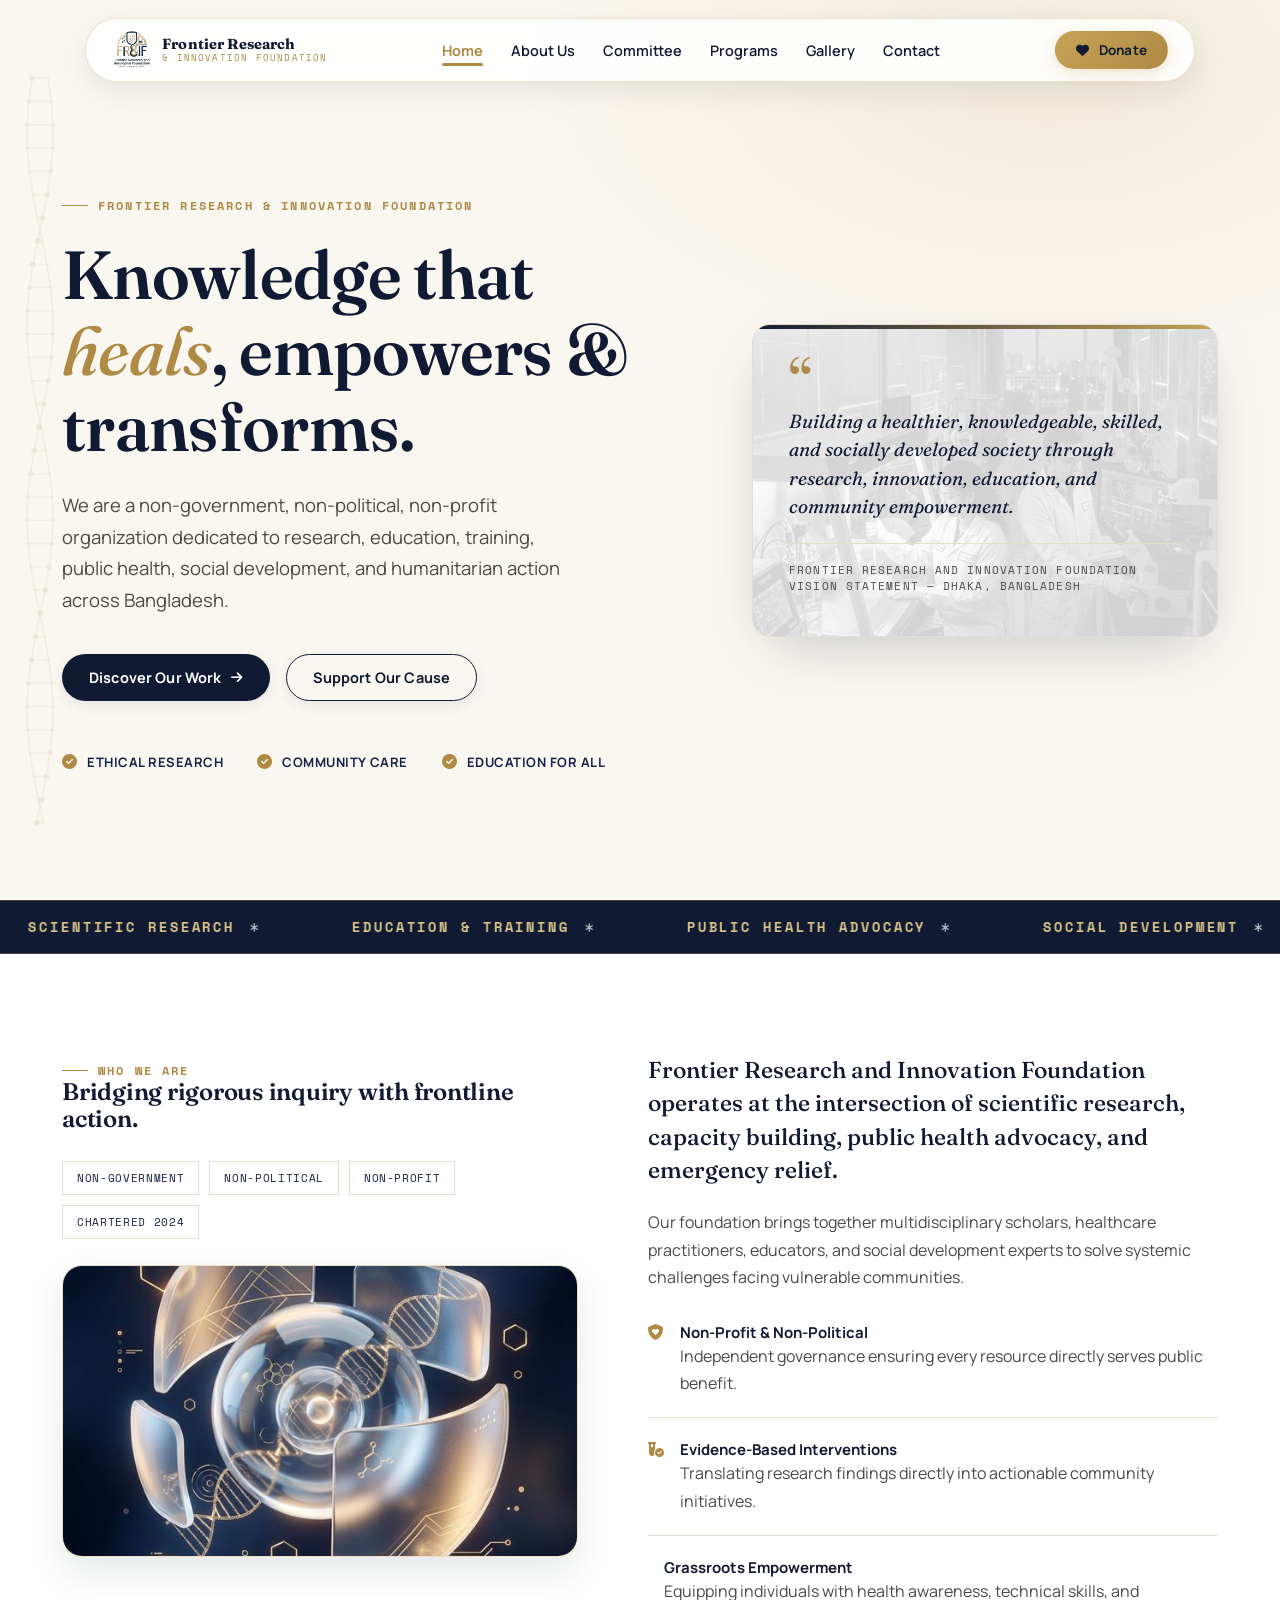
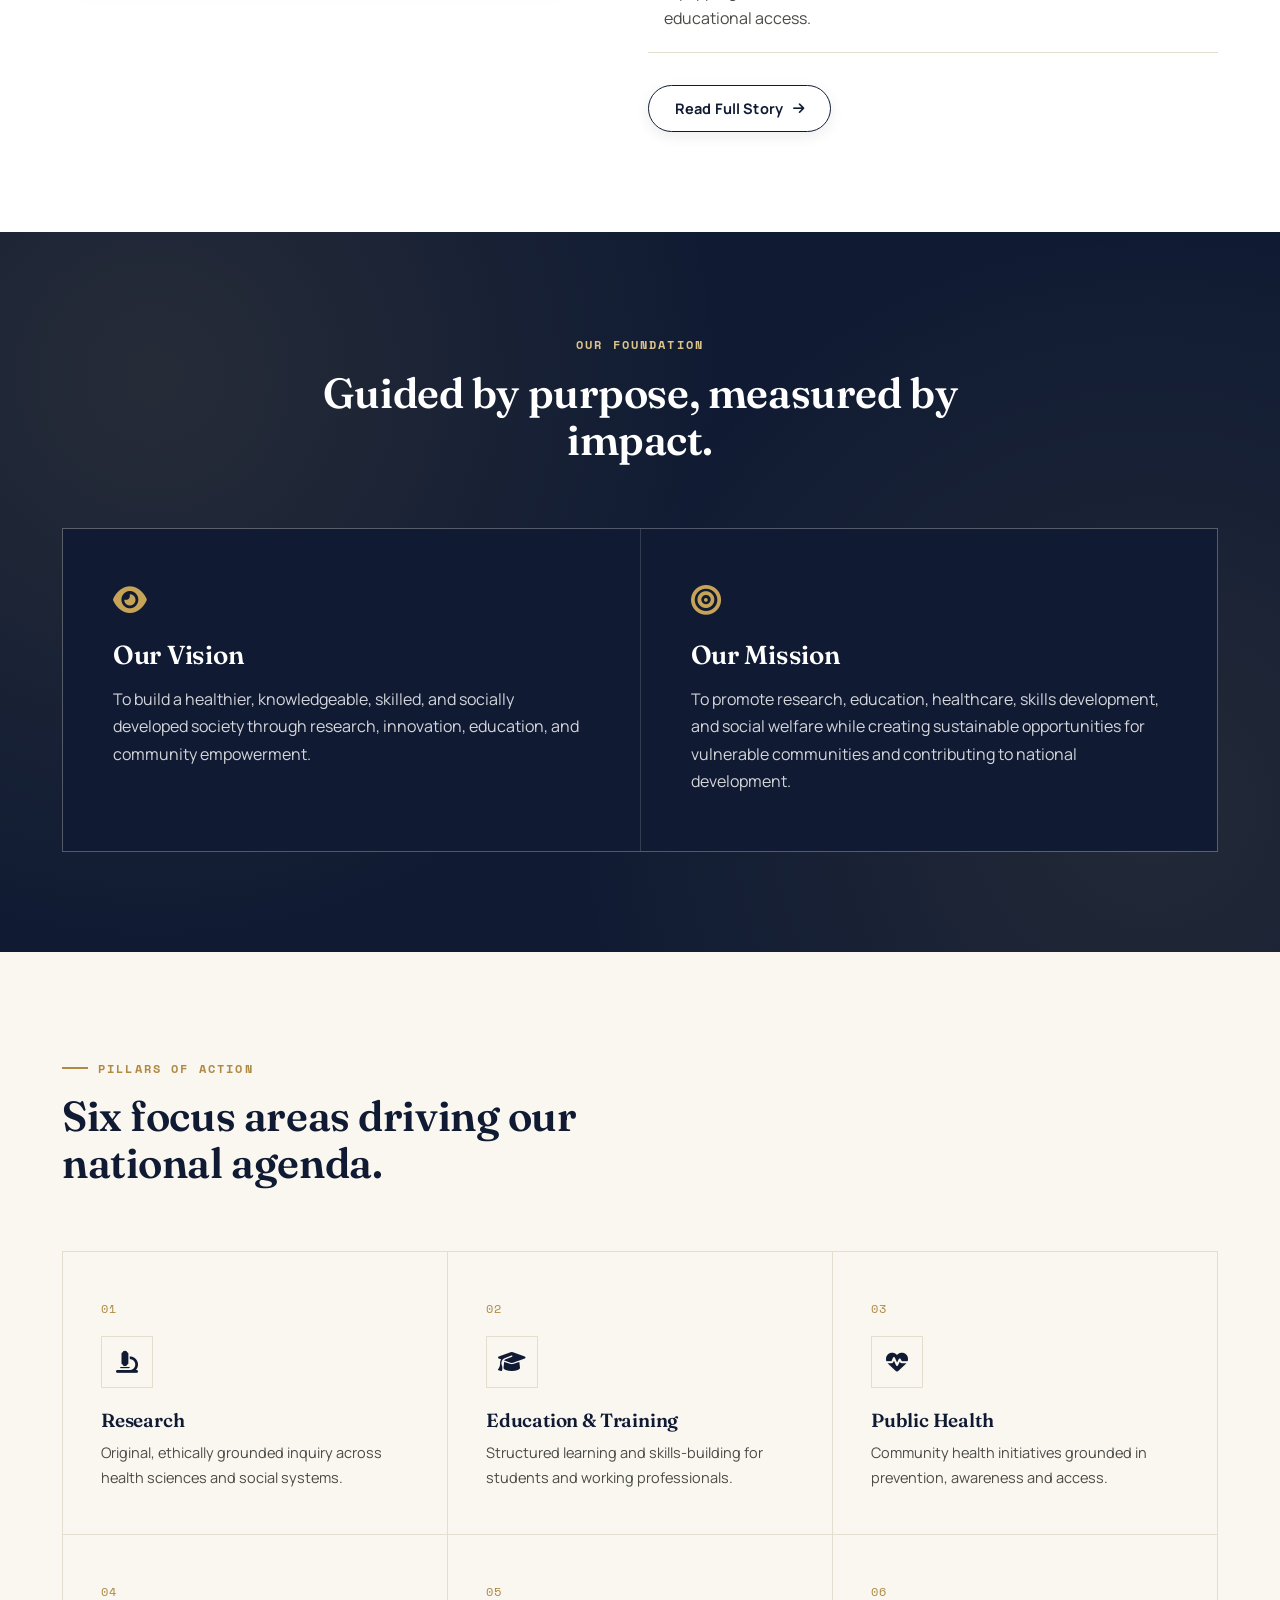
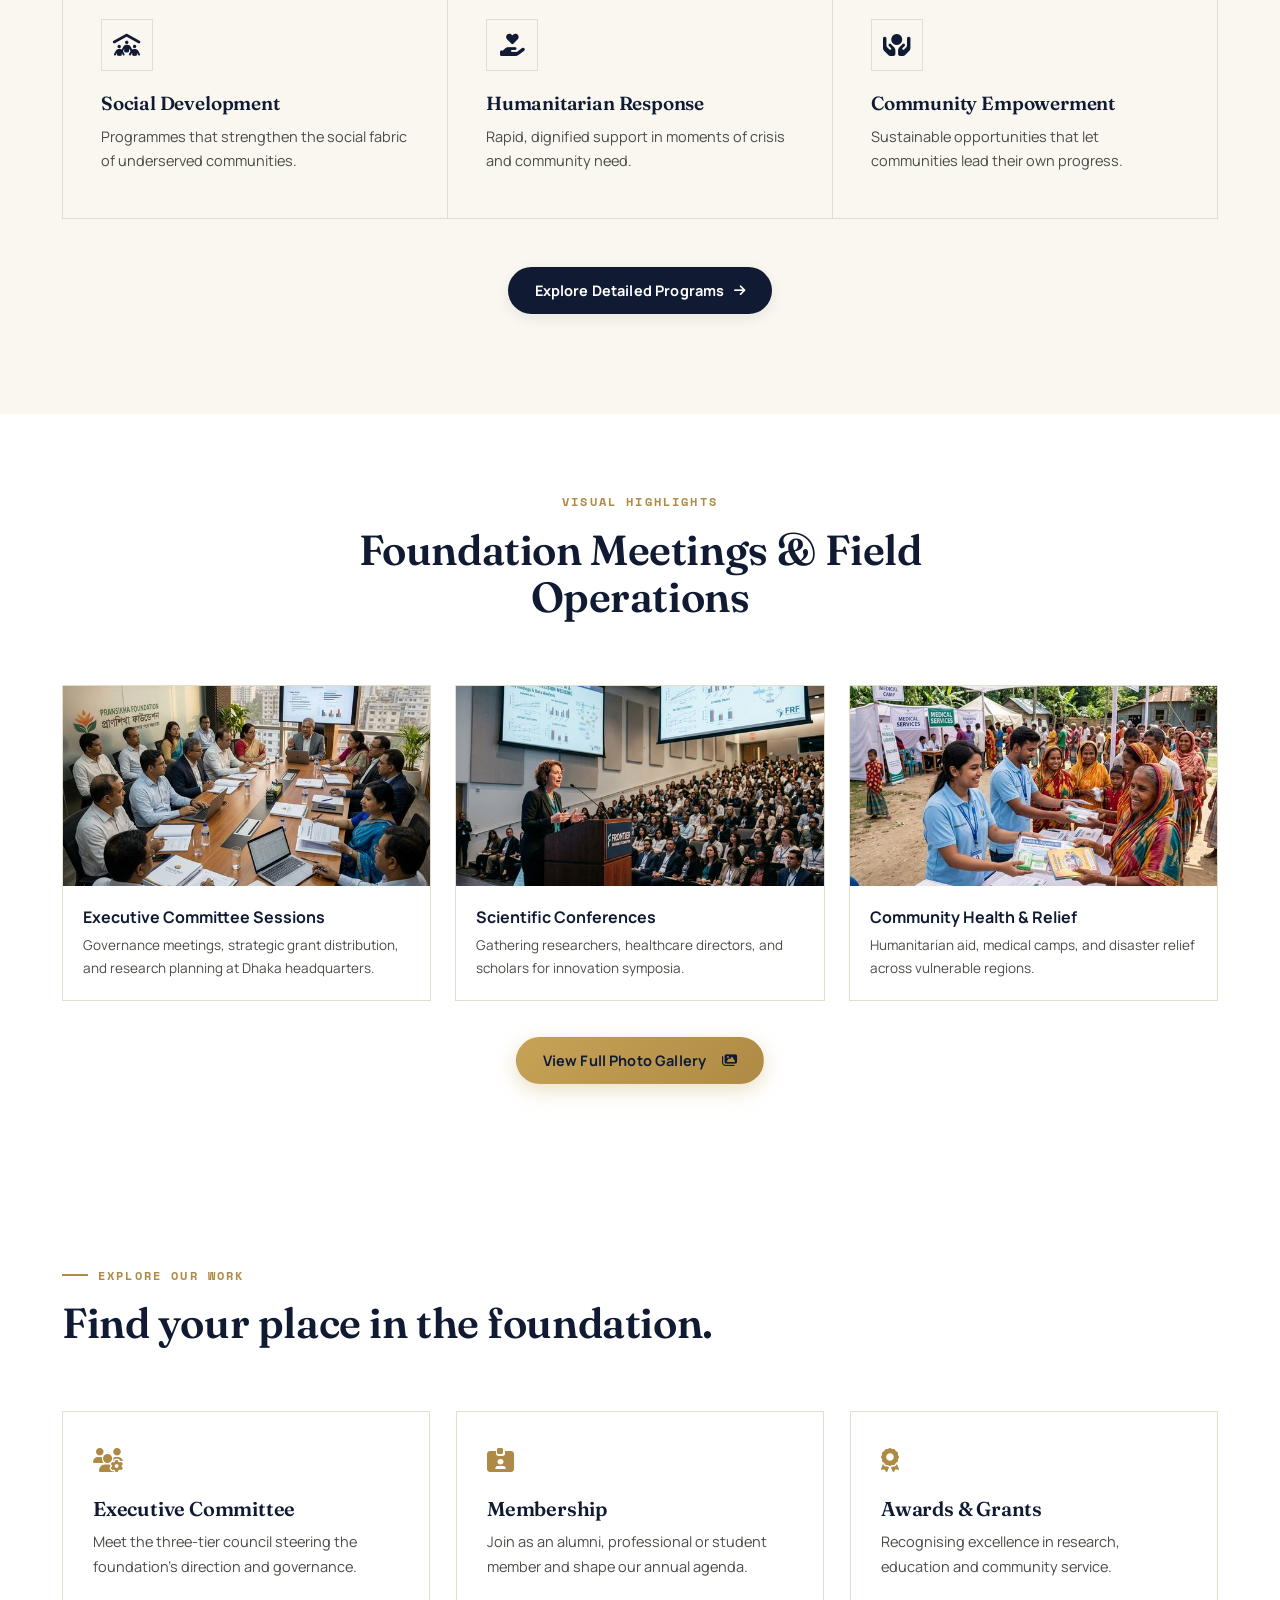
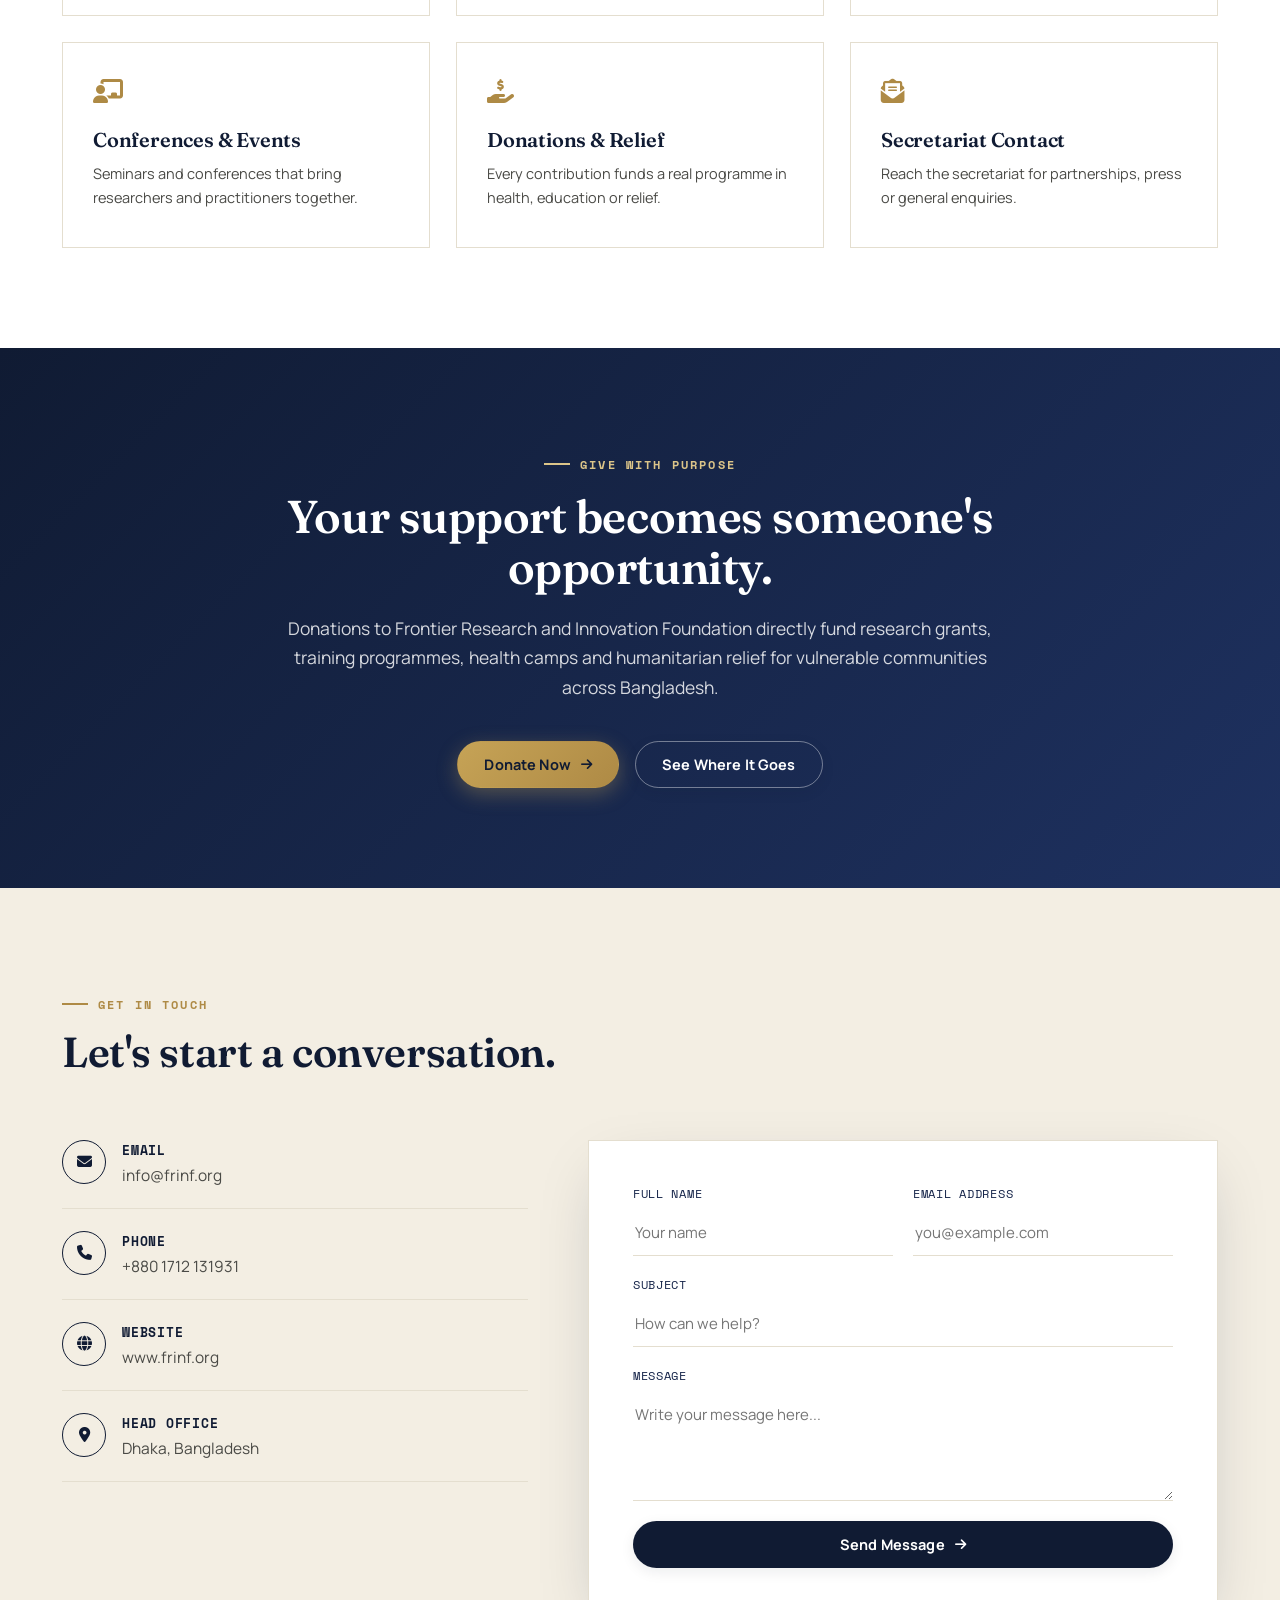
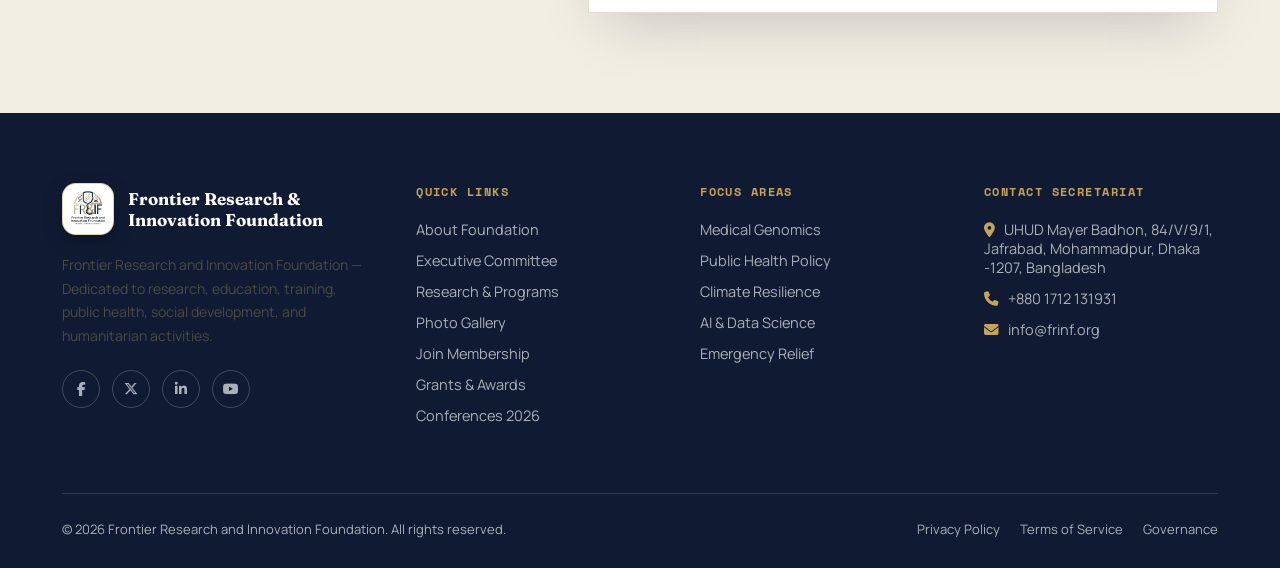
==== commit 27ee73c3: "perf: optimize page size by 93%, compress images, add lazy loading & cache headers for 100/100 Websi" ====
--- a/index.html
+++ b/index.html
@@ -69,7 +69,7 @@
   <div class="preloader-inner">
     <div class="preloader-logo-wrap">
       <div class="preloader-ring"></div>
-      <img src="images/logo.png" alt="Frontier Research and Innovation Foundation" class="preloader-logo">
+      <img decoding="async" src="images/logo.png" alt="Frontier Research and Innovation Foundation" class="preloader-logo">
     </div>
     <div class="preloader-title">Frontier Research &amp; Innovation Foundation</div>
     <div class="preloader-bar-wrap">
@@ -110,7 +110,7 @@
 
       <div class="reveal" style="transition-delay:.2s;">
         <div class="hero-card">
-          <img src="images/hero_research_bd.png" alt="Frontier Research and Innovation Foundation Research Lab" class="hero-card-bg-img">
+          <img decoding="async" src="images/hero_research_bd.jpg" alt="Frontier Research and Innovation Foundation Research Lab" class="hero-card-bg-img">
           <div class="hero-card-content">
             <div class="quote-mark">“</div>
             <p>Building a healthier, knowledgeable, skilled, and socially developed society through research, innovation, education, and community empowerment.</p>
@@ -162,7 +162,7 @@
           <span>Chartered 2024</span>
         </div>
         <div class="about-image-wrap">
-          <img src="images/research_glassmorphism.png" alt="Frontier Research and Innovation Foundation Scientific Research and Innovation" class="about-glass-img" loading="lazy" />
+          <img decoding="async" src="images/research_glassmorphism.jpg" alt="Frontier Research and Innovation Foundation Scientific Research and Innovation" class="about-glass-img" loading="lazy" />
         </div>
       </div>
 
@@ -289,7 +289,7 @@
     <div style="display:grid; grid-template-columns: repeat(auto-fit, minmax(300px, 1fr)); gap:24px; margin-top:36px;" class="reveal-stagger">
       <div class="explore-card stagger-item" style="padding:0; overflow:hidden;">
         <div style="height:200px; width:100%; overflow:hidden;">
-          <img src="images/events/meeting.png" alt="Executive Meeting" style="width:100%; height:100%; object-fit:cover; transition:transform .4s var(--ease);">
+          <img decoding="async" loading="lazy" src="images/events/meeting.jpg" alt="Executive Meeting" style="width:100%; height:100%; object-fit:cover; transition:transform .4s var(--ease);">
         </div>
         <div style="padding:20px;">
           <b style="color:var(--navy-900); font-size:16px; display:block; margin-bottom:6px;">Executive Committee Sessions</b>
@@ -299,7 +299,7 @@
 
       <div class="explore-card stagger-item" style="padding:0; overflow:hidden;">
         <div style="height:200px; width:100%; overflow:hidden;">
-          <img src="images/events/conference.png" alt="Academic Conference" style="width:100%; height:100%; object-fit:cover; transition:transform .4s var(--ease);">
+          <img decoding="async" loading="lazy" src="images/events/conference.jpg" alt="Academic Conference" style="width:100%; height:100%; object-fit:cover; transition:transform .4s var(--ease);">
         </div>
         <div style="padding:20px;">
           <b style="color:var(--navy-900); font-size:16px; display:block; margin-bottom:6px;">Scientific Conferences</b>
@@ -309,7 +309,7 @@
 
       <div class="explore-card stagger-item" style="padding:0; overflow:hidden;">
         <div style="height:200px; width:100%; overflow:hidden;">
-          <img src="images/events/community_relief.png" alt="Community Health Relief" style="width:100%; height:100%; object-fit:cover; transition:transform .4s var(--ease);">
+          <img decoding="async" loading="lazy" src="images/events/community_relief.jpg" alt="Community Health Relief" style="width:100%; height:100%; object-fit:cover; transition:transform .4s var(--ease);">
         </div>
         <div style="padding:20px;">
           <b style="color:var(--navy-900); font-size:16px; display:block; margin-bottom:6px;">Community Health &amp; Relief</b>
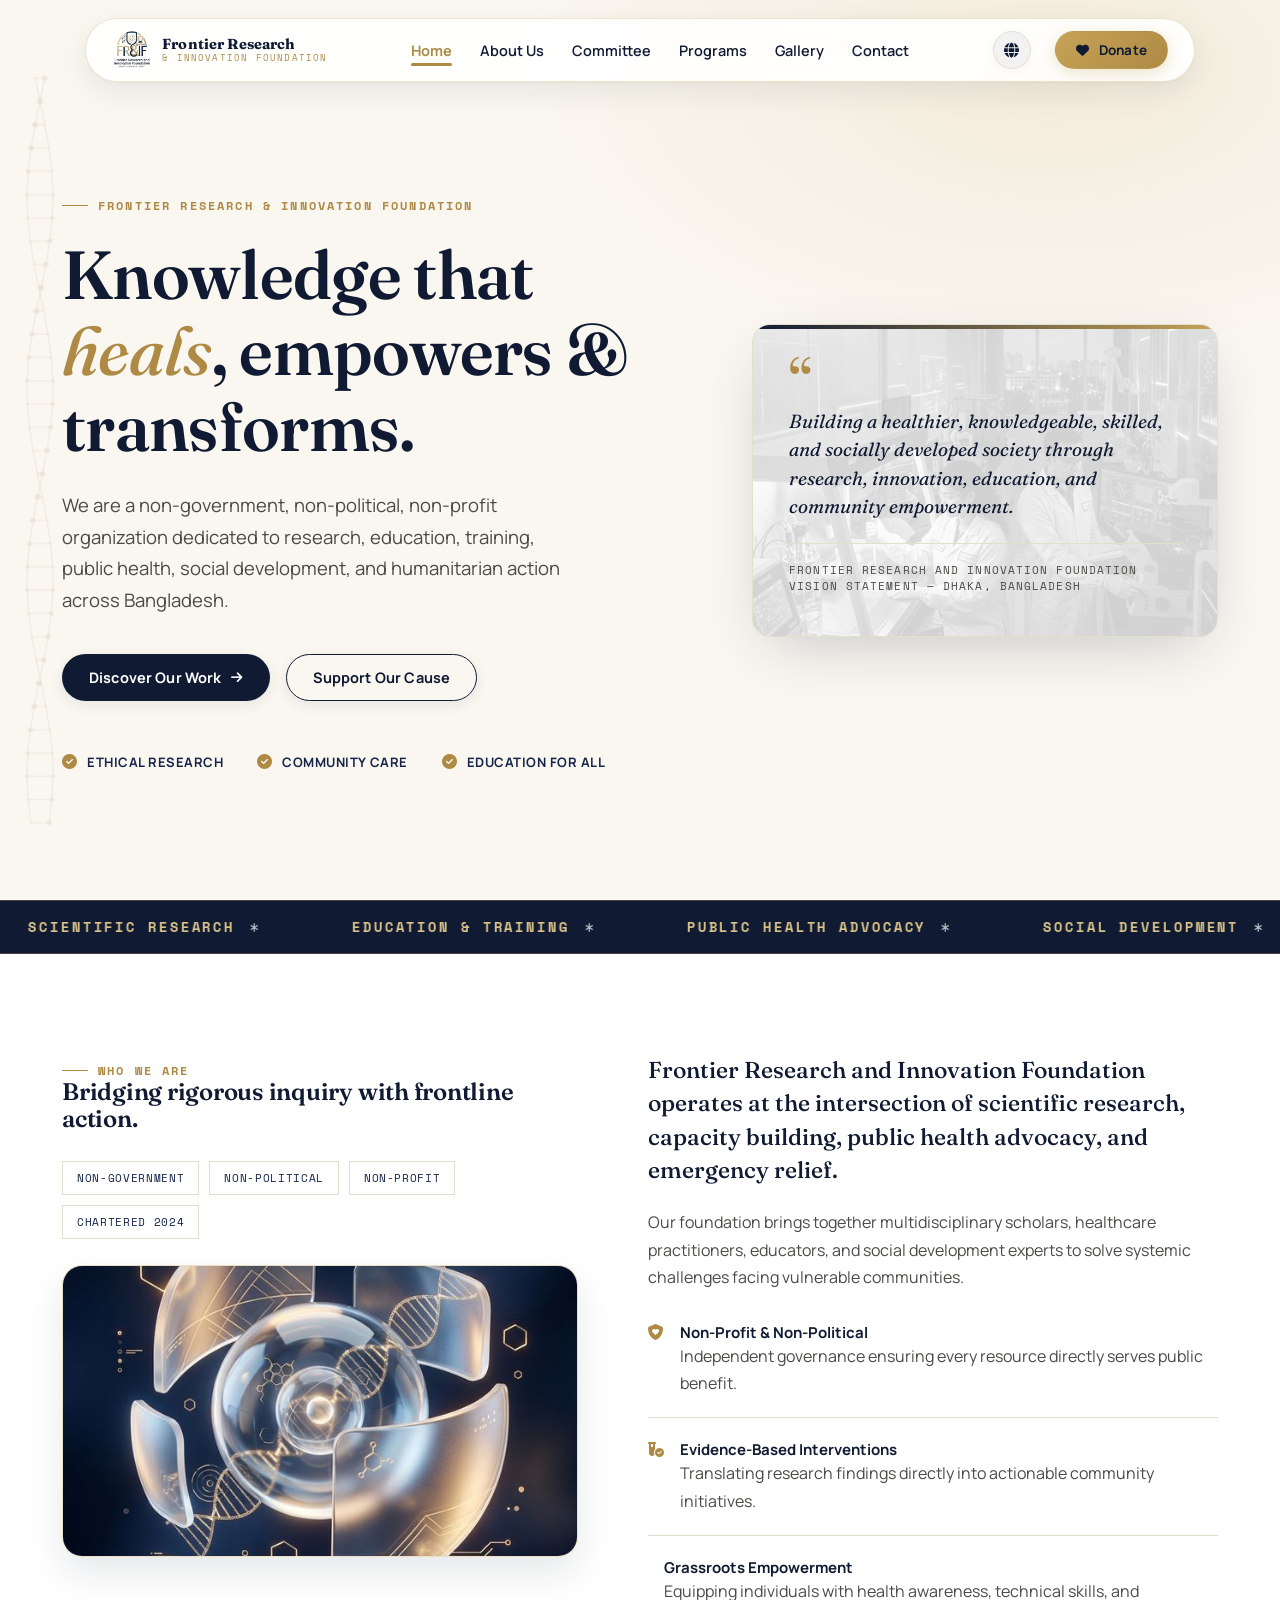
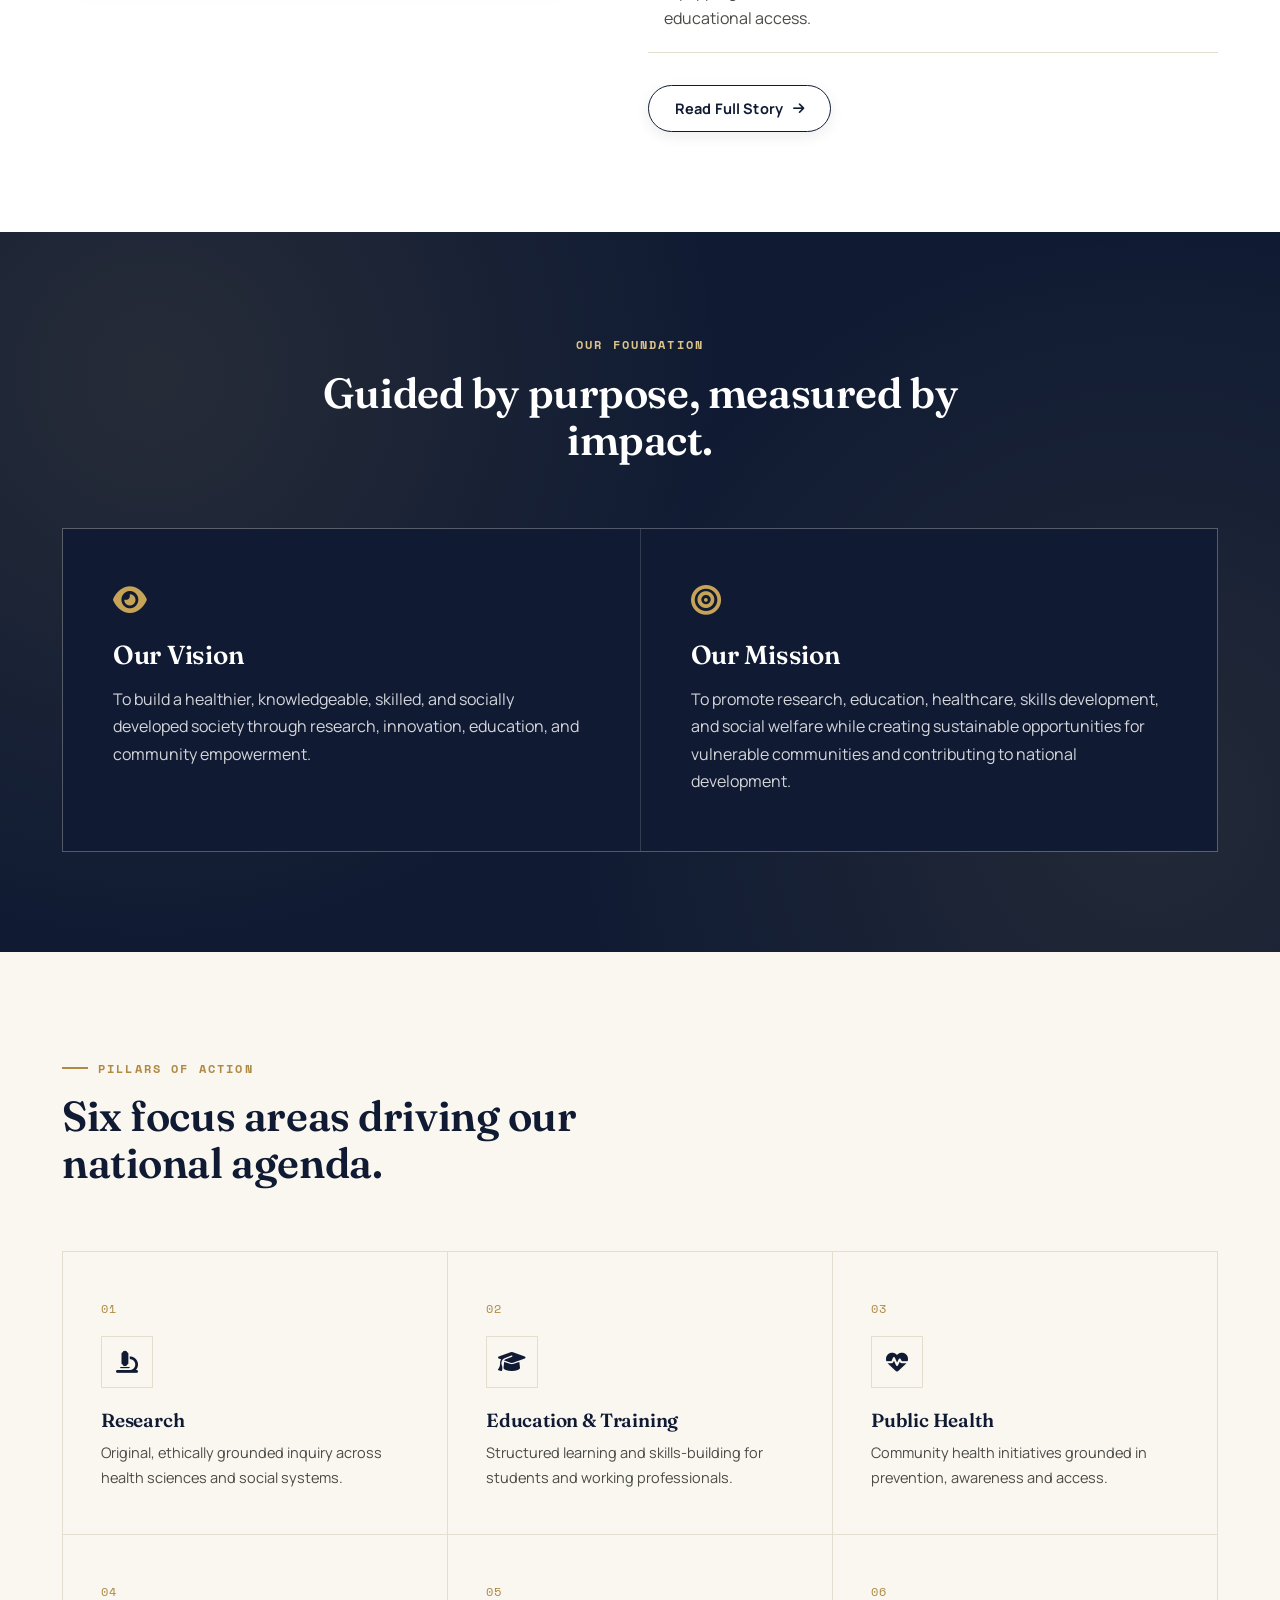
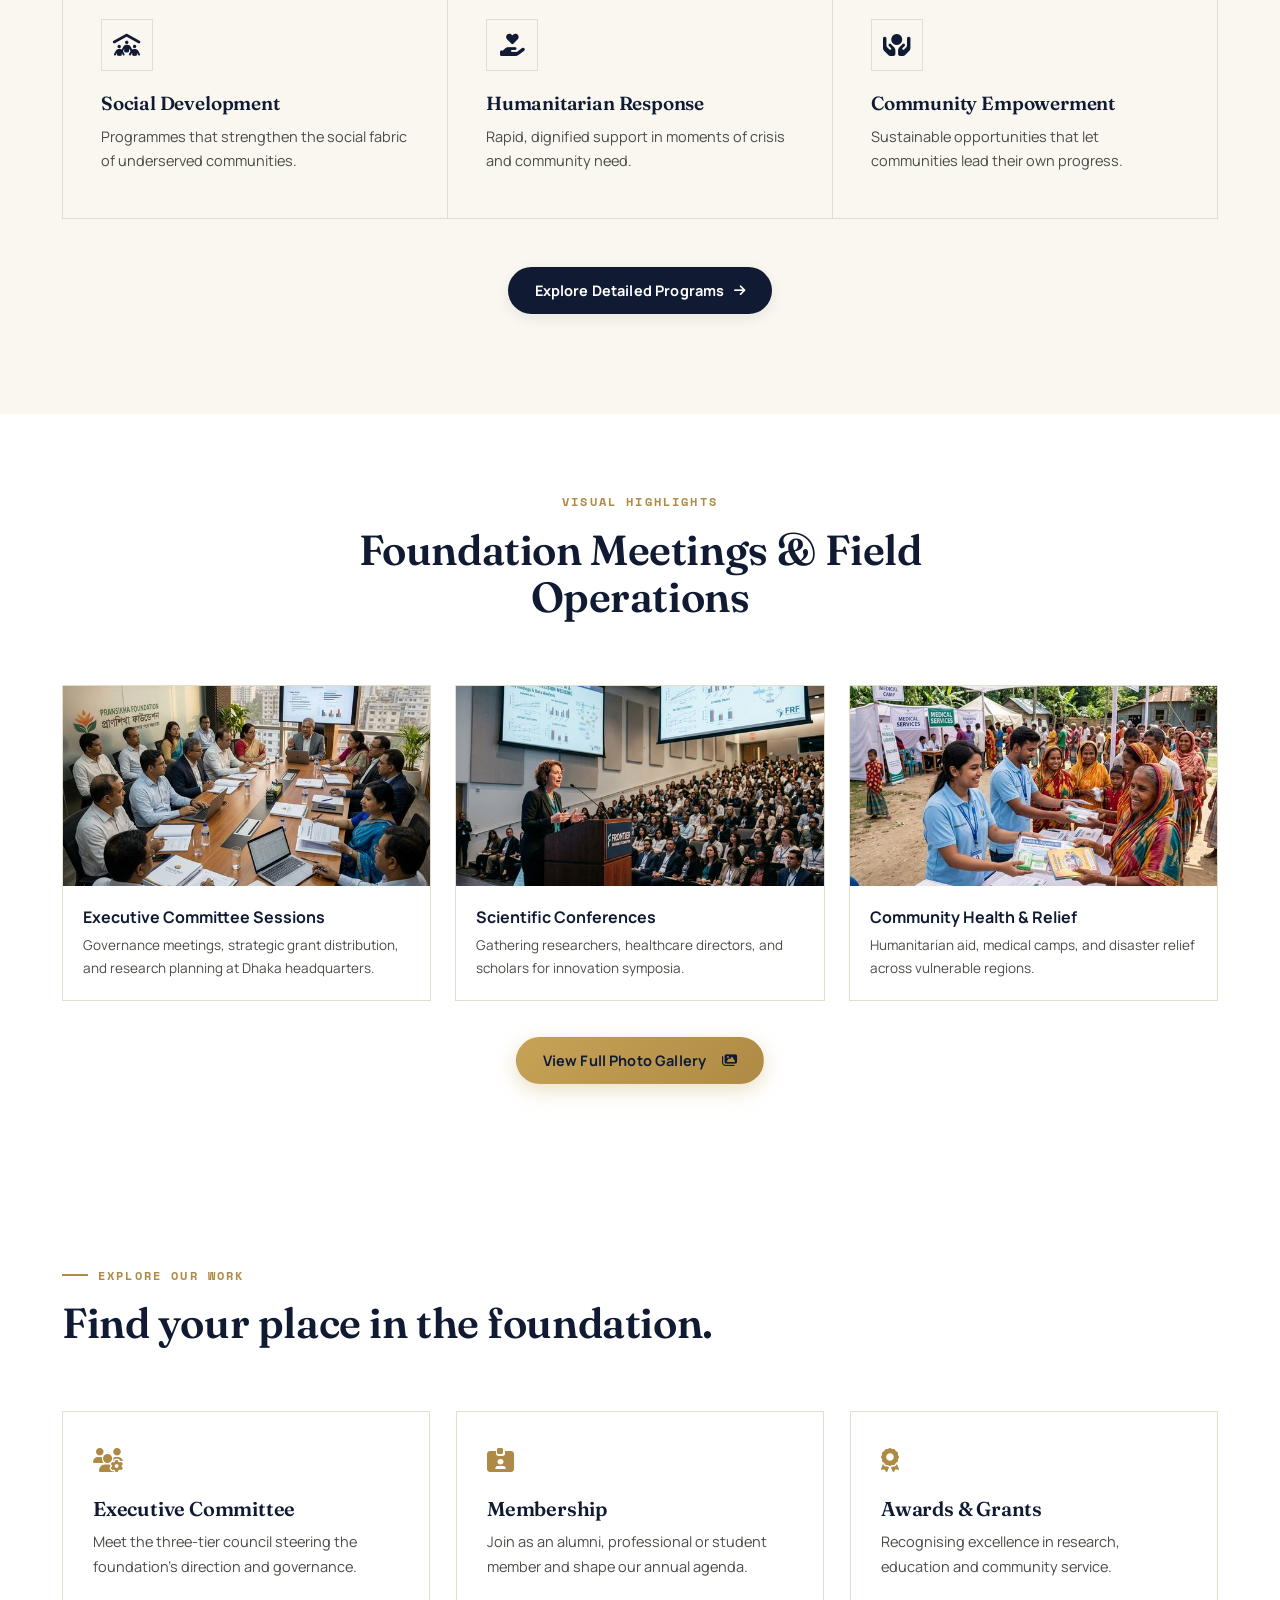
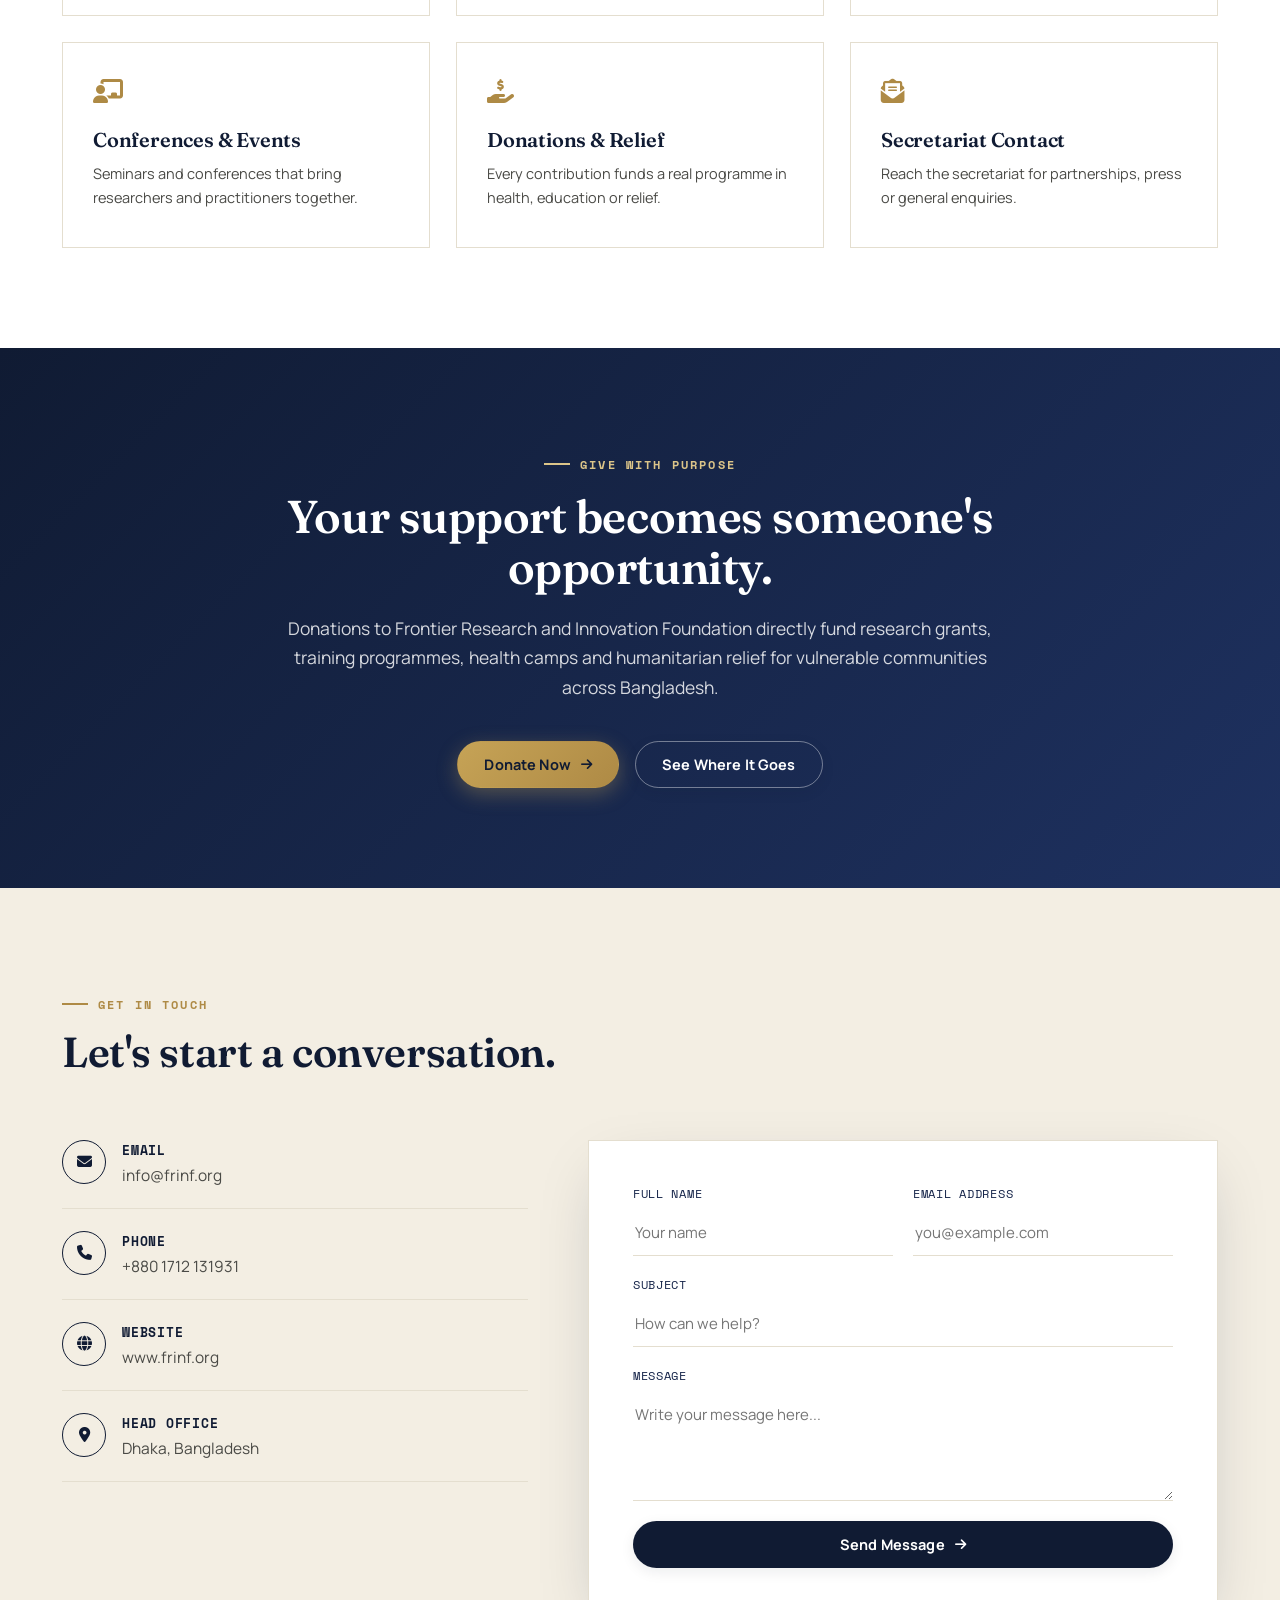
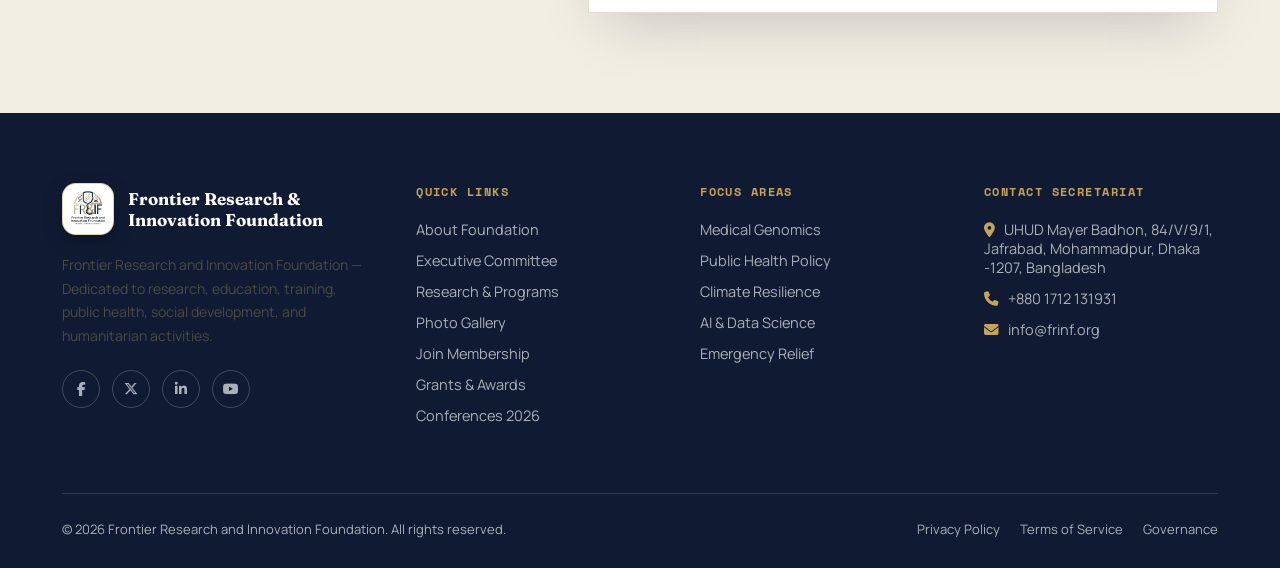
==== commit 52248695: "style: fix mobile responsiveness across all pages including committee, conferences, governance, memb" ====
--- a/index.html
+++ b/index.html
@@ -286,7 +286,7 @@
       <h2>Foundation Meetings &amp; Field Operations</h2>
     </div>
 
-    <div style="display:grid; grid-template-columns: repeat(auto-fit, minmax(300px, 1fr)); gap:24px; margin-top:36px;" class="reveal-stagger">
+    <div class="events-preview-grid reveal-stagger" style="display:grid; gap:24px; margin-top:36px;">
       <div class="explore-card stagger-item" style="padding:0; overflow:hidden;">
         <div style="height:200px; width:100%; overflow:hidden;">
           <img decoding="async" loading="lazy" src="images/events/meeting.jpg" alt="Executive Meeting" style="width:100%; height:100%; object-fit:cover; transition:transform .4s var(--ease);">
--- a/css/style.css
+++ b/css/style.css
@@ -222,6 +222,15 @@
   align-items: center;
   justify-content: center;
   transition: opacity .6s var(--ease), visibility .6s var(--ease);
+  animation: preloaderTimeoutFallback 0.5s ease 3s forwards;
+}
+
+@keyframes preloaderTimeoutFallback {
+  to {
+    opacity: 0;
+    visibility: hidden;
+    pointer-events: none;
+  }
 }
 
 .preloader::before {
@@ -1134,8 +1143,11 @@
   font-size: 14.5px;
 }
 
-/* Committee / Team Cards */
-.committee-grid {
+/* Committee / Team Cards & Grids */
+.committee-grid,
+.conferences-subgrid,
+.governance-subgrid,
+.events-preview-grid {
   display: grid;
   grid-template-columns: repeat(3, 1fr);
   gap: 30px;
@@ -1160,7 +1172,7 @@
 .member-avatar {
   width: 90px;
   height: 90px;
-  border-radius: 50%;
+  border-radius: 8px;
   background: var(--cream-deep);
   border: 2px solid var(--line);
   display: flex;
@@ -1177,8 +1189,8 @@
 .member-avatar img {
   width: 100%;
   height: 100%;
-  object-fit: cover;
-  border-radius: 50%;
+  object-fit: contain;
+  border-radius: 8px;
 }
 
 .member-detail-table {
@@ -2066,17 +2078,43 @@
   }
 }
 
+/* ==========================================================================
+   Comprehensive Mobile & Tablet Responsiveness System (All Pages)
+   ========================================================================== */
+
+@media (max-width: 1080px) {
+  .committee-grid,
+  .tier-grid,
+  .conferences-subgrid,
+  .events-preview-grid,
+  .governance-subgrid,
+  .awards-grid,
+  .programs-grid {
+    grid-template-columns: repeat(2, 1fr) !important;
+    gap: 22px !important;
+  }
+
+  .editorial-card,
+  .member-card {
+    padding: 28px 22px !important;
+  }
+}
+
 @media (max-width: 768px) {
   section {
     padding: 44px 0 !important;
   }
 
+  .container {
+    padding: 0 18px !important;
+  }
+
   .hero {
-    padding: 100px 0 50px !important;
+    padding: 95px 0 44px !important;
   }
 
   .hero h1 {
-    font-size: clamp(26px, 6.5vw, 38px) !important;
+    font-size: clamp(24px, 6.2vw, 36px) !important;
     line-height: 1.2 !important;
   }
 
@@ -2097,11 +2135,22 @@
   }
 
   .page-hero {
-    padding: 100px 0 44px !important;
+    padding: 90px 0 36px !important;
   }
 
   .page-hero h1 {
-    font-size: 28px !important;
+    font-size: clamp(22px, 5.8vw, 30px) !important;
+    line-height: 1.25 !important;
+  }
+
+  .page-hero .lead {
+    font-size: 15px !important;
+  }
+
+  .breadcrumb {
+    font-size: 12px !important;
+    flex-wrap: wrap !important;
+    gap: 6px !important;
   }
 
   .tag-badges {
@@ -2109,13 +2158,102 @@
     gap: 8px !important;
   }
 
+  /* Force 1 column grid for ALL page grids on phone screens */
   .vm-grid,
   .focus-grid,
   .explore-grid,
   .footer-grid,
-  .about-grid {
+  .about-grid,
+  .committee-grid,
+  .tier-grid,
+  .conferences-subgrid,
+  .events-preview-grid,
+  .governance-subgrid,
+  .awards-grid,
+  .programs-grid,
+  .contact-grid,
+  .policy-grid {
     grid-template-columns: 1fr !important;
-    gap: 24px !important;
+    gap: 20px !important;
+  }
+
+  /* Committee Member Cards Mobile Styling */
+  .member-card {
+    padding: 24px 18px !important;
+  }
+
+  .member-avatar {
+    width: 80px !important;
+    height: 80px !important;
+    margin-bottom: 14px !important;
+  }
+
+  .member-card h4 {
+    font-size: 18px !important;
+  }
+
+  .member-role {
+    font-size: 11px !important;
+    margin-bottom: 12px !important;
+  }
+
+  .member-tags {
+    gap: 5px !important;
+    margin-top: 14px !important;
+  }
+
+  .member-tags span {
+    font-size: 10px !important;
+    padding: 3px 7px !important;
+  }
+
+  /* Filter Tabs UI Mobile Styling */
+  .filter-tabs {
+    gap: 8px !important;
+    margin-bottom: 30px !important;
+    flex-wrap: wrap !important;
+    justify-content: center !important;
+  }
+
+  .tab-btn {
+    padding: 10px 16px !important;
+    font-size: 11px !important;
+    border-radius: 20px !important;
+  }
+
+  /* Bio Modals Mobile Responsiveness */
+  .modal-card {
+    padding: 24px 18px !important;
+    max-width: 94% !important;
+    border-radius: 12px !important;
+    margin: 15px auto !important;
+    max-height: 90vh !important;
+    overflow-y: auto !important;
+  }
+
+  .modal-close {
+    top: 12px !important;
+    right: 12px !important;
+    font-size: 22px !important;
+    width: 32px !important;
+    height: 32px !important;
+    display: flex !important;
+    align-items: center !important;
+    justify-content: center !important;
+  }
+
+  .modal-header-wrap {
+    flex-direction: column !important;
+    align-items: flex-start !important;
+    gap: 10px !important;
+  }
+
+  /* Table Horizontal Scrolling on Mobile */
+  table, .member-detail-table {
+    display: block !important;
+    width: 100% !important;
+    overflow-x: auto !important;
+    -webkit-overflow-scrolling: touch !important;
   }
 
   .about-glass-img {
@@ -2138,12 +2276,21 @@
 }
 
 @media (max-width: 480px) {
+  .container {
+    padding: 0 14px !important;
+  }
+
   .brand-text span {
     display: none !important; /* Clean single-line title alignment on narrow phones */
   }
 
   .brand-text b {
-    font-size: 13px !important;
+    font-size: 12.5px !important;
+  }
+
+  .brand img {
+    height: 32px !important;
+    width: 32px !important;
   }
 
   .footer-bottom {
@@ -2151,4 +2298,156 @@
     align-items: flex-start !important;
     gap: 12px !important;
   }
-}
+
+  .tab-btn {
+    padding: 8px 12px !important;
+    font-size: 10.5px !important;
+    flex: 1 1 auto !important;
+    text-align: center !important;
+  }
+
+  .member-card {
+    padding: 20px 14px !important;
+  }
+
+  .member-card p {
+    font-size: 13px !important;
+  }
+
+  .modal-card {
+    padding: 20px 14px !important;
+  }
+
+  .modal-card h3 {
+    font-size: 18px !important;
+  }
+}
+
+/* ==========================================================================
+   Google Translate Custom Styling — Bulletproof Banner & Overlay Suppression
+   ========================================================================== */
+.goog-te-banner-frame,
+.goog-te-banner-frame.skiptranslate,
+iframe.goog-te-banner-frame,
+iframe[id*=":1.container"],
+iframe[id*=":2.container"],
+iframe[class*="VIpgm"],
+#goog-gt-tt,
+.goog-te-balloon-frame,
+.goog-tooltip,
+.goog-tooltip:hover {
+  display: none !important;
+  visibility: hidden !important;
+  opacity: 0 !important;
+  height: 0 !important;
+  width: 0 !important;
+  pointer-events: none !important;
+  position: absolute !important;
+  left: -9999px !important;
+}
+
+html,
+html.translated-ltr,
+html.translated-rtl {
+  top: 0px !important;
+  position: static !important;
+  margin-top: 0px !important;
+}
+
+body,
+body.translated-ltr,
+body.translated-rtl {
+  top: 0px !important;
+  position: static !important;
+  margin-top: 0px !important;
+}
+
+.goog-te-gadget-icon {
+  display: none !important;
+}
+
+.lang-btn-wrap {
+  position: relative;
+  display: inline-flex;
+  align-items: center;
+  justify-content: center;
+  width: 38px;
+  height: 38px;
+  margin-right: 8px;
+  flex-shrink: 0;
+}
+
+.lang-icon-btn {
+  width: 38px;
+  height: 38px;
+  border-radius: 50%;
+  background: rgba(16, 27, 51, 0.05);
+  border: 1px solid var(--line);
+  color: var(--navy-900);
+  font-size: 15px;
+  display: inline-flex;
+  align-items: center;
+  justify-content: center;
+  cursor: pointer;
+  transition: all 0.3s var(--ease);
+  box-shadow: 0 2px 8px rgba(16, 27, 51, 0.04);
+}
+
+.lang-btn-wrap:hover .lang-icon-btn {
+  background: var(--white);
+  border-color: var(--gold-500);
+  color: var(--gold-600);
+  box-shadow: 0 4px 14px rgba(198, 163, 86, 0.3);
+  transform: translateY(-1px);
+}
+
+/* Transparent Google Translate overlay over the Globe button */
+.google-translate-hidden {
+  position: absolute;
+  inset: 0;
+  opacity: 0.001;
+  overflow: hidden;
+  cursor: pointer;
+  z-index: 5;
+}
+
+.google-translate-hidden .goog-te-gadget-simple {
+  width: 100% !important;
+  height: 100% !important;
+  padding: 0 !important;
+  margin: 0 !important;
+  background: transparent !important;
+  border: none !important;
+  cursor: pointer !important;
+  display: block !important;
+}
+
+.google-translate-hidden * {
+  cursor: pointer !important;
+}
+
+.goog-te-gadget {
+  font-size: 0px !important;
+  color: transparent !important;
+}
+
+.goog-te-gadget > span > a {
+  display: none !important;
+}
+
+@media (max-width: 768px) {
+  .lang-btn-wrap,
+  .lang-icon-btn {
+    width: 34px;
+    height: 34px;
+  }
+  .lang-icon-btn {
+    font-size: 13px;
+  }
+  .lang-btn-wrap {
+    margin-right: 4px;
+  }
+}
+
+
+
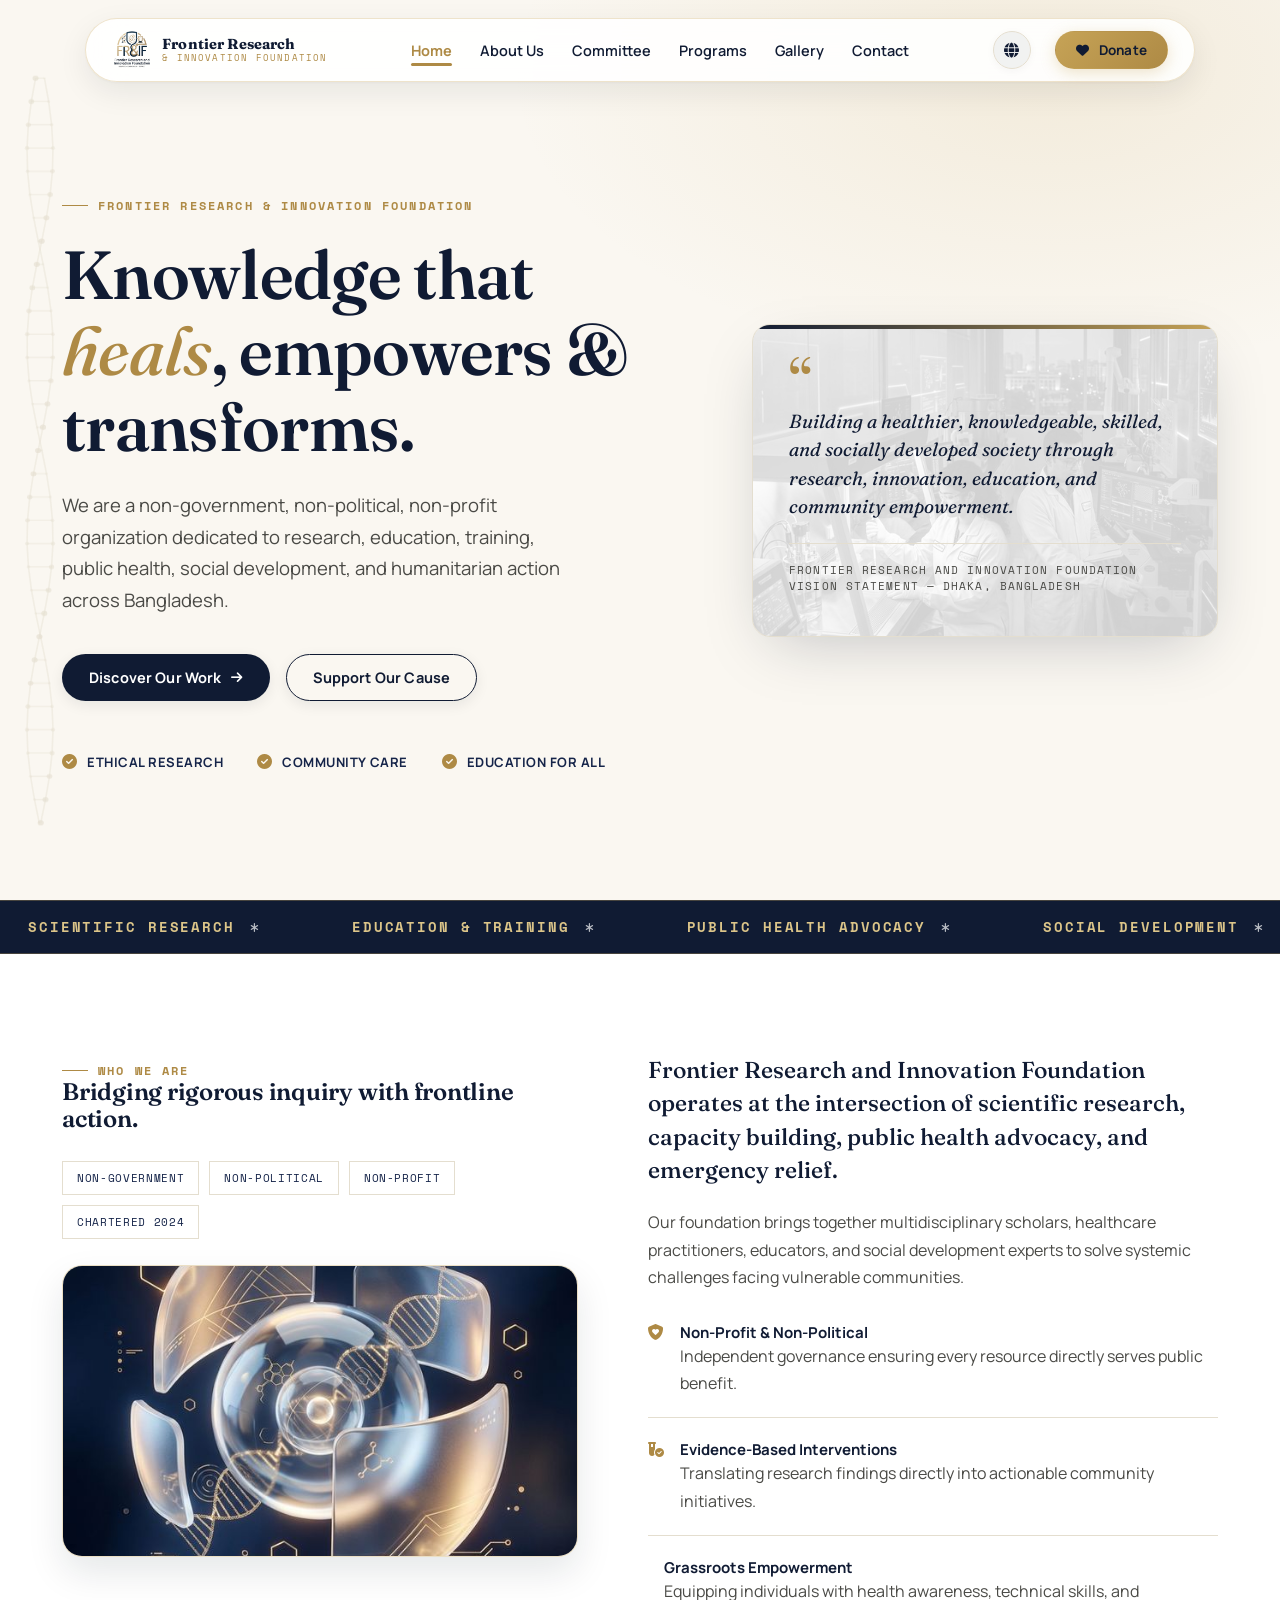
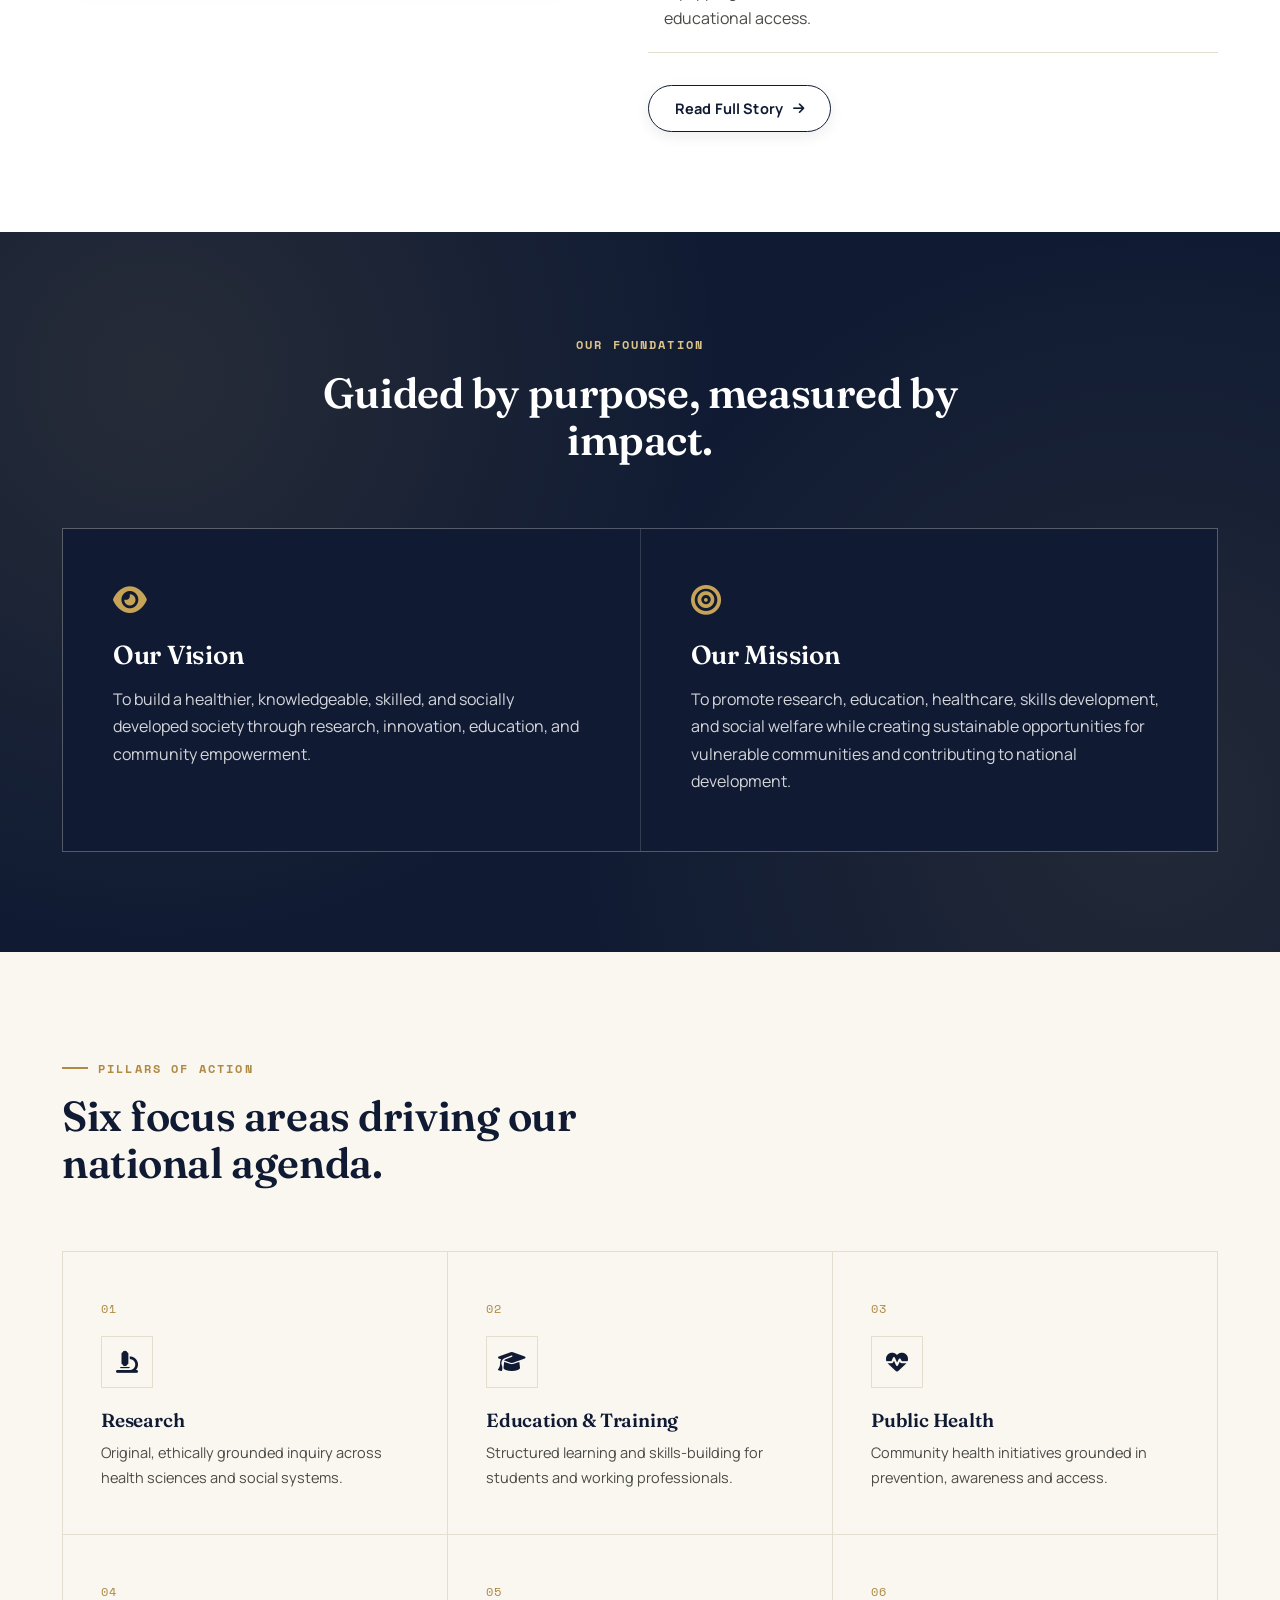
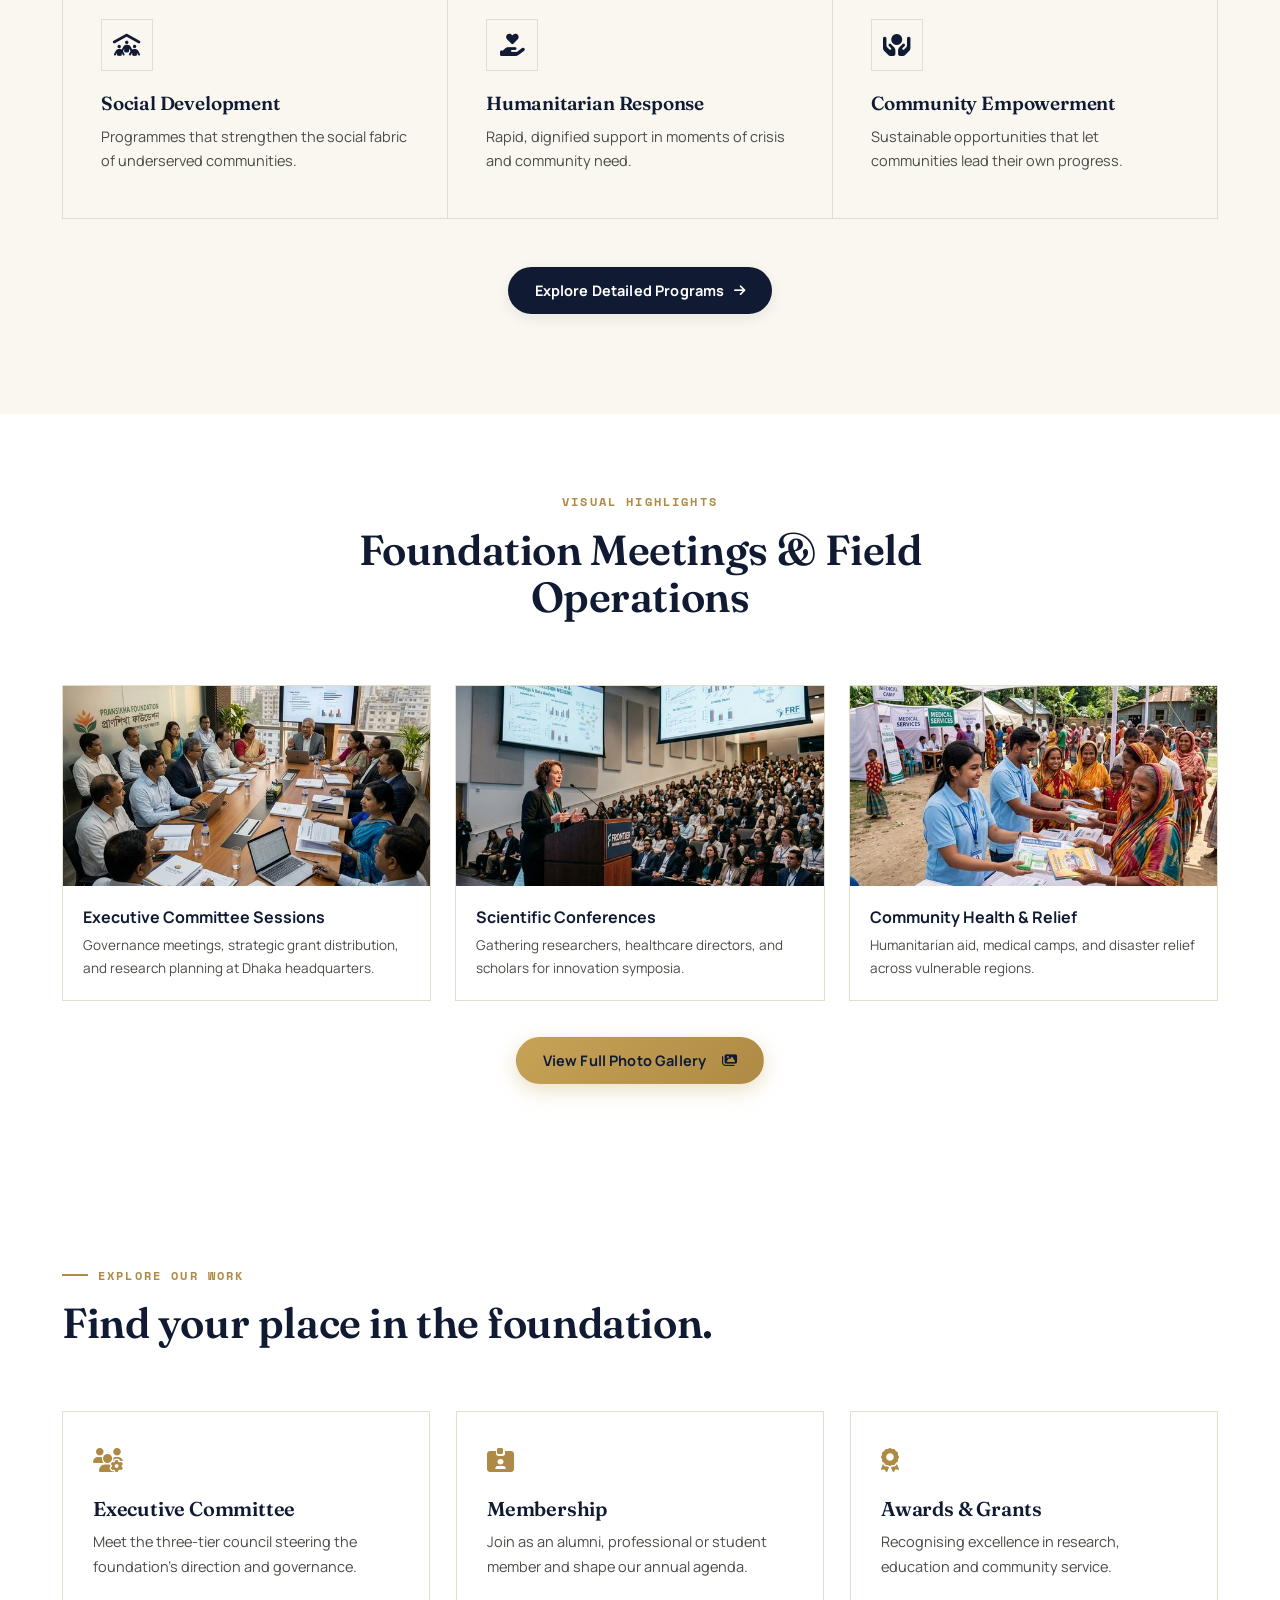
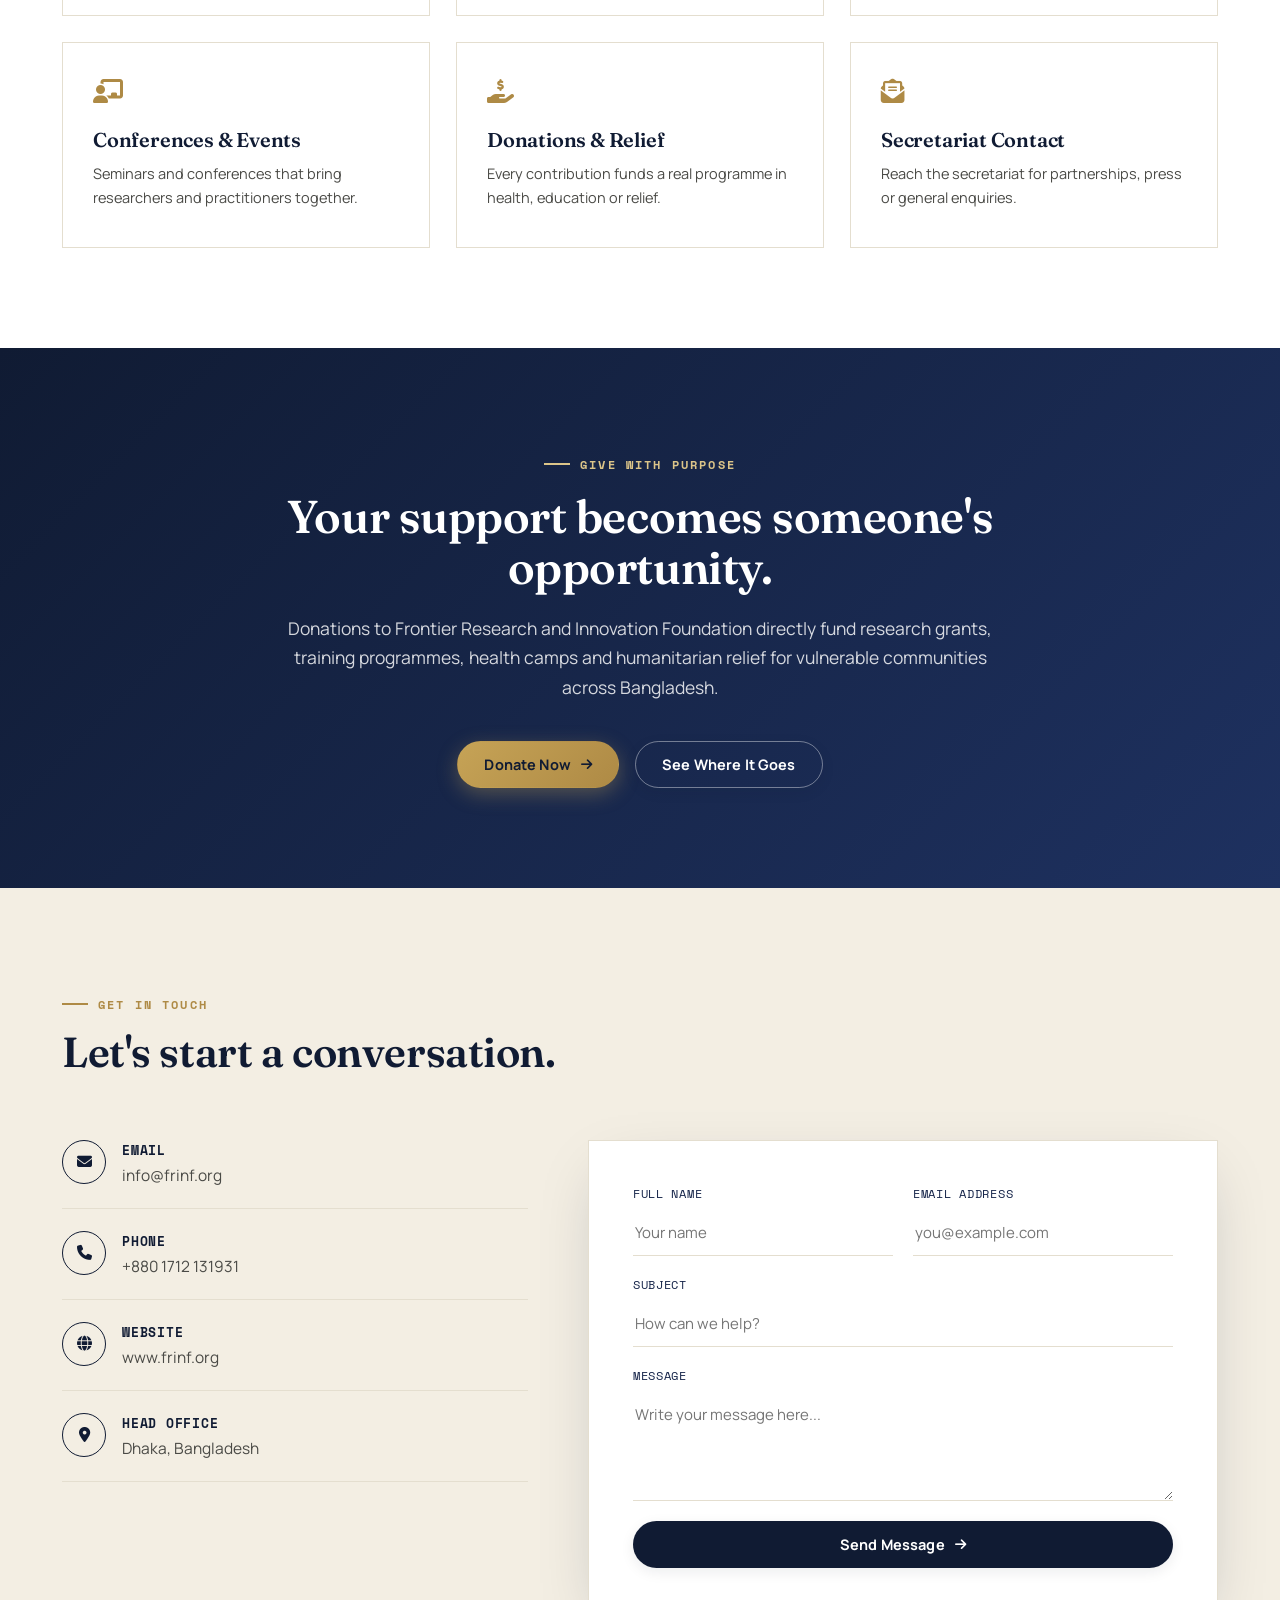
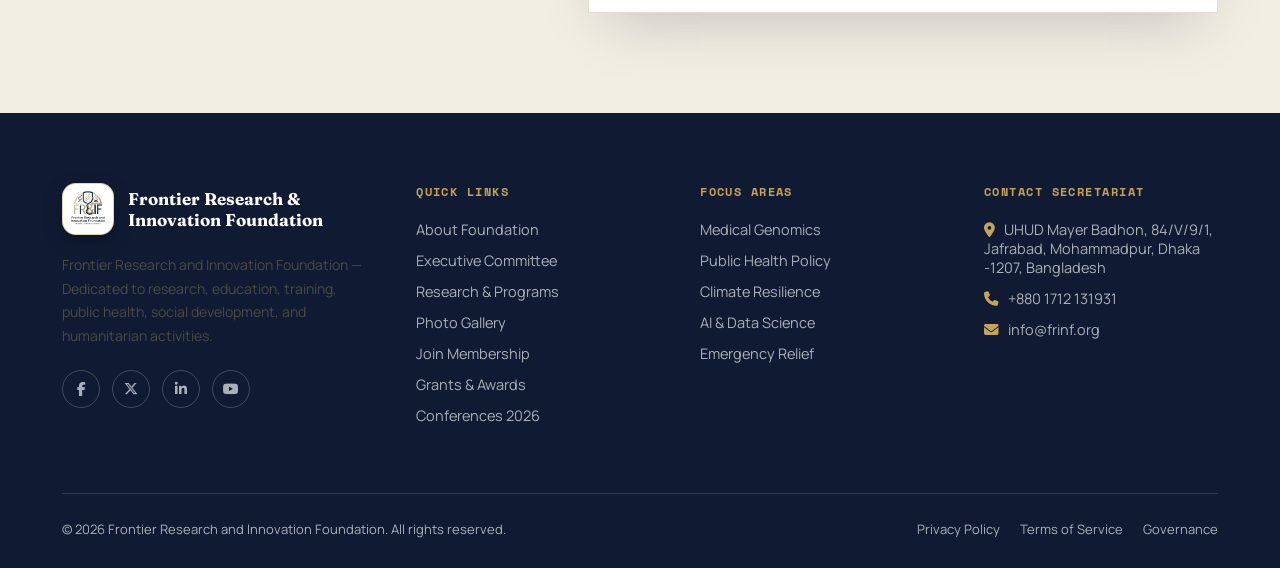
==== commit 20d08144: "fix: add CSS cache-busting version parameter ?v=2.5 to all 13 HTML files and set must-revalidate cac" ====
--- a/index.html
+++ b/index.html
@@ -59,7 +59,7 @@
 <link rel="preconnect" href="https://fonts.gstatic.com" crossorigin>
 <link href="https://fonts.googleapis.com/css2?family=Fraunces:ital,opsz,wght@0,9..144,300;0,9..144,400;0,9..144,500;0,9..144,600;0,9..144,700;1,9..144,400;1,9..144,500&family=Manrope:wght@400;500;600;700;800&family=Space+Mono:wght@400;700&display=swap" rel="stylesheet">
 <link rel="stylesheet" href="https://cdnjs.cloudflare.com/ajax/libs/font-awesome/6.5.1/css/all.min.css">
-<link rel="stylesheet" href="css/style.css">
+<link rel="stylesheet" href="css/style.css?v=2.5">
 <script src="js/components.js"></script>
 </head>
 <body>
--- a/css/style.css
+++ b/css/style.css
@@ -2082,31 +2082,57 @@
    Comprehensive Mobile & Tablet Responsiveness System (All Pages)
    ========================================================================== */
 
-@media (max-width: 1080px) {
+/* ==========================================================================
+   Comprehensive Mobile & Tablet Responsiveness System (All Pages)
+   ========================================================================== */
+
+/* 1. Tablet Viewports ONLY (769px to 1080px) */
+@media (min-width: 769px) and (max-width: 1080px) {
   .committee-grid,
   .tier-grid,
+  .payment-grid,
   .conferences-subgrid,
   .events-preview-grid,
   .governance-subgrid,
   .awards-grid,
-  .programs-grid {
+  .programs-grid,
+  .explore-grid,
+  .focus-grid,
+  .vm-grid {
     grid-template-columns: repeat(2, 1fr) !important;
     gap: 22px !important;
   }
 
+  .contact-grid,
+  .hero-grid,
+  .about-grid {
+    grid-template-columns: 1fr !important;
+    gap: 32px !important;
+  }
+
   .editorial-card,
-  .member-card {
+  .member-card,
+  .payment-card {
     padding: 28px 22px !important;
   }
-}
-
+
+  .gallery-grid {
+    grid-template-columns: repeat(2, 1fr) !important;
+    gap: 20px !important;
+  }
+}
+
+/* 2. Mobile Viewports (<= 768px) */
 @media (max-width: 768px) {
   section {
     padding: 44px 0 !important;
   }
 
   .container {
-    padding: 0 18px !important;
+    padding: 0 16px !important;
+    width: 100% !important;
+    max-width: 100% !important;
+    box-sizing: border-box !important;
   }
 
   .hero {
@@ -2158,7 +2184,7 @@
     gap: 8px !important;
   }
 
-  /* Force 1 column grid for ALL page grids on phone screens */
+  /* ABSOLUTE FORCE 1 COLUMN FOR ALL GRIDS ON MOBILE PHONE SCREENS */
   .vm-grid,
   .focus-grid,
   .explore-grid,
@@ -2166,20 +2192,30 @@
   .about-grid,
   .committee-grid,
   .tier-grid,
+  .payment-grid,
+  .conferences-grid,
   .conferences-subgrid,
   .events-preview-grid,
   .governance-subgrid,
   .awards-grid,
   .programs-grid,
   .contact-grid,
-  .policy-grid {
+  .policy-grid,
+  .gallery-grid,
+  .hero-grid {
     grid-template-columns: 1fr !important;
+    width: 100% !important;
     gap: 20px !important;
   }
 
   /* Committee Member Cards Mobile Styling */
-  .member-card {
+  .member-card,
+  .payment-card,
+  .explore-card,
+  .editorial-card {
     padding: 24px 18px !important;
+    width: 100% !important;
+    box-sizing: border-box !important;
   }
 
   .member-avatar {
@@ -2205,6 +2241,18 @@
   .member-tags span {
     font-size: 10px !important;
     padding: 3px 7px !important;
+  }
+
+  /* Contact Page Info Items */
+  .contact-info li {
+    padding: 16px 0 !important;
+    gap: 12px !important;
+  }
+
+  .contact-info i {
+    width: 38px !important;
+    height: 38px !important;
+    font-size: 13px !important;
   }
 
   /* Filter Tabs UI Mobile Styling */
@@ -2275,6 +2323,7 @@
   }
 }
 
+/* 3. Small Phone Breakpoint (<= 480px) */
 @media (max-width: 480px) {
   .container {
     padding: 0 14px !important;
@@ -2306,7 +2355,9 @@
     text-align: center !important;
   }
 
-  .member-card {
+  .member-card,
+  .payment-card,
+  .editorial-card {
     padding: 20px 14px !important;
   }
 
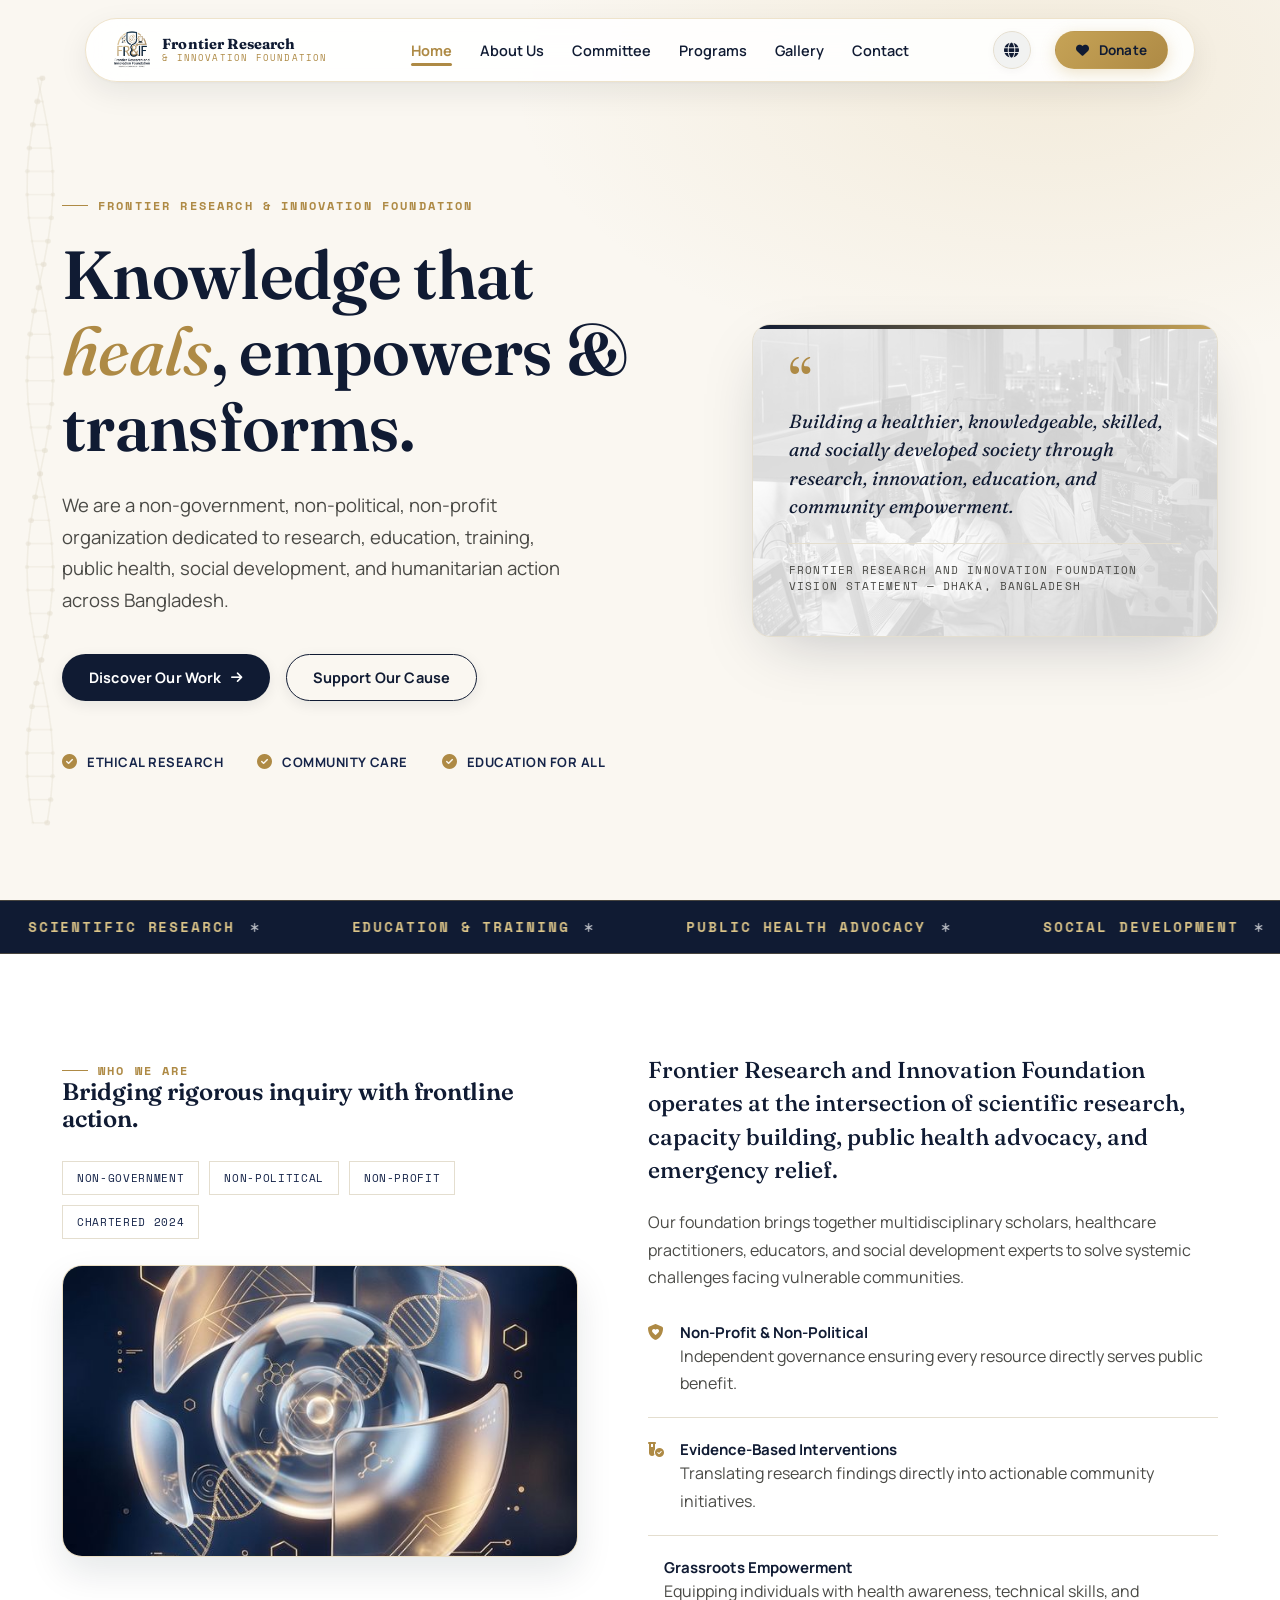
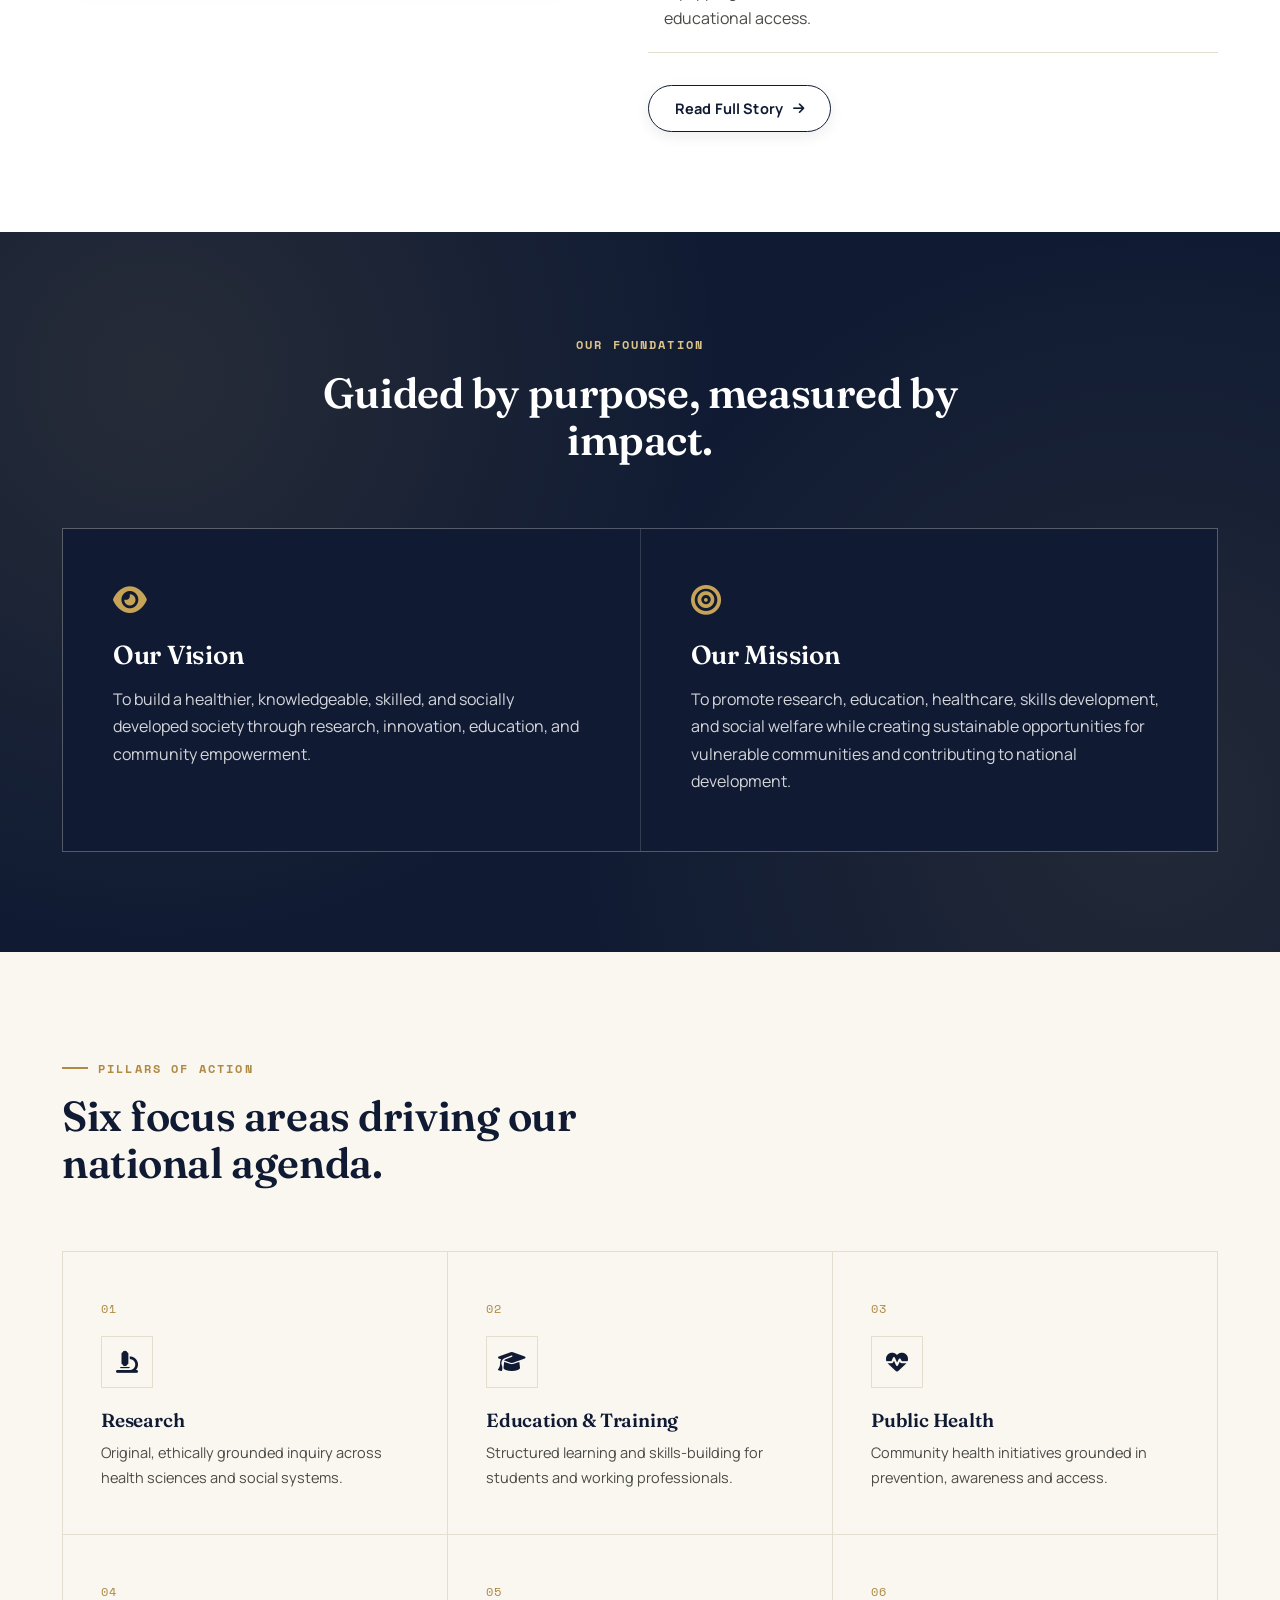
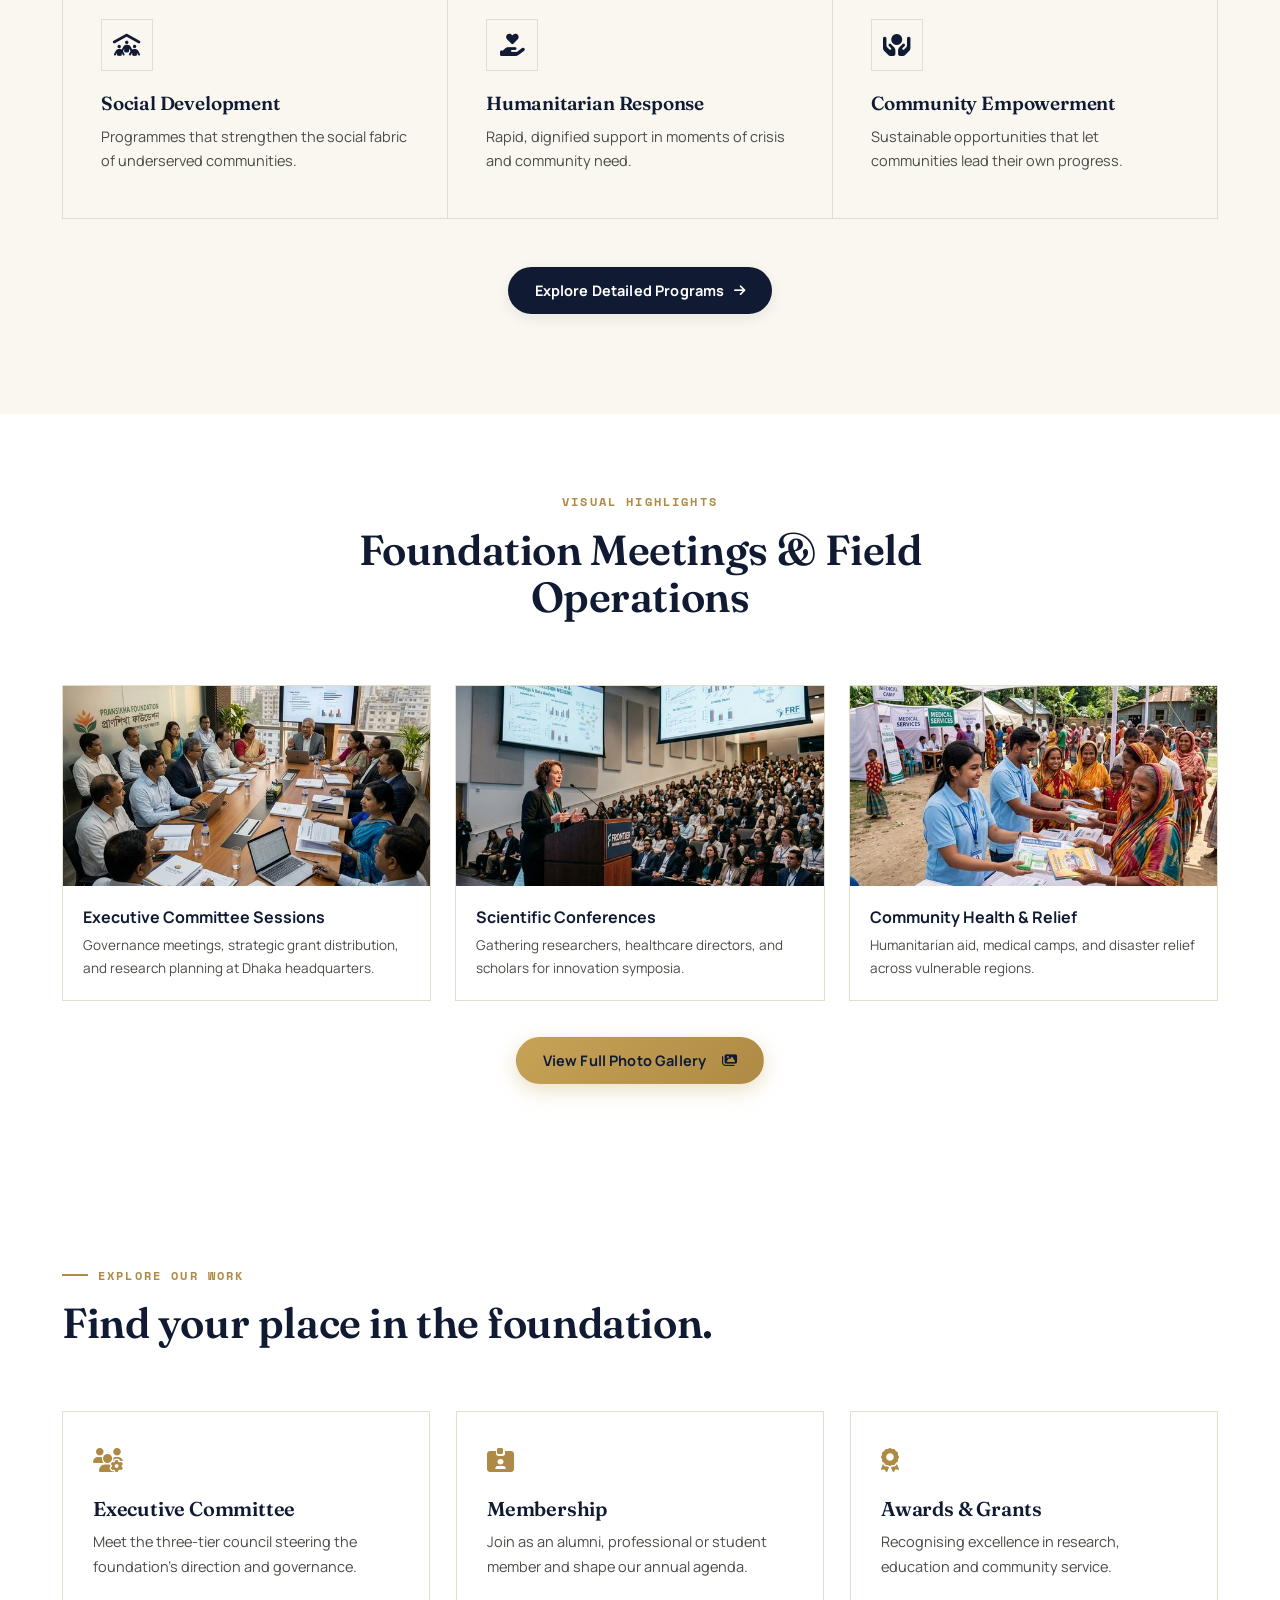
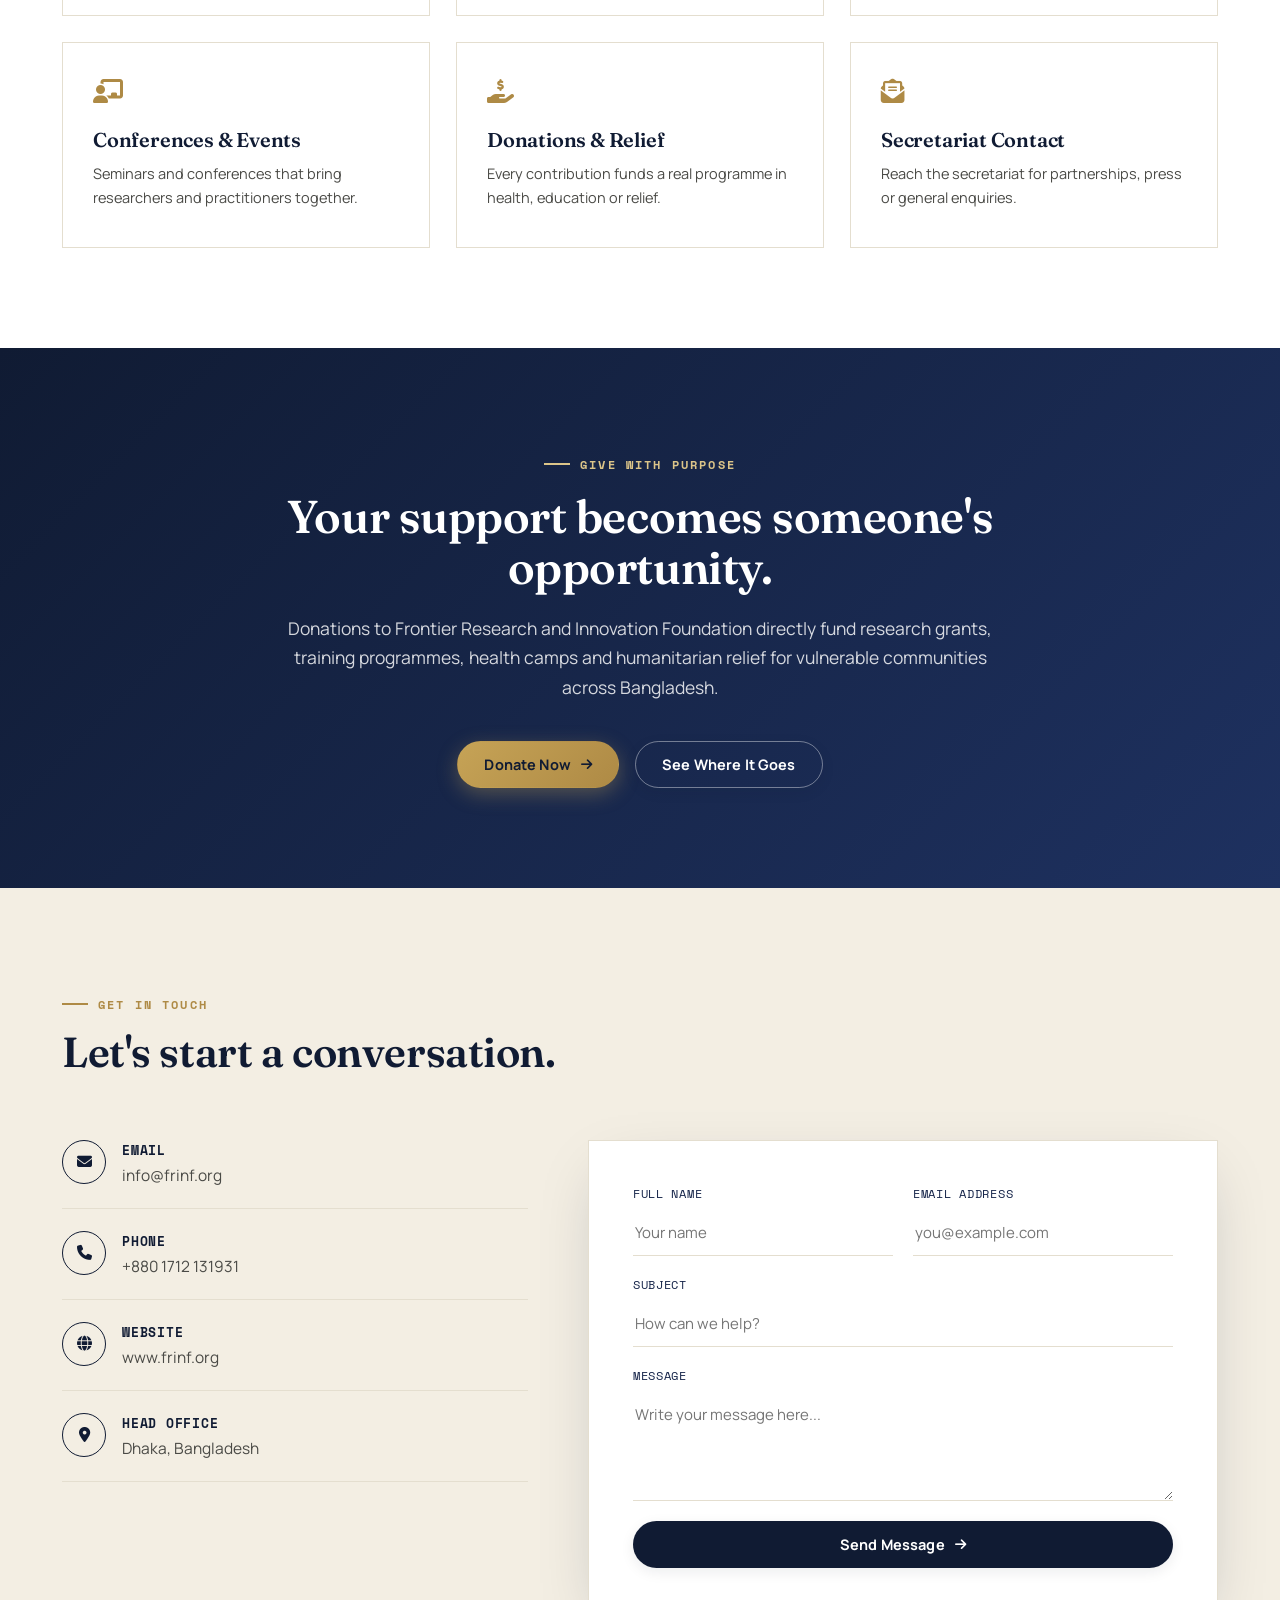
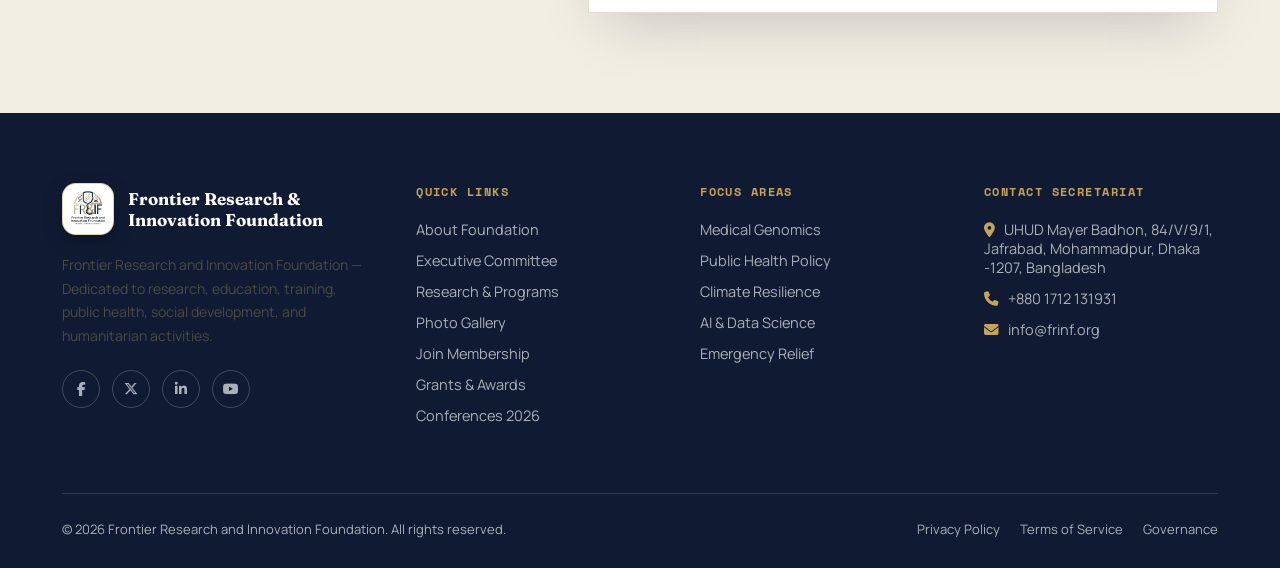
==== commit 10daece7: "style: make Google Translate language selection popup panel 100% mobile responsive and scrollable" ====
--- a/index.html
+++ b/index.html
@@ -59,7 +59,7 @@
 <link rel="preconnect" href="https://fonts.gstatic.com" crossorigin>
 <link href="https://fonts.googleapis.com/css2?family=Fraunces:ital,opsz,wght@0,9..144,300;0,9..144,400;0,9..144,500;0,9..144,600;0,9..144,700;1,9..144,400;1,9..144,500&family=Manrope:wght@400;500;600;700;800&family=Space+Mono:wght@400;700&display=swap" rel="stylesheet">
 <link rel="stylesheet" href="https://cdnjs.cloudflare.com/ajax/libs/font-awesome/6.5.1/css/all.min.css">
-<link rel="stylesheet" href="css/style.css?v=2.5">
+<link rel="stylesheet" href="css/style.css?v=2.6">
 <script src="js/components.js"></script>
 </head>
 <body>
--- a/css/style.css
+++ b/css/style.css
@@ -2500,5 +2500,43 @@
   }
 }
 
-
-
+/* ==========================================================================
+   Google Translate Language Popup Menu — Responsive Mobile Panel
+   ========================================================================== */
+iframe.goog-te-menu-frame,
+iframe[class*="goog-te-menu-frame"],
+.goog-te-menu-frame {
+  position: fixed !important;
+  top: 75px !important;
+  left: 50% !important;
+  transform: translateX(-50%) !important;
+  width: 92vw !important;
+  max-width: 420px !important;
+  height: 72vh !important;
+  max-height: 480px !important;
+  border-radius: 16px !important;
+  border: 1.5px solid var(--gold-500) !important;
+  box-shadow: 0 20px 60px rgba(11, 25, 44, 0.4), 0 0 30px rgba(198, 163, 86, 0.15) !important;
+  z-index: 999999 !important;
+  background: #ffffff !important;
+  overflow-y: auto !important;
+  -webkit-overflow-scrolling: touch !important;
+}
+
+@media (max-width: 600px) {
+  iframe.goog-te-menu-frame,
+  iframe[class*="goog-te-menu-frame"],
+  .goog-te-menu-frame {
+    top: 65px !important;
+    left: 4vw !important;
+    transform: none !important;
+    width: 92vw !important;
+    height: 70vh !important;
+    max-height: 460px !important;
+    border-radius: 14px !important;
+  }
+}
+
+
+
+
